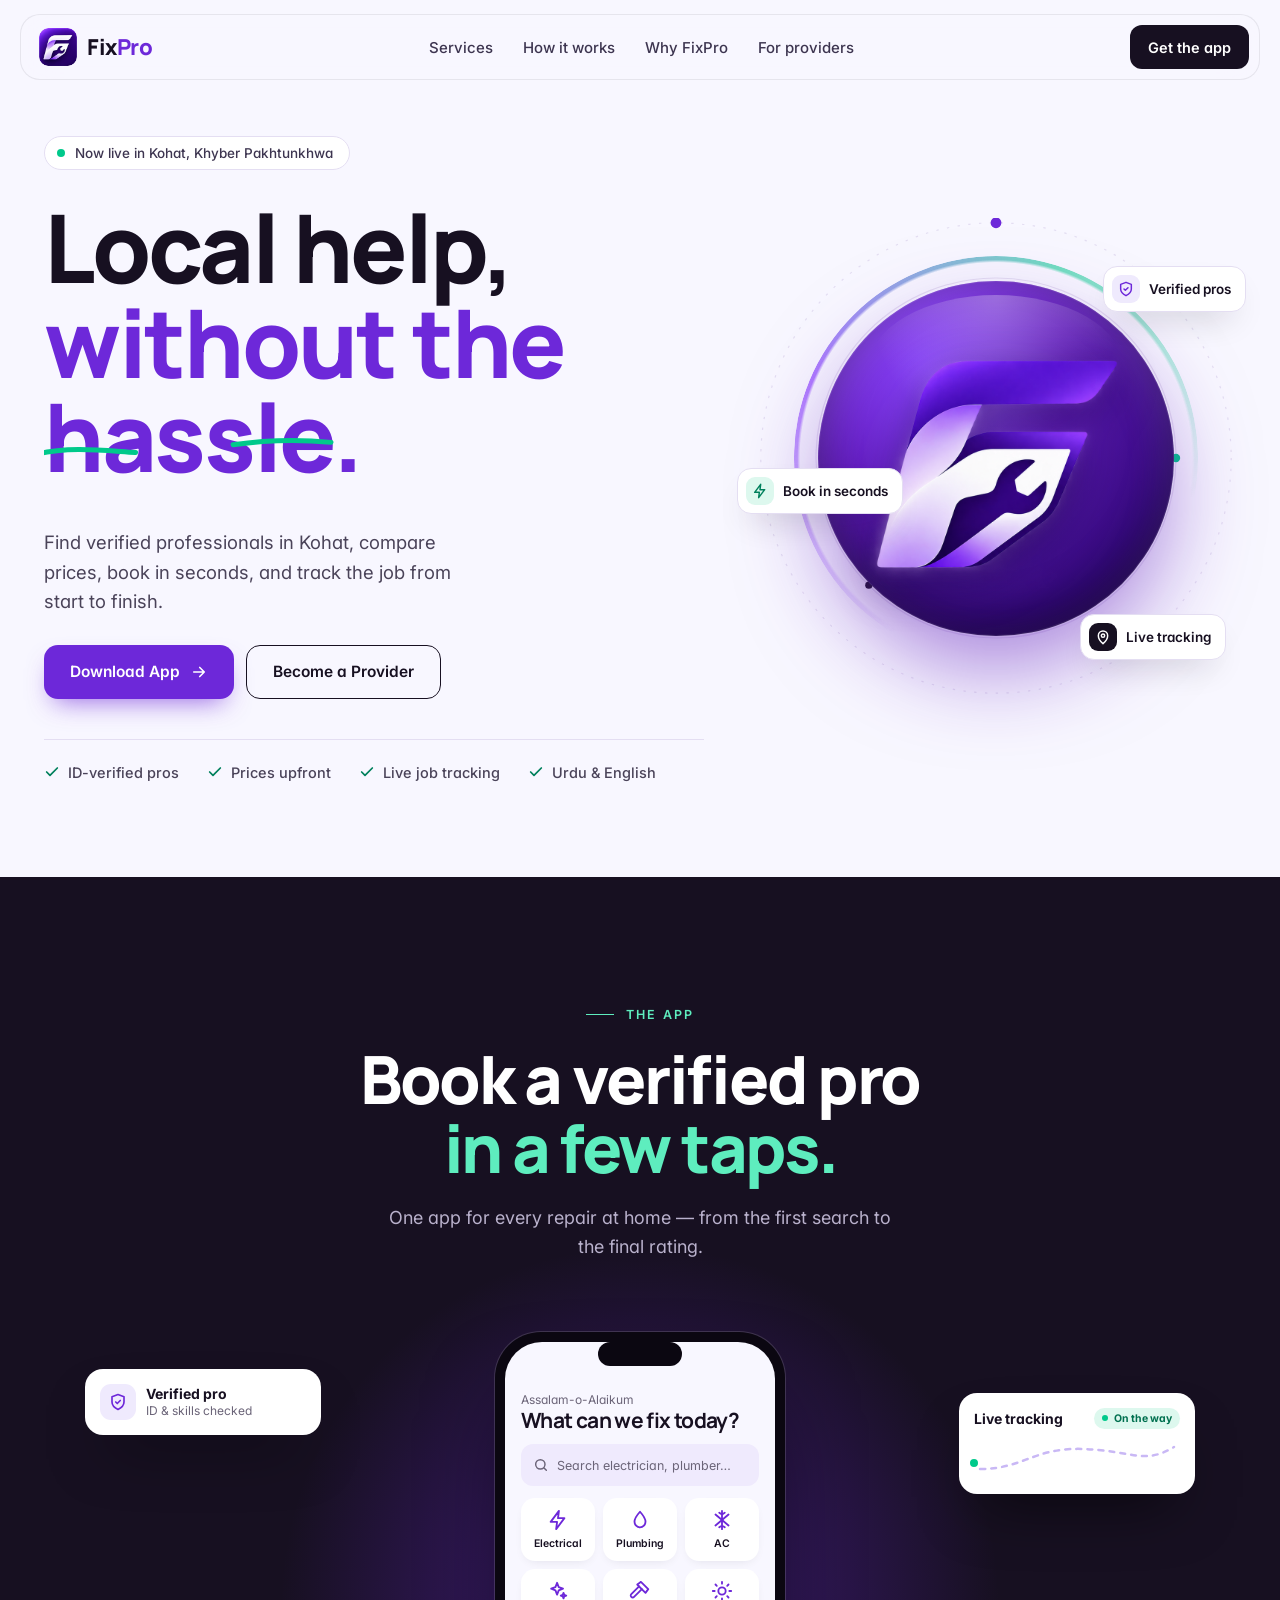
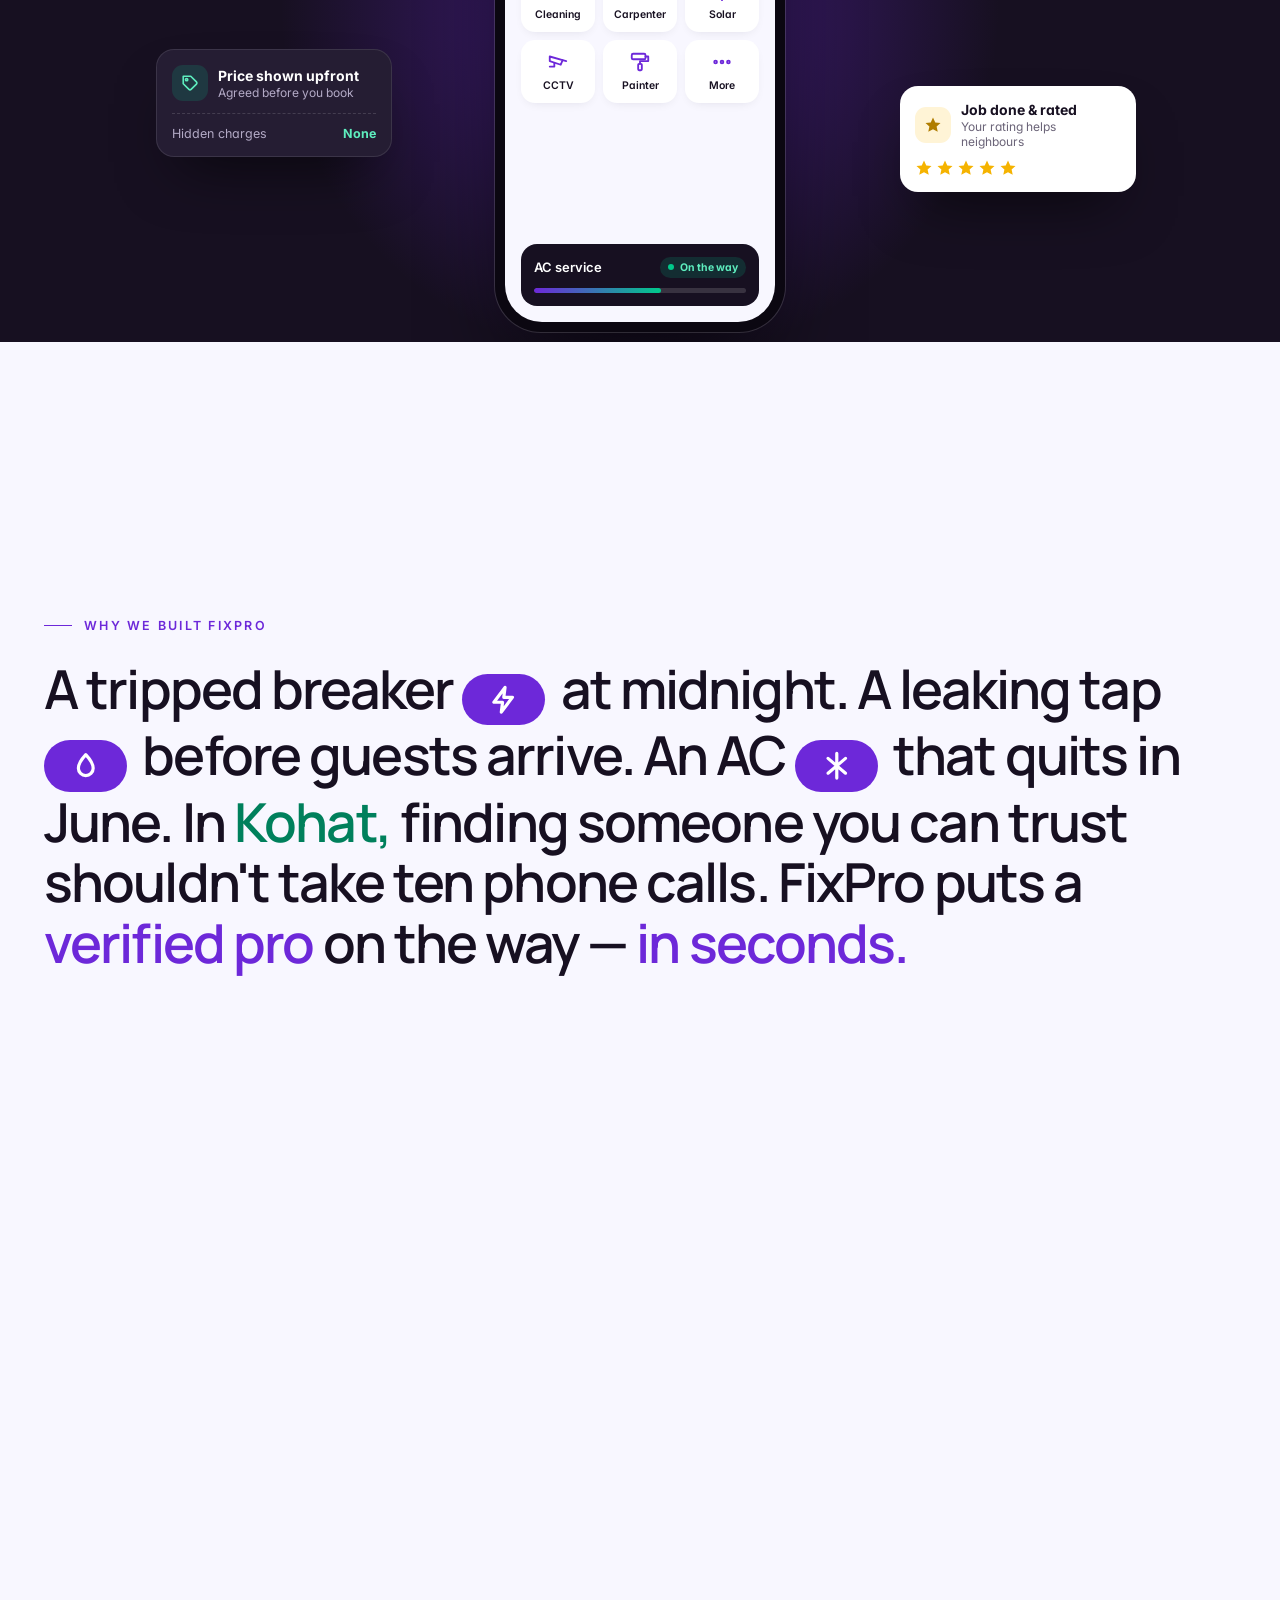
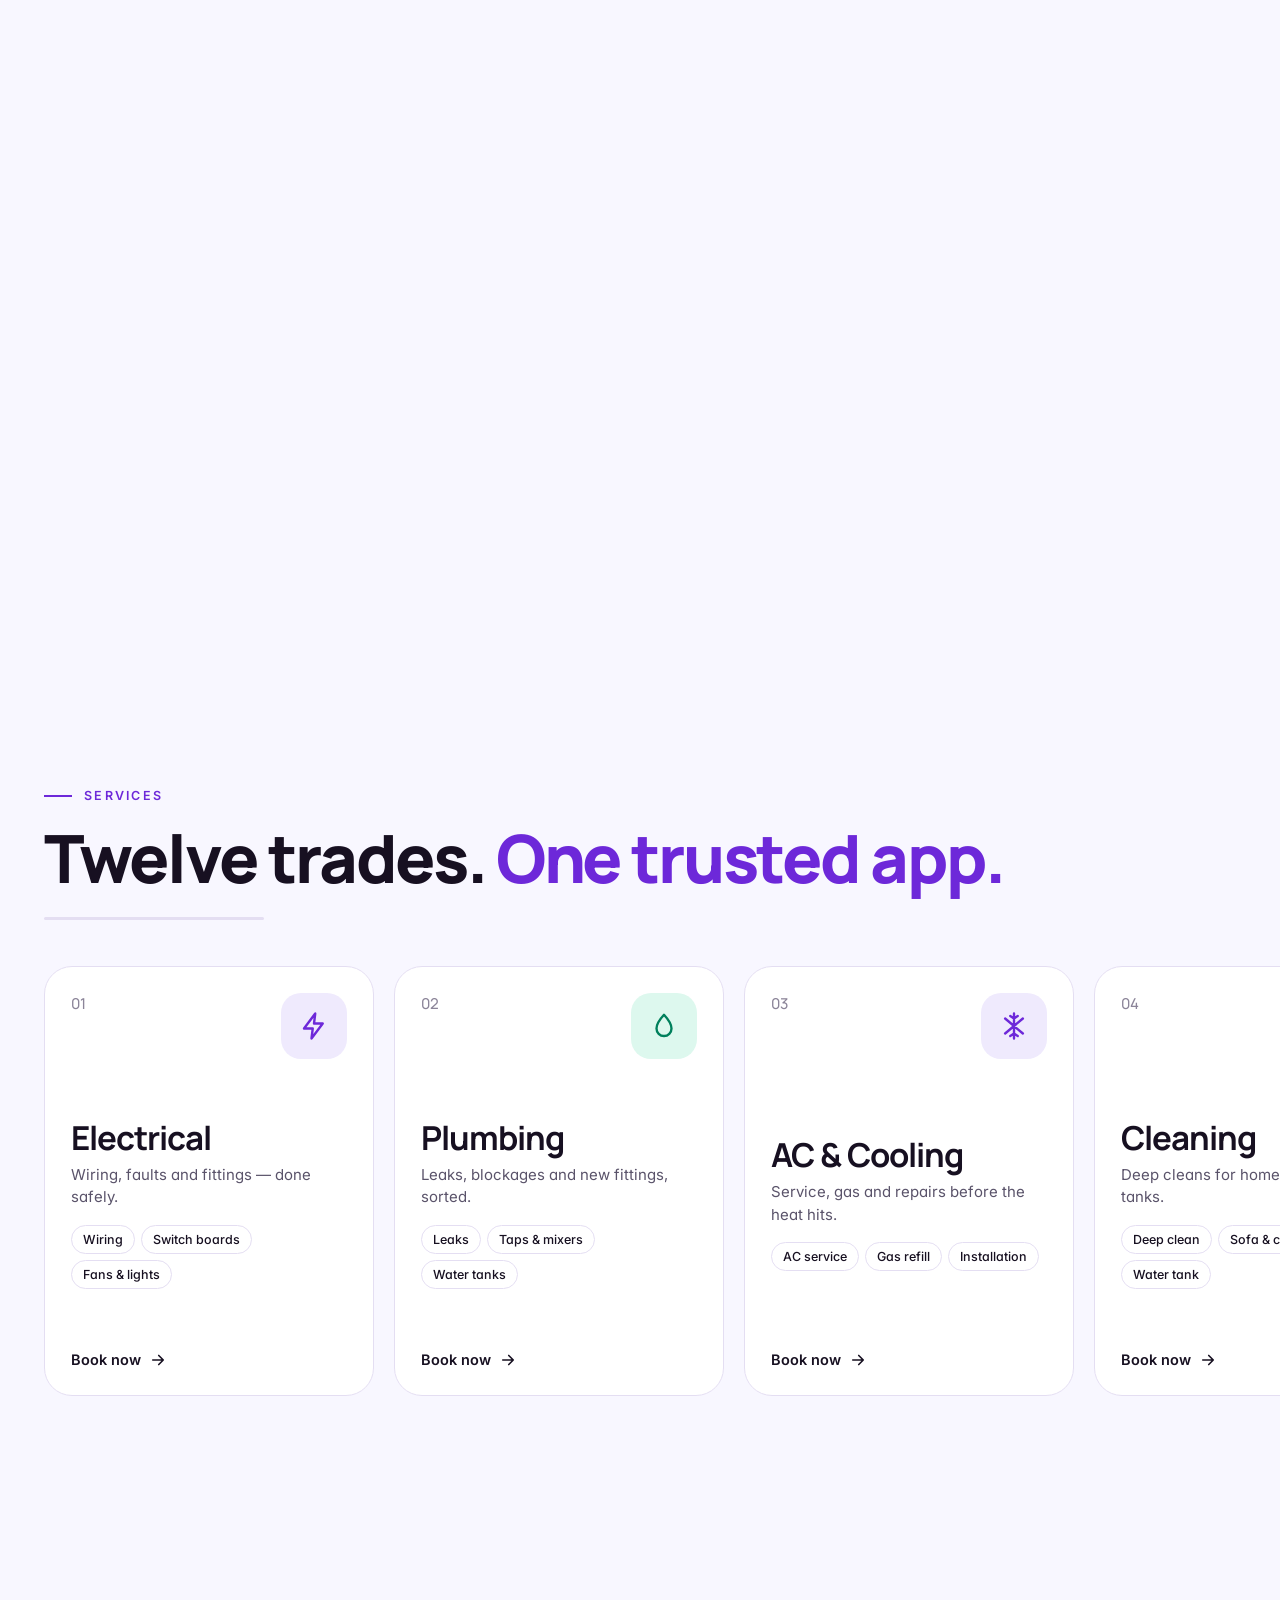
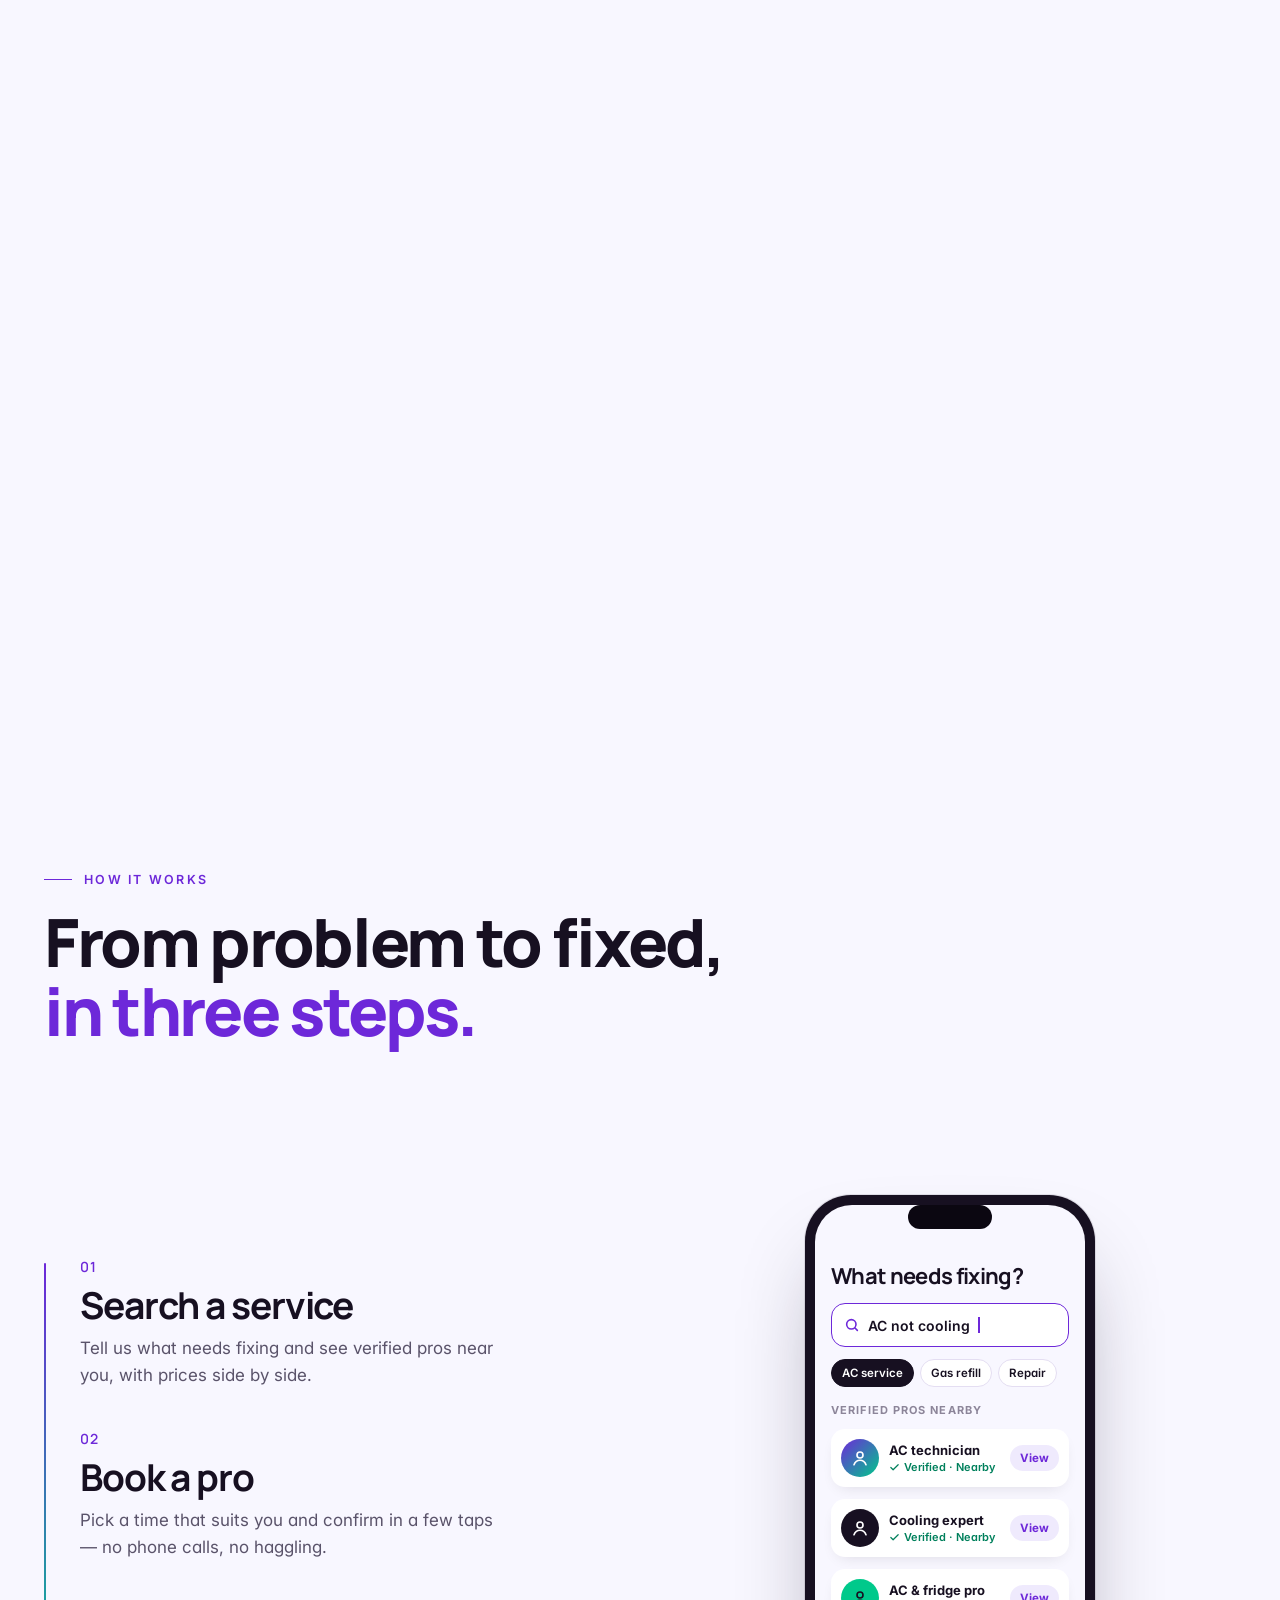
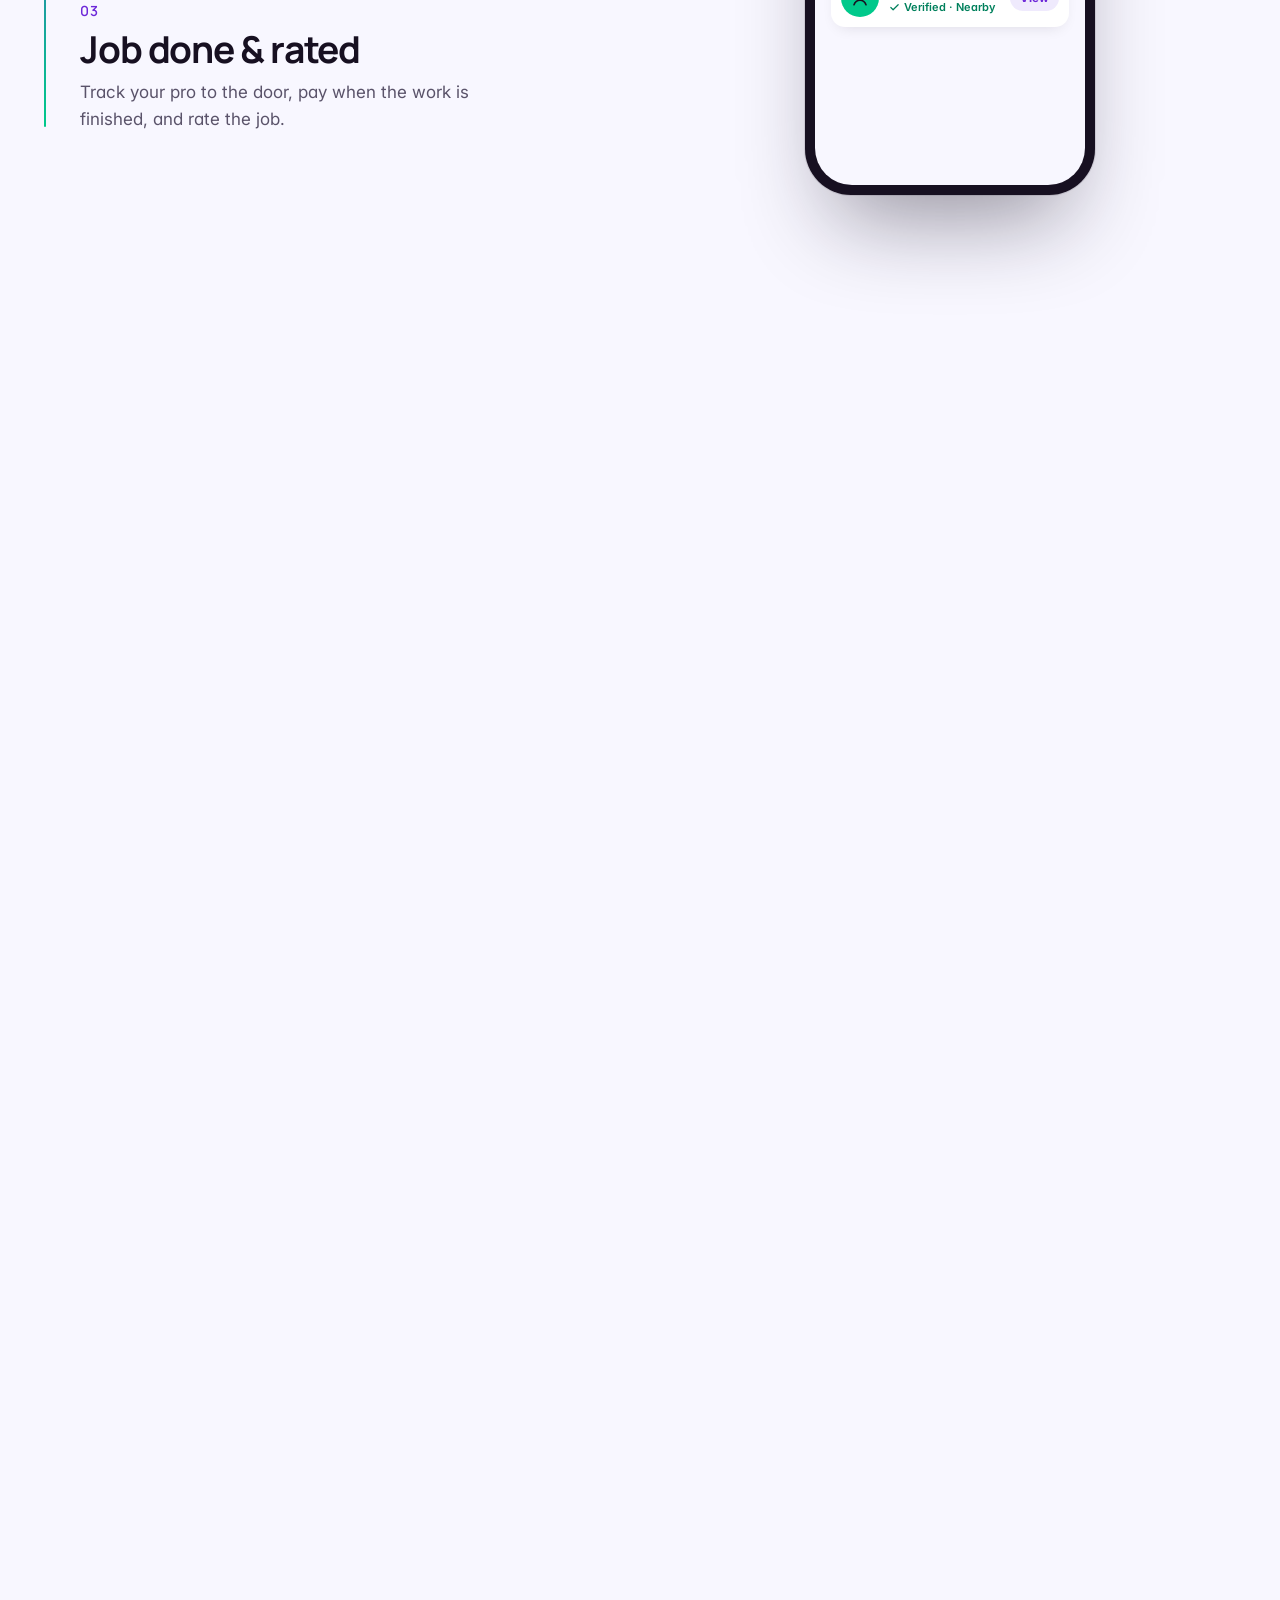
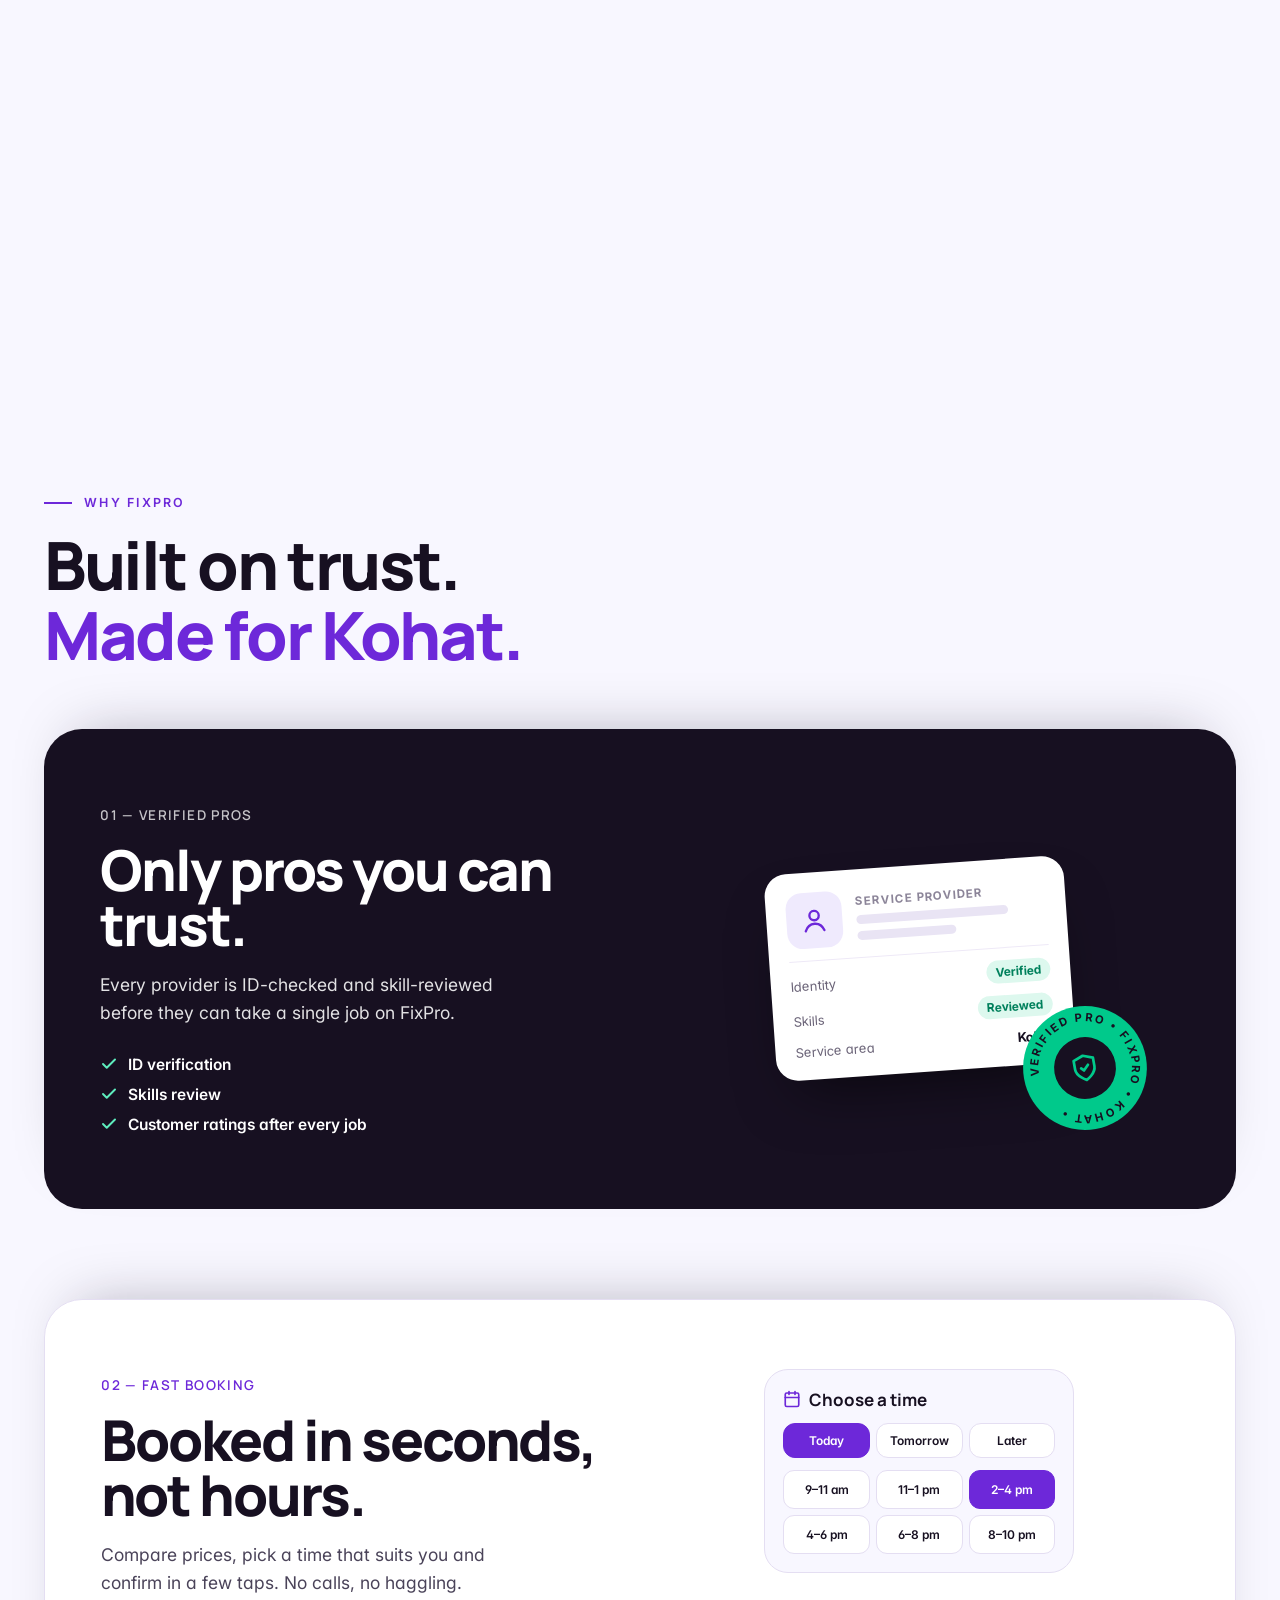
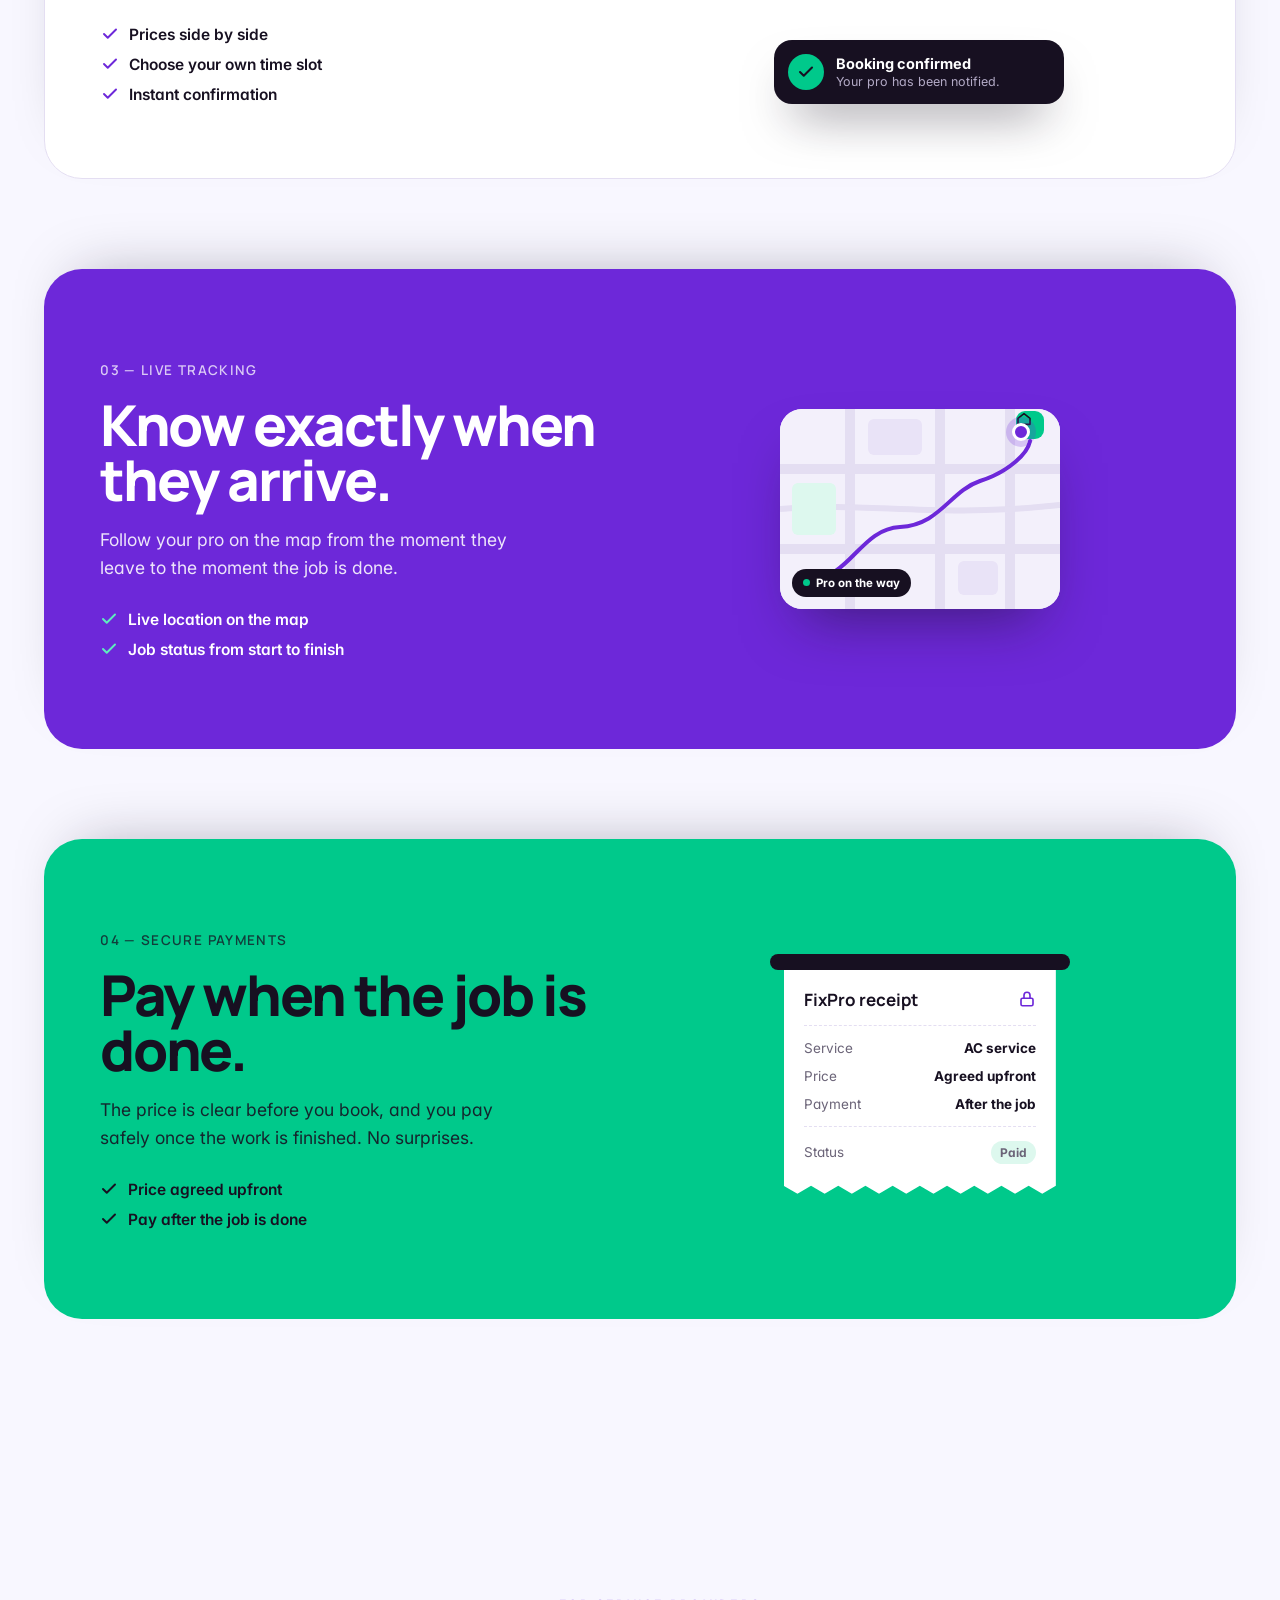
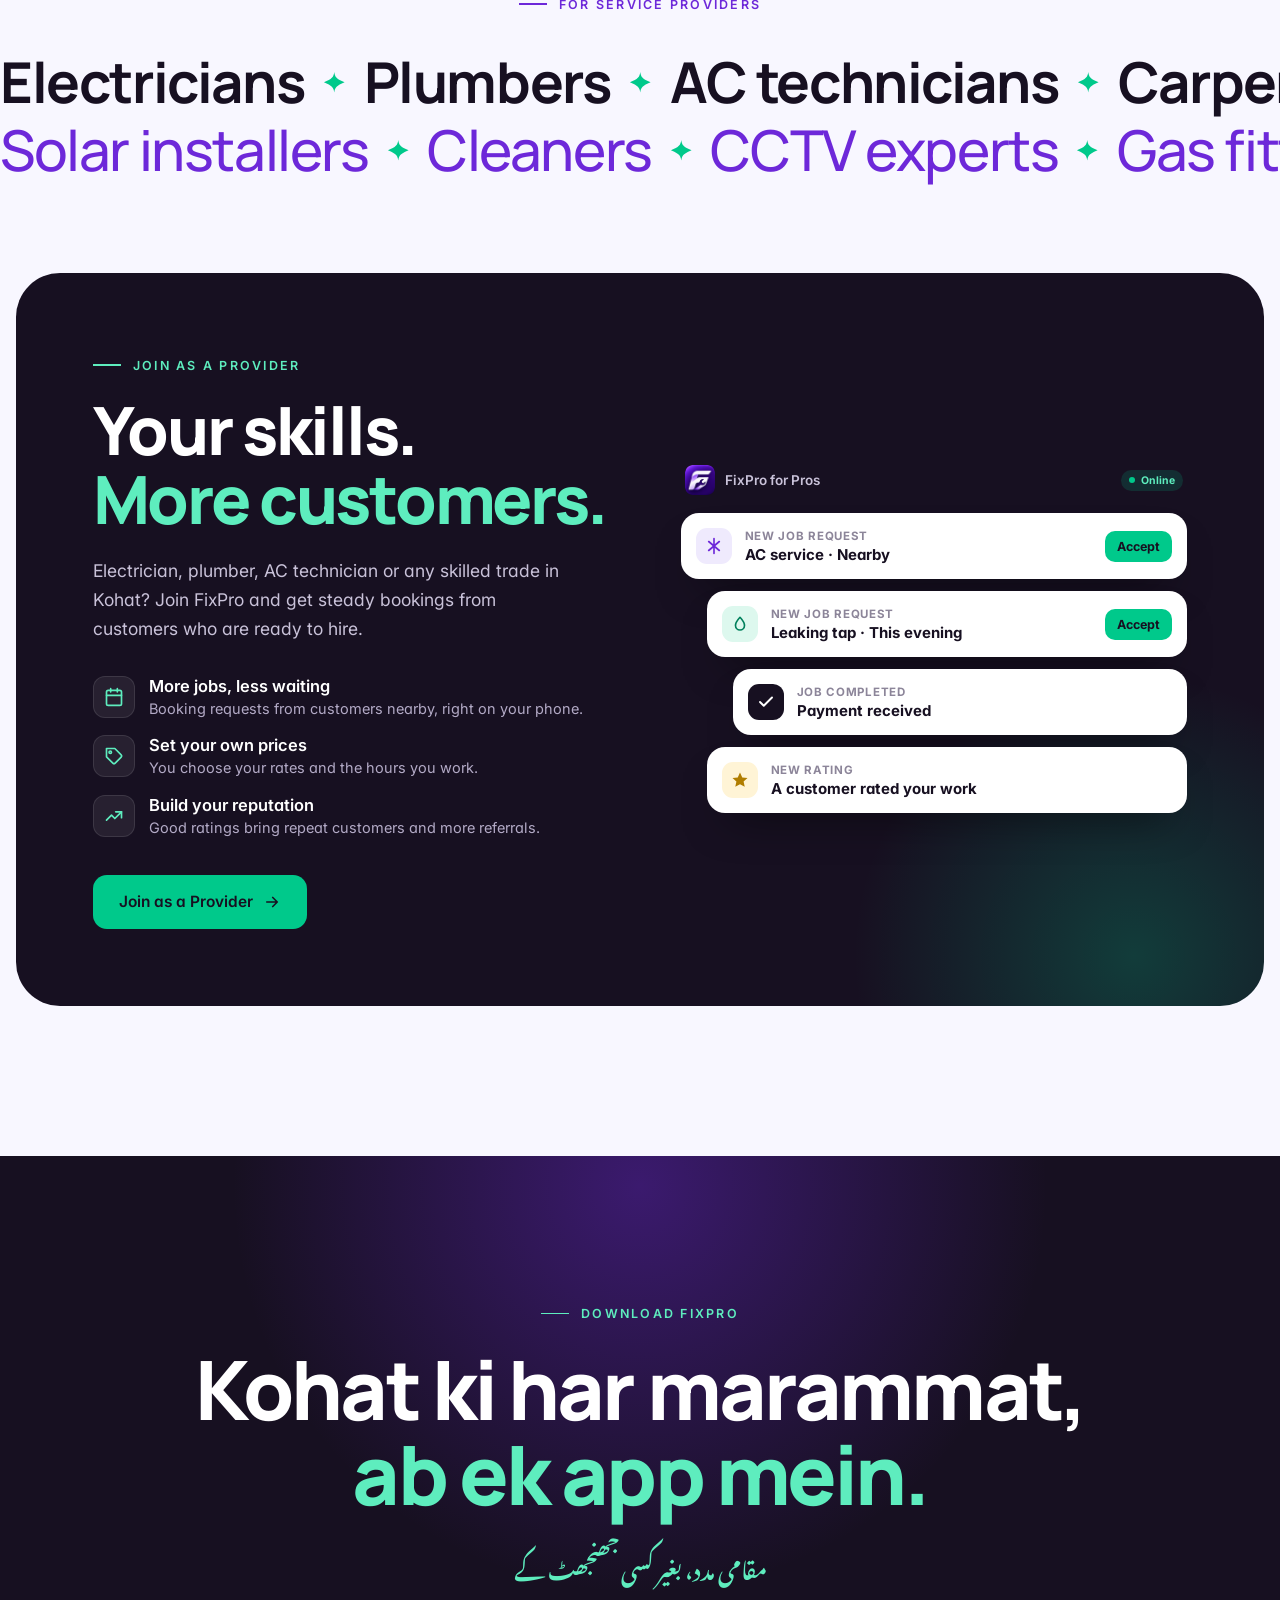
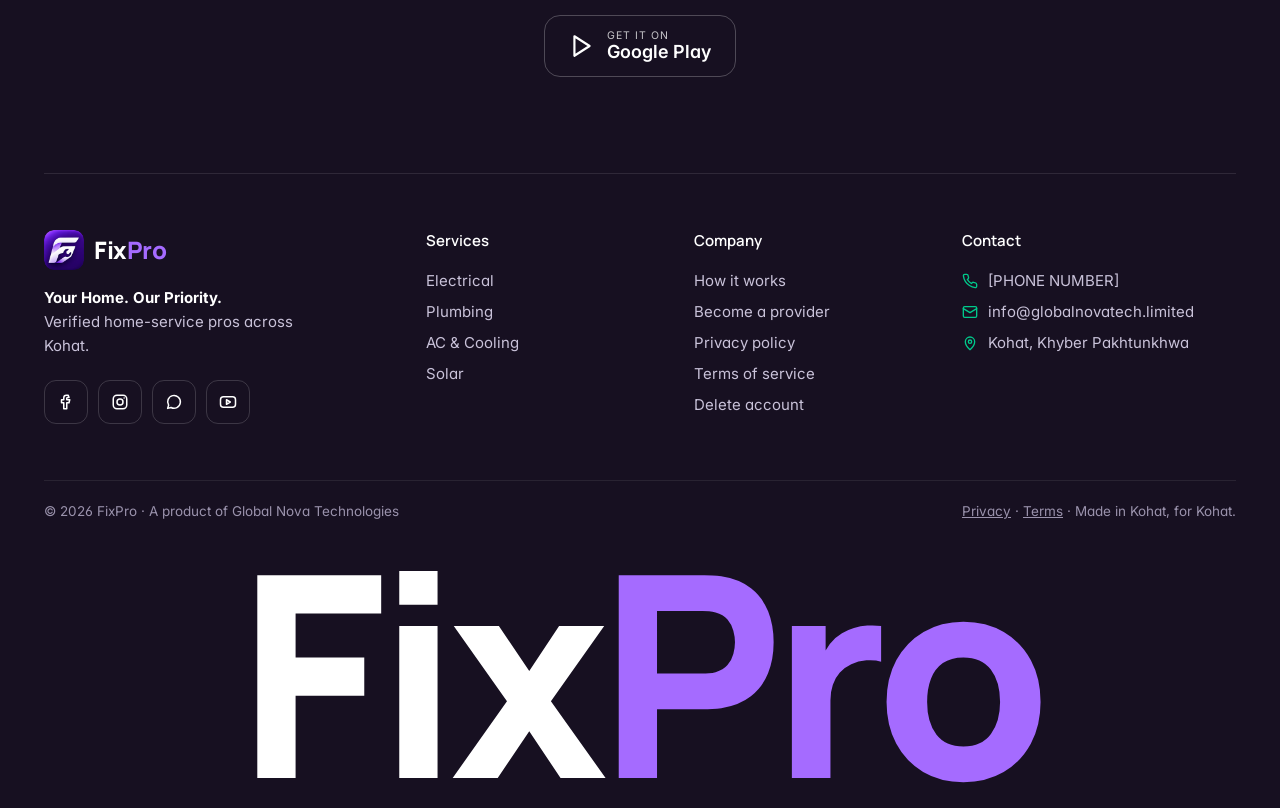
==== index.html @ c1672b67 "Add files via upload" ====
<!doctype html>
<html lang="en">
<head>
<meta charset="utf-8">
<meta name="viewport" content="width=device-width, initial-scale=1">
<title>FixPro — Your Home. Our Priority.</title>
<meta name="description" content="Find verified professionals in Kohat, compare prices, book in seconds, and track the job from start to finish.">
<meta name="theme-color" content="#5F1AB9">
<link rel="icon" type="image/png" href="img/favicon.png">
<link rel="apple-touch-icon" href="img/favicon.png">
<meta property="og:type" content="website">
<meta property="og:title" content="FixPro — Your Home. Our Priority.">
<meta property="og:description" content="Verified home-service pros in Kohat. Book in seconds and track the job from start to finish.">
<meta property="og:image" content="img/fixpro-og.png">
<meta name="twitter:card" content="summary">
<link rel="preconnect" href="https://fonts.googleapis.com">
<link rel="preconnect" href="https://fonts.gstatic.com" crossorigin>
<link href="https://fonts.googleapis.com/css2?family=Inter:wght@400..700&amp;family=Manrope:wght@500..800&amp;family=Noto+Nastaliq+Urdu:wght@600&amp;display=swap" rel="stylesheet">
<style>
body{margin:0;background:#F8F7FF}
html{scroll-behavior:smooth}
.fp *,.fp *::before,.fp *::after{box-sizing:border-box}
a{color:#6D28D9}a:hover{color:#4C1D95}
button{font-family:inherit}
.fp{font-family:'Inter',system-ui,sans-serif;color:#171021;background:#F8F7FF;overflow-x:clip;-webkit-font-smoothing:antialiased;-moz-osx-font-smoothing:grayscale;text-rendering:optimizeLegibility;font-feature-settings:'cv11','ss01';font-size:16px}
.disp{font-family:'Manrope',system-ui,sans-serif}
.ser{font-family:inherit;font-style:normal;font-weight:inherit;color:#6D28D9}
.wrap{max-width:1240px;margin:0 auto;padding:0 24px}
.eyb{display:inline-flex;align-items:center;gap:12px;font-size:12.5px;font-weight:600;letter-spacing:.18em;text-transform:uppercase;color:#6D28D9}
.eyb::before{content:"";width:28px;height:1.5px;background:currentColor}
.eyb-l{color:#5EEDBE}
.h2{margin:0;font-family:'Manrope',sans-serif;font-weight:800;font-size:clamp(38px,5.2vw,76px);line-height:1.04;letter-spacing:-.035em}
.h2 .ser{letter-spacing:inherit}
.ln{display:block;overflow:clip;padding-bottom:.12em;margin-bottom:-.12em}
.ln>span{display:inline-block}

/* ---------- keyframes ---------- */
@keyframes lineUp{from{transform:translateY(112%) rotate(4deg)}to{transform:none}}
@keyframes fadeUp{from{opacity:0;transform:translateY(26px)}to{opacity:1;transform:none}}
@keyframes wipeUp{from{clip-path:inset(100% 0 0 0)}to{clip-path:inset(0 0 0 0)}}
@keyframes slideIn{from{opacity:0;transform:translateX(-18px)}to{opacity:1;transform:none}}
@keyframes popIn{0%{transform:scale(0)}70%{transform:scale(1.14)}100%{transform:scale(1)}}
@keyframes drawIn{from{stroke-dashoffset:100}to{stroke-dashoffset:0}}
@keyframes twinkle{0%,100%{transform:scale(1) rotate(0deg)}50%{transform:scale(.8) rotate(22deg)}}
@keyframes pulse{0%{box-shadow:0 0 0 0 rgba(0,201,139,.55)}80%,100%{box-shadow:0 0 0 10px rgba(0,201,139,0)}}
@keyframes spin{to{transform:rotate(360deg)}}
@keyframes blink{50%{opacity:0}}
@keyframes bob{0%,100%{transform:translateY(0)}50%{transform:translateY(-8px)}}
@keyframes ride{from{offset-distance:0%}to{offset-distance:100%}}
@keyframes fillLoop{from{width:22%}to{width:80%}}

/* ---------- nav ---------- */
.nav{position:sticky;top:0;z-index:60;padding:14px 16px 0;pointer-events:none}
.nav-pill{pointer-events:auto;max-width:1240px;margin:0 auto;display:flex;align-items:center;justify-content:space-between;gap:16px;padding:10px 10px 10px 18px;border-radius:20px;background:rgba(248,247,255,.8);backdrop-filter:blur(18px) saturate(160%);-webkit-backdrop-filter:blur(18px) saturate(160%);border:1px solid rgba(23,16,33,.08);position:relative;overflow:clip}
.nav-links{display:flex;gap:30px;font-size:15px;font-weight:500}
.nav-links a{color:#3D3550;text-decoration:none;position:relative;padding:6px 0}
.nav-links a::after{content:"";position:absolute;left:0;right:0;bottom:0;height:1.5px;background:#6D28D9;transform:scaleX(0);transform-origin:right;transition:transform .4s cubic-bezier(.16,1,.3,1)}
.nav-links a:hover{color:#171021}
.nav-links a:hover::after{transform:scaleX(1);transform-origin:left}
.nav-prog{position:absolute;left:0;right:0;bottom:0;height:2px;background:linear-gradient(90deg,#6D28D9,#00C98B);transform-origin:left;transform:scaleX(0)}
.menu-btn{display:none;width:44px;height:44px;border-radius:12px;border:1px solid rgba(23,16,33,.12);background:#fff;color:#171021;align-items:center;justify-content:center;cursor:pointer;padding:0}
.menu[hidden]{display:none !important}
.menu{pointer-events:auto;max-width:1240px;margin:8px auto 0;padding:10px;border-radius:20px;background:#fff;border:1px solid rgba(23,16,33,.08);box-shadow:0 20px 40px -20px rgba(23,16,33,.3);display:flex;flex-direction:column;animation:fadeUp .3s ease both}
.menu a{color:#171021;text-decoration:none;font-weight:600;font-size:17px;padding:14px 12px;border-radius:12px}
.menu a:hover{background:#F1ECFD}

/* ---------- buttons ---------- */
.btn{display:inline-flex;align-items:center;gap:10px;min-height:54px;padding:0 26px;border-radius:14px;font-weight:600;font-size:15.5px;text-decoration:none;transition:transform .3s cubic-bezier(.16,1,.3,1),background-color .3s,color .3s,box-shadow .3s;white-space:nowrap}
.btn svg{transition:transform .35s cubic-bezier(.16,1,.3,1)}
.btn:hover svg{transform:translateX(4px)}
.btn-p{background:#6D28D9;color:#fff;box-shadow:0 12px 26px -10px rgba(109,40,217,.7)}
.btn-p:hover{background:#5B21B6;color:#fff;transform:translateY(-2px)}
.btn-o{border:1.5px solid #171021;color:#171021}
.btn-o:hover{background:#171021;color:#fff}
.btn-i{background:#171021;color:#fff}
.btn-i:hover{background:#2E2440;color:#fff}
.btn-m{background:#00C98B;color:#171021}
.btn-m:hover{background:#3BE2AC;color:#171021;transform:translateY(-2px)}
.btn-sm{min-height:44px;padding:0 18px;font-size:14.5px;border-radius:12px}

/* ---------- hero ---------- */
.hero{padding:56px 0 96px;position:relative}
.hero-grid{display:grid;grid-template-columns:minmax(0,1.32fr) minmax(0,1fr);gap:32px;align-items:center}
.badge{display:inline-flex;align-items:center;gap:10px;padding:8px 16px 8px 12px;border-radius:999px;background:#fff;border:1px solid #E4DEF2;font-size:13.5px;font-weight:500;color:#3D3550}
.dot{width:8px;height:8px;border-radius:50%;background:#00C98B;animation:pulse 2s ease-out infinite;flex:none}
.h1{margin:30px 0 0;font-family:'Manrope',sans-serif;font-weight:800;font-size:clamp(52px,7.4vw,118px);line-height:1;letter-spacing:-.03em}
.h1 .ser{color:#6D28D9;letter-spacing:-.025em}
.h1 .ln>span{animation:lineUp 1.2s cubic-bezier(.16,1,.3,1) both}
.strike{position:relative;display:inline-block}
.strike svg{position:absolute;left:-4%;top:46%;width:108%;height:.34em;overflow:visible}
.strike path{stroke-dasharray:100;animation:drawIn 1s cubic-bezier(.65,0,.35,1) 1.45s both}
.hero-sub{display:flex;flex-wrap:wrap;align-items:flex-end;justify-content:space-between;gap:28px;margin-top:44px}
.hero-sub p{margin:0;max-width:430px;font-size:18.5px;line-height:1.6;color:#4A4359}
.ctas{display:flex;flex-wrap:wrap;gap:12px}
.trust{display:flex;flex-wrap:wrap;gap:10px 28px;margin-top:40px;padding-top:24px;border-top:1px solid #E4DEF2;font-size:14.5px;font-weight:500;color:#4A4359}
.trust span{display:inline-flex;align-items:center;gap:8px}
.fu{animation:fadeUp 1s cubic-bezier(.16,1,.3,1) both}
.mark-art{position:relative;width:100%;max-width:480px;justify-self:end;aspect-ratio:1/1;display:flex;align-items:center;justify-content:center}
.rings{position:absolute;inset:0;width:100%;height:100%;animation:spin 90s linear infinite}
.mark-svg{position:relative;width:68%;height:auto;overflow:visible}
.mk-g{transform-box:fill-box;transform-origin:center}
.mk-f{animation:wipeUp 1.1s cubic-bezier(.7,0,.2,1) .3s both}
.mk-p{animation:wipeUp 1.1s cubic-bezier(.7,0,.2,1) .48s both}
.mk-pu{animation:slideIn .8s cubic-bezier(.16,1,.3,1) 1s both}
.mk-c{transform-box:fill-box;transform-origin:center;animation:popIn .75s cubic-bezier(.2,.8,.2,1) 1.2s both}
.mk-s{transform-box:fill-box;transform-origin:center;animation:popIn .6s cubic-bezier(.2,.8,.2,1) 1.45s both,twinkle 3.4s ease-in-out 2.2s infinite}
.tagpos{position:absolute;z-index:2}
.tag{display:inline-flex;align-items:center;gap:9px;padding:8px 14px 8px 8px;border-radius:14px;background:#fff;border:1px solid #E4DEF2;box-shadow:0 16px 34px -16px rgba(23,16,33,.3);font-size:13.5px;font-weight:600;white-space:nowrap;animation:fadeUp .9s cubic-bezier(.16,1,.3,1) both}
.tag i{display:flex;width:28px;height:28px;border-radius:9px;align-items:center;justify-content:center;font-style:normal}
.bob{animation:bob 6s ease-in-out infinite}
.t-p{background:#EFEAFD;color:#6D28D9}.t-m{background:#DDF8EE;color:#00805C}.t-i{background:#171021;color:#fff}

/* ---------- stage ---------- */
.stage{position:relative;background:#171021;color:#fff;overflow:clip;padding:130px 0 0}
.stage-head{position:relative;z-index:2;text-align:center;display:flex;flex-direction:column;align-items:center;gap:22px;padding:0 24px}
.stage-head p{margin:0;max-width:520px;font-size:18px;line-height:1.6;color:#B9B1CC}
.stage-body{position:relative;max-width:1180px;height:610px;margin:70px auto 0}
.stage-glow{position:absolute;left:50%;top:30%;width:820px;height:820px;margin-left:-410px;border-radius:50%;background:radial-gradient(circle,rgba(109,40,217,.5),rgba(109,40,217,0) 62%);pointer-events:none}
.phone{position:relative;width:290px;height:600px;border-radius:46px;background:#0B0711;padding:10px;box-shadow:0 0 0 1px rgba(255,255,255,.14),0 50px 90px -24px rgba(0,0,0,.7)}
.phone-l{background:#171021;box-shadow:0 0 0 1px rgba(23,16,33,.1),0 50px 90px -30px rgba(23,16,33,.45)}
.phone-scr{position:relative;width:100%;height:100%;border-radius:37px;background:#F8F7FF;overflow:clip;color:#171021}
.notch{position:absolute;left:50%;top:10px;width:84px;height:24px;margin-left:-42px;border-radius:14px;background:#0B0711;z-index:3}
.stage-phone{position:absolute;left:50%;top:0;margin-left:-145px;z-index:1}
.hm{position:absolute;inset:0;padding:50px 16px 16px;display:flex;flex-direction:column;gap:12px}
.hm-hi{font-size:12px;color:#6B6478}
.hm-t{font-family:'Manrope',system-ui,sans-serif;font-weight:700;font-size:21px;letter-spacing:-.03em;line-height:1.1;margin-top:2px}
.hm-s{display:flex;align-items:center;gap:8px;height:42px;padding:0 12px;border-radius:12px;background:#EFEAFD;color:#6B6478;font-size:12.5px}
.hm-g{display:grid;grid-template-columns:repeat(3,minmax(0,1fr));gap:8px}
.hm-g span{display:flex;flex-direction:column;align-items:center;gap:6px;padding:11px 0;border-radius:14px;background:#fff;font-size:10.5px;font-weight:600;box-shadow:0 4px 12px -6px rgba(23,16,33,.14)}
.hm-g svg{color:#6D28D9}
.hm-b{background:#171021;color:#fff;border-radius:16px;padding:13px;display:flex;flex-direction:column;gap:10px;margin-top:auto}
.hm-b div{display:flex;justify-content:space-between;align-items:center;font-size:13px;font-weight:600}
.live{display:inline-flex;align-items:center;gap:6px;font-size:10.5px;font-weight:700;padding:4px 8px;border-radius:999px;background:rgba(0,201,139,.16);color:#5EEDBE}
.live .dot{width:6px;height:6px}
.track{height:5px;border-radius:5px;background:rgba(255,255,255,.14);overflow:clip}
.track i{display:block;height:100%;width:60%;background:linear-gradient(90deg,#6D28D9,#00C98B);border-radius:5px;animation:fillLoop 5s ease-in-out infinite alternate}
.flt{position:absolute;z-index:2}
.fcard{background:#fff;color:#171021;border-radius:18px;padding:15px;box-shadow:0 30px 60px -24px rgba(0,0,0,.65);display:flex;flex-direction:column;gap:10px;width:236px}
.fcard-d{background:#251D33;color:#fff;border:1px solid rgba(255,255,255,.1)}
.fc-row{display:flex;align-items:center;gap:10px}
.fc-row b{font-size:14px;font-weight:700;display:block}
.fc-row small{font-size:12px;color:#6B6478;display:block;margin-top:1px}
.fcard-d .fc-row small{color:#B3AAC6}
.fi{flex:none;width:36px;height:36px;border-radius:11px;display:flex;align-items:center;justify-content:center}
.mini{position:relative;height:40px}
.mini-dot{position:absolute;left:0;top:0;width:12px;height:12px;margin:-6px 0 0 -6px;border-radius:50%;background:#00C98B;border:2px solid #fff;offset-path:path('M6 30 C 50 30 60 8 110 10 S 170 26 200 8');offset-rotate:0deg;animation:ride 4s ease-in-out infinite alternate}
.stars{display:flex;gap:3px;color:#F5B300}
.tick{border-top:1.5px dashed #E4DEF2;margin:2px 0}

/* ---------- manifesto ---------- */
.mani{height:1900px;view-timeline:--mani block;position:relative}
.pin-in{position:sticky;top:0;height:min(100svh,900px);display:flex;align-items:center;overflow:clip}
.mani-txt{margin:26px 0 0;font-family:'Manrope',sans-serif;font-weight:600;font-size:clamp(28px,4.2vw,62px);line-height:1.13;letter-spacing:-.035em;max-width:1140px}
.mw{color:#171021}
.mw-m{color:#00805C}
.mw-p{color:#6D28D9}
.mw.ser{}
.mchip{display:inline-flex;align-items:center;justify-content:center;width:1.55em;height:.96em;border-radius:999px;background:#6D28D9;color:#fff;vertical-align:-.1em;margin-right:.28em}
.mchip svg{width:.55em;height:.55em}

/* ---------- services (horizontal) ---------- */
.hs{height:3300px;view-timeline:--svc block;position:relative}
.hs .pin-in{flex-direction:column;align-items:stretch;justify-content:center;gap:46px}
.hs-head{display:flex;flex-wrap:wrap;align-items:flex-end;justify-content:space-between;gap:24px;width:100%}
.hs-bar{width:220px;height:3px;background:#E4DEF2;border-radius:3px;overflow:clip}
.hs-bar i{display:block;height:100%;background:#171021;transform-origin:left}
.hs-track{display:flex;gap:20px;width:max-content;padding:0 max(24px,calc((100vw - 1192px) / 2))}
.svc{flex:none;width:330px;height:430px;border-radius:28px;background:#fff;border:1px solid #E4DEF2;padding:26px;display:flex;flex-direction:column;justify-content:space-between;text-decoration:none;color:#171021;transition:background-color .5s cubic-bezier(.16,1,.3,1),color .5s,border-color .5s,transform .5s cubic-bezier(.16,1,.3,1)}
.svc:hover{background:#171021;color:#fff;border-color:#171021;transform:translateY(-8px)}
.svc-top{display:flex;justify-content:space-between;align-items:flex-start}
.svc-num{font-family:'Manrope',system-ui,sans-serif;font-weight:500;font-size:15px;color:#8C8599;transition:color .5s}
.svc-ico{width:66px;height:66px;border-radius:20px;display:flex;align-items:center;justify-content:center;transition:background-color .5s,color .5s,transform .7s cubic-bezier(.16,1,.3,1)}
.ic-p{background:#EFEAFD;color:#6D28D9}.ic-m{background:#DDF8EE;color:#00805C}
.svc:hover .svc-ico{background:#6D28D9;color:#fff;transform:rotate(-10deg) scale(1.06)}
.svc h3{margin:0 0 10px;font-family:'Manrope',system-ui,sans-serif;font-weight:700;font-size:33px;letter-spacing:-.03em;line-height:1}
.svc p{margin:0;font-size:15px;line-height:1.5;color:#5A536A;transition:color .5s}
.svc:hover p{color:#C9C2D9}
.svc-tags{display:flex;flex-wrap:wrap;gap:6px;margin-top:16px}
.svc-tags span{font-size:12.5px;font-weight:500;padding:6px 11px;border-radius:999px;border:1px solid #E4DEF2;transition:border-color .5s}
.svc:hover .svc-tags span{border-color:rgba(255,255,255,.2)}
.svc-cta{display:inline-flex;align-items:center;gap:8px;font-weight:600;font-size:14.5px}
.svc-cta svg{transition:transform .4s cubic-bezier(.16,1,.3,1)}
.svc:hover .svc-cta svg{transform:translateX(6px)}
.svc-end{background:#6D28D9;color:#fff;border-color:#6D28D9}
.svc-end:hover{background:#171021;border-color:#171021}
.svc-end p{color:#E4DCFB}

/* ---------- how ---------- */
.sec-head{display:flex;flex-direction:column;gap:20px}
.how-head{padding:130px 0 0}
.how-pin{height:2500px;view-timeline:--how block;position:relative}
.how-grid{display:grid;grid-template-columns:minmax(0,1fr) minmax(0,1fr);gap:48px;align-items:center;width:100%}
.steps{position:relative;display:flex;flex-direction:column;gap:40px;padding-left:36px}
.rail{position:absolute;left:0;top:6px;bottom:6px;width:2px;background:#E4DEF2;border-radius:2px;overflow:clip}
.rail i{display:block;width:100%;height:100%;background:linear-gradient(#6D28D9,#00C98B);transform-origin:top}
.step{display:flex;flex-direction:column;gap:10px}
.step-n{font-family:'Manrope',system-ui,sans-serif;font-weight:600;font-size:14px;color:#6D28D9;letter-spacing:.08em}
.step h3{margin:0;font-family:'Manrope',system-ui,sans-serif;font-weight:700;font-size:clamp(26px,2.9vw,42px);letter-spacing:-.03em;line-height:1.04}
.step p{margin:0;font-size:17px;line-height:1.6;color:#5A536A;max-width:420px}
.how-vis{position:relative;display:flex;justify-content:center;align-items:center;height:640px}
.bignum{position:absolute;font-family:'Manrope',sans-serif;font-weight:800;letter-spacing:-.06em;font-size:440px;line-height:1;color:#ECE6FB;user-select:none;pointer-events:none}
.bn2,.bn3,.scr2,.scr3{opacity:0}
.how-phone-wrap{position:relative}
.scr{position:absolute;inset:0;padding:54px 16px 16px;display:flex;flex-direction:column;gap:12px}
.scr-t{font-family:'Manrope',system-ui,sans-serif;font-weight:700;font-size:22px;letter-spacing:-.03em;margin-top:2px}
.srch{display:flex;align-items:center;gap:8px;height:44px;padding:0 12px;border-radius:14px;background:#fff;border:1.5px solid #6D28D9;font-size:14px;font-weight:600}
.caret{width:1.5px;height:16px;background:#6D28D9;animation:blink 1s steps(1) infinite}
.chips{display:flex;gap:6px;flex-wrap:wrap}
.chips span{font-size:11.5px;font-weight:600;padding:6px 10px;border-radius:999px;background:#fff;border:1px solid #E4DEF2}
.chips .on{background:#171021;color:#fff;border-color:#171021}
.scr-l{font-size:11px;font-weight:700;letter-spacing:.1em;text-transform:uppercase;color:#8C8599;margin-top:4px}
.prow{display:flex;align-items:center;gap:10px;padding:10px;border-radius:14px;background:#fff;box-shadow:0 6px 16px -8px rgba(23,16,33,.16)}
.av{width:38px;height:38px;border-radius:50%;display:flex;align-items:center;justify-content:center;color:#fff;flex:none}
.av1{background:linear-gradient(135deg,#6D28D9,#00C98B)}.av2{background:#171021}.av3{background:#00C98B;color:#171021}
.pt{flex:1;min-width:0;display:flex;flex-direction:column;gap:2px}
.pt b{font-size:13px}
.pt small{font-size:11px;color:#00805C;font-weight:600;display:flex;align-items:center;gap:4px}
.pv{font-size:11.5px;font-weight:700;padding:6px 10px;border-radius:999px;background:#EFEAFD;color:#6D28D9}
.seg{display:flex;gap:6px}
.seg span{flex:1;text-align:center;padding:9px 0;border-radius:12px;background:#fff;border:1px solid #E4DEF2;font-size:12px;font-weight:600}
.seg .on{background:#6D28D9;border-color:#6D28D9;color:#fff}
.slots{display:grid;grid-template-columns:repeat(2,minmax(0,1fr));gap:6px}
.slots span{text-align:center;padding:12px 0;border-radius:12px;background:#fff;border:1px solid #E4DEF2;font-size:12.5px;font-weight:600}
.slots .on{background:#DDF8EE;border:1.5px solid #00C98B;color:#00704F}
.sum{padding:12px;border-radius:14px;background:#fff;display:flex;flex-direction:column;gap:8px;font-size:12.5px}
.sum div{display:flex;justify-content:space-between;gap:8px}
.sum span{color:#6B6478}
.sum b{font-weight:700;text-align:right}
.pbtn{margin-top:auto;text-align:center;padding:14px 0;border-radius:14px;font-weight:700;font-size:14px}
.done{align-items:center;text-align:center;padding-top:72px}
.chk{width:96px;height:96px;border-radius:50%;background:linear-gradient(135deg,#6D28D9,#00C98B);display:flex;align-items:center;justify-content:center;box-shadow:0 18px 40px -14px rgba(0,201,139,.6)}
.chk path{stroke-dasharray:100}
.star{display:block;color:#F5B300}
.review{width:100%;padding:12px 14px;border-radius:14px;background:#fff;font-size:12.5px;color:#8C8599;text-align:left;box-shadow:0 6px 16px -8px rgba(23,16,33,.16)}

/* ---------- why (stacked cards) ---------- */
.why-head{padding:150px 0 60px}
.stack{view-timeline:--stack block;padding-bottom:110px}
.card{position:sticky;min-height:480px;border-radius:38px;padding:clamp(28px,4.4vw,60px);display:grid;grid-template-columns:minmax(0,1fr) minmax(0,1fr);gap:40px;align-items:center;margin-bottom:90px;transform-origin:center top;box-shadow:0 -24px 60px -34px rgba(23,16,33,.35)}
.card:last-child{margin-bottom:0}
.c-ink{background:#171021;color:#fff}
.c-white{background:#fff;color:#171021;border:1px solid #E4DEF2}
.c-pur{background:#6D28D9;color:#fff}
.c-mint{background:#00C98B;color:#171021}
.card-k{font-family:'Manrope',system-ui,sans-serif;font-weight:600;font-size:13.5px;letter-spacing:.1em;text-transform:uppercase;opacity:.75}
.card h3{margin:18px 0 18px;font-family:'Manrope',system-ui,sans-serif;font-weight:800;font-size:clamp(36px,4.4vw,64px);letter-spacing:-.036em;line-height:.98}
.card p{margin:0;font-size:17.5px;line-height:1.6;max-width:440px;opacity:.88}
.card ul{list-style:none;margin:28px 0 0;padding:0;display:flex;flex-direction:column;gap:11px;font-weight:600;font-size:15.5px}
.card li{display:flex;align-items:center;gap:10px}
.vig{position:relative;display:flex;align-items:center;justify-content:center;min-height:340px}
.idc{width:300px;background:#fff;color:#171021;border-radius:22px;padding:20px;transform:rotate(-4deg);box-shadow:0 30px 60px -24px rgba(0,0,0,.6);display:flex;flex-direction:column;gap:12px}
.idc-top{display:flex;gap:14px;align-items:center;padding-bottom:12px;border-bottom:1px solid #EEE9F7}
.idc-av{width:56px;height:56px;border-radius:16px;background:#EFEAFD;color:#6D28D9;display:flex;align-items:center;justify-content:center}
.bar{display:block;height:9px;border-radius:9px;background:#E9E4F4}
.idl{display:flex;justify-content:space-between;align-items:center;font-size:13px;color:#6B6478}
.ok{display:inline-flex;align-items:center;gap:5px;font-weight:700;color:#00805C;background:#DDF8EE;padding:4px 9px;border-radius:999px;font-size:12px}
.stamp{position:absolute;right:6%;bottom:2%;width:128px;height:128px;transform:rotate(-10deg)}
.stamp text{font-family:'Inter',sans-serif}
.spin-slow{transform-origin:60px 60px;animation:spin 22s linear infinite}
.book{width:310px;background:#F8F7FF;border:1px solid #E4DEF2;border-radius:24px;padding:18px;display:flex;flex-direction:column;gap:12px}
.book-h{display:flex;align-items:center;gap:8px;font-family:'Manrope',system-ui,sans-serif;font-weight:700;font-size:17px}
.times{display:grid;grid-template-columns:repeat(3,minmax(0,1fr));gap:6px}
.times span{text-align:center;padding:11px 0;border-radius:11px;background:#fff;border:1px solid #E4DEF2;font-size:12px;font-weight:600}
.times .on{background:#6D28D9;border-color:#6D28D9;color:#fff}
.toast{position:absolute;left:50%;bottom:4%;width:290px;margin-left:-145px;background:#171021;color:#fff;border-radius:18px;padding:14px;display:flex;gap:12px;align-items:center;box-shadow:0 26px 50px -20px rgba(23,16,33,.6)}
.toast b{display:block;font-size:14.5px}
.toast small{display:block;font-size:12.5px;color:#B3AAC6;margin-top:2px}
.map{position:relative;width:280px;height:200px;border-radius:22px;background:#fff;overflow:clip;view-timeline:--map block;box-shadow:0 30px 60px -24px rgba(23,16,33,.55)}
.map svg{position:absolute;inset:0}
.route{stroke-dasharray:100}
.rider{position:absolute;left:0;top:0;width:18px;height:18px;margin:-9px 0 0 -9px;border-radius:50%;background:#6D28D9;border:3px solid #fff;box-shadow:0 0 0 6px rgba(109,40,217,.22);offset-path:path('M30 170 C 70 170 80 120 120 118 S 170 82 200 72 S 248 44 250 32');offset-rotate:0deg;offset-distance:100%}
.home{position:absolute;left:250px;top:32px;width:28px;height:28px;margin:-30px 0 0 -14px;border-radius:9px;background:#00C98B;color:#171021;display:flex;align-items:center;justify-content:center}
.map-chip{position:absolute;left:12px;bottom:12px;display:inline-flex;align-items:center;gap:6px;background:#171021;color:#fff;font-size:11.5px;font-weight:700;padding:7px 11px;border-radius:999px}
.rc-wrap{position:relative;width:300px;view-timeline:--rc block}
.slot{height:16px;border-radius:10px;background:#171021;position:relative;z-index:2}
.rc-clip{overflow:clip;margin:-8px 14px 0;padding-bottom:10px}
.rcpt{background:#fff;color:#171021;padding:26px 20px 30px;display:flex;flex-direction:column;gap:12px;font-size:13.5px;box-shadow:0 20px 40px -20px rgba(23,16,33,.4);clip-path:polygon(0 0,100% 0,100% calc(100% - 8px),95% 100%,90% calc(100% - 8px),85% 100%,80% calc(100% - 8px),75% 100%,70% calc(100% - 8px),65% 100%,60% calc(100% - 8px),55% 100%,50% calc(100% - 8px),45% 100%,40% calc(100% - 8px),35% 100%,30% calc(100% - 8px),25% 100%,20% calc(100% - 8px),15% 100%,10% calc(100% - 8px),5% 100%,0 calc(100% - 8px))}
.rcpt div{display:flex;justify-content:space-between;gap:10px}
.rcpt span{color:#6B6478}

/* ---------- providers ---------- */
.rows{padding:160px 0 90px;overflow:clip;display:flex;flex-direction:column;gap:4px}
.rows-head{margin-bottom:34px}
.row{display:flex;width:max-content;white-space:nowrap;font-family:'Manrope',sans-serif;font-weight:700;font-size:clamp(30px,4.4vw,68px);letter-spacing:-.025em;line-height:1.15;align-items:center}
.row>span{display:inline-flex;align-items:center;gap:.32em;padding-right:.32em}
.row svg{width:.4em;height:.4em;color:#00C98B;flex:none}
.row-2{font-weight:500;color:#6D28D9}
.prov-sec{padding:0 16px 150px}
.prov{max-width:1280px;margin:0 auto;border-radius:44px;background:#171021;color:#fff;padding:clamp(36px,6vw,90px);display:grid;grid-template-columns:minmax(0,1.05fr) minmax(0,1fr);gap:56px;align-items:center;position:relative;overflow:clip}
.prov-glow{position:absolute;right:-180px;bottom:-260px;width:620px;height:620px;border-radius:50%;background:radial-gradient(circle,rgba(0,201,139,.24),rgba(0,201,139,0) 64%);pointer-events:none}
.prov p.lead{margin:24px 0 0;font-size:17.5px;line-height:1.65;color:#C9C2D9;max-width:470px}
.bens{display:grid;gap:16px;margin:32px 0 36px}
.ben{display:flex;gap:14px;align-items:flex-start}
.ben i{width:42px;height:42px;border-radius:12px;background:rgba(255,255,255,.07);border:1px solid rgba(255,255,255,.1);display:flex;align-items:center;justify-content:center;flex:none;color:#5EEDBE;font-style:normal}
.ben b{display:block;font-weight:600;font-size:16.5px}
.ben span{display:block;font-size:14.5px;color:#B3AAC6;line-height:1.5;margin-top:2px}
.inbox{position:relative;display:flex;flex-direction:column;gap:12px}
.inbox-h{display:flex;align-items:center;justify-content:space-between;padding:0 4px 6px;font-size:13.5px;font-weight:600;color:#C9C2D9}
.note{background:#fff;color:#171021;border-radius:18px;padding:15px;display:flex;gap:13px;align-items:center;box-shadow:0 22px 44px -22px rgba(0,0,0,.7)}
.note small{display:block;font-size:11.5px;font-weight:700;letter-spacing:.06em;text-transform:uppercase;color:#8C8599}
.note b{display:block;font-size:15px;margin-top:2px}
.note .grow{flex:1;min-width:0}
.acc{font-size:12.5px;font-weight:700;padding:8px 12px;border-radius:10px;background:#00C98B;color:#171021}
.n2{margin-left:26px}.n3{margin-left:52px}.n4{margin-left:26px}

/* ---------- footer ---------- */
.foot{background:#171021;color:#C9C2D9;position:relative;overflow:clip}
.foot-glow{position:absolute;left:50%;top:-420px;width:900px;height:900px;margin-left:-450px;border-radius:50%;background:radial-gradient(circle,rgba(109,40,217,.42),rgba(109,40,217,0) 64%);pointer-events:none}
.foot-cta{position:relative;padding:150px 24px 96px;text-align:center;display:flex;flex-direction:column;align-items:center;gap:26px}
.foot-cta .h2{color:#fff;font-size:clamp(40px,6.4vw,100px)}
.urdu{margin:0;font-family:'Noto Nastaliq Urdu',serif;font-weight:600;font-size:22px;line-height:2.1;color:#5EEDBE}
.store{display:inline-flex;align-items:center;gap:12px;padding:0 24px;min-height:62px;border-radius:16px;border:1px solid rgba(255,255,255,.24);color:#fff;text-decoration:none;text-align:left;transition:background-color .35s,color .35s,transform .35s cubic-bezier(.16,1,.3,1)}
.store:hover{background:#fff;color:#171021;transform:translateY(-3px)}
.store small{display:block;font-size:10.5px;letter-spacing:.1em;text-transform:uppercase;opacity:.75}
.store b{display:block;font-size:18px;font-weight:600;line-height:1.15}
.cols{display:grid;grid-template-columns:1.5fr 1fr 1fr 1.2fr;gap:40px;padding:56px 0;border-top:1px solid rgba(255,255,255,.1)}
.cols h4{margin:0 0 14px;font-family:'Manrope',system-ui,sans-serif;font-weight:600;font-size:15px;color:#fff}
.cols a{display:block;color:#C9C2D9;text-decoration:none;font-size:15px;padding:6px 0;transition:color .25s,transform .25s}
.cols a:hover{color:#fff;transform:translateX(3px)}
.cols p{margin:16px 0 0;font-size:15px;line-height:1.6;max-width:290px}
.ct{display:flex;align-items:center;gap:10px;font-size:15px;padding:6px 0}
.soc{display:flex;gap:10px;margin-top:22px}
.soc a{width:44px;height:44px;border-radius:12px;border:1px solid rgba(255,255,255,.16);display:flex;align-items:center;justify-content:center;color:#fff;padding:0}
.soc a:hover{background:#6D28D9;border-color:#6D28D9;transform:none}
.legal{display:flex;flex-wrap:wrap;justify-content:space-between;gap:12px;padding:22px 0;font-size:13.5px;color:#9A92AC;border-top:1px solid rgba(255,255,255,.08)}
.giant{view-timeline:--giant block;padding:10px 24px 0;overflow:clip}
.giant-w{display:block;max-width:1240px;margin:0 auto;font-family:'Manrope',system-ui,sans-serif;font-weight:800;font-size:clamp(84px,22vw,300px);line-height:.85;letter-spacing:-.035em;color:#fff;text-align:center;padding-bottom:.06em}.giant-w span{color:#A56BFF}

/* ---------- scroll-driven motion ---------- */
@supports (animation-timeline: view()){
  .nav-pill{animation:navIn linear both;animation-timeline:scroll();animation-range:0px 280px}
  @keyframes navIn{to{max-width:1060px;background:rgba(255,255,255,.9);box-shadow:0 14px 34px -18px rgba(23,16,33,.28)}}
  .nav-prog{animation:grow linear both;animation-timeline:scroll()}
  @keyframes grow{from{transform:scaleX(0)}to{transform:scaleX(1)}}

  .rv{animation:rvUp linear both;animation-timeline:view();animation-range:entry 0% cover 26%}
  @keyframes rvUp{from{opacity:0;transform:translateY(56px)}to{opacity:1;transform:none}}
  .lnv{view-timeline:--lnv block}
  .lnv>span{animation:lineUp linear both;animation-timeline:--lnv;animation-range:entry 15% cover 42%}

  .hero{view-timeline:--hero block}
  .hx1,.hx2,.hx3,.dx-f,.dx-p,.dx-pu,.dx-c,.dx-s,.hx-art{animation-timing-function:linear;animation-fill-mode:both;animation-timeline:--hero;animation-range:exit 0% exit 100%}
  .hx1{animation-name:hx1}.hx2{animation-name:hx2}.hx3{animation-name:hx3}
  @keyframes hx1{to{translate:-12vw 0;opacity:0}}
  @keyframes hx2{to{translate:9vw 0;opacity:0}}
  @keyframes hx3{to{translate:-6vw 0;opacity:0}}
  .dx-f{animation-name:dxF}.dx-p{animation-name:dxP}.dx-pu{animation-name:dxPu}.dx-c{animation-name:dxC}.dx-s{animation-name:dxS}.hx-art{animation-name:hxArt}
  @keyframes dxF{to{transform:translate(-46px,26px) rotate(-9deg)}}
  @keyframes dxP{to{transform:translate(38px,34px) rotate(7deg)}}
  @keyframes dxPu{to{transform:translate(-70px,-10px)}}
  @keyframes dxC{to{transform:translate(56px,-64px) scale(1.2)}}
  @keyframes dxS{to{transform:translate(-14px,-80px) rotate(120deg) scale(1.5)}}
  @keyframes hxArt{to{translate:0 60px;scale:.92}}

  .stage{animation:stageX linear both;animation-timeline:view();animation-range:entry 0% entry 85%}
  @keyframes stageX{from{clip-path:inset(0 5% 0 5% round 52px)}to{clip-path:inset(0 0 0 0 round 0px)}}
  .stage-phone{animation:phoneUp linear both;animation-timeline:view();animation-range:entry 0% cover 50%}
  @keyframes phoneUp{from{translate:0 220px}to{translate:0 0}}
  .px-a,.px-b,.px-c{animation-timing-function:linear;animation-fill-mode:both;animation-timeline:view();animation-range:cover 0% cover 100%}
  .px-a{animation-name:pxA}.px-b{animation-name:pxB}.px-c{animation-name:pxC}
  @keyframes pxA{from{translate:0 140px}to{translate:0 -140px}}
  @keyframes pxB{from{translate:0 260px}to{translate:0 -220px}}
  @keyframes pxC{from{translate:0 80px;rotate:-3deg}to{translate:0 -80px;rotate:3deg}}

  .mw{animation:mwIn linear both;animation-timeline:--mani}
  @keyframes mwIn{from{opacity:.12}to{opacity:1}}
  .mchip{animation:chipIn linear both;animation-timeline:--mani}
  @keyframes chipIn{from{opacity:0;transform:scale(.2) rotate(-30deg)}to{opacity:1;transform:none}}
  .mani-k{animation:fadeK linear both;animation-timeline:--mani;animation-range:contain 0% contain 8%}
  @keyframes fadeK{from{opacity:0;transform:translateY(20px)}to{opacity:1;transform:none}}

  .hs-track{animation:hsMove linear both;animation-timeline:--svc;animation-range:contain 6% contain 94%}
  @keyframes hsMove{from{transform:translateX(0)}to{transform:translateX(calc(-100% + 100vw))}}
  .hs-bar i{animation:grow linear both;animation-timeline:--svc;animation-range:contain 6% contain 94%}

  .rail i{animation:growY linear both;animation-timeline:--how;animation-range:contain 2% contain 98%}
  @keyframes growY{from{transform:scaleY(0)}to{transform:scaleY(1)}}
  .st1,.st2,.st3,.scr1,.scr2,.scr3,.bn1,.bn2,.bn3,.tilt{animation-timing-function:linear;animation-fill-mode:both;animation-timeline:--how;animation-range:contain 0% contain 100%}
  .st1{animation-name:k1}.st2{animation-name:k2}.st3{animation-name:k3}
  .scr1,.bn1{animation-name:s1}.scr2,.bn2{animation-name:s2}.scr3,.bn3{animation-name:s3}
  .tilt{animation-name:tilt}
  @keyframes k1{0%,30%{opacity:1}38%,100%{opacity:.22}}
  @keyframes k2{0%,30%{opacity:.22}38%,63%{opacity:1}71%,100%{opacity:.22}}
  @keyframes k3{0%,63%{opacity:.22}71%,100%{opacity:1}}
  @keyframes s1{0%,30%{opacity:1;transform:none}38%,100%{opacity:0;transform:translateY(-30px) scale(.96)}}
  @keyframes s2{0%,30%{opacity:0;transform:translateY(30px) scale(.96)}38%,63%{opacity:1;transform:none}71%,100%{opacity:0;transform:translateY(-30px) scale(.96)}}
  @keyframes s3{0%,63%{opacity:0;transform:translateY(30px) scale(.96)}71%,100%{opacity:1;transform:none}}
  @keyframes tilt{from{rotate:-4deg}to{rotate:4deg}}
  .star{animation:starIn linear both;animation-timeline:--how}
  @keyframes starIn{from{color:#E4DEF2;transform:scale(.55)}to{color:#F5B300;transform:none}}
  .chk path{animation:drawIn linear both;animation-timeline:--how;animation-range:contain 70% contain 78%}

  .card{animation:cardIn linear both,cardOut linear both;animation-timeline:view(),--stack}
  @keyframes cardIn{from{transform:translateY(90px) rotate(2.5deg) scale(.95)}to{transform:none}}
  @keyframes cardOut{from{scale:1}to{scale:var(--s)}}
  .stamp{animation:stampIn linear both;animation-timeline:view();animation-range:entry 45% entry 100%}
  @keyframes stampIn{from{opacity:0;transform:scale(2) rotate(-50deg)}to{opacity:1;transform:rotate(-10deg)}}
  .idc{animation:idIn linear both;animation-timeline:view();animation-range:entry 10% entry 90%}
  @keyframes idIn{from{transform:rotate(6deg) translateY(50px)}to{transform:rotate(-4deg)}}
  .toast{animation:toastIn linear both;animation-timeline:view();animation-range:entry 30% entry 100%}
  @keyframes toastIn{from{opacity:0;transform:translateY(46px) scale(.94)}to{opacity:1;transform:none}}
  .route{animation:drawIn linear both;animation-timeline:--map;animation-range:entry 20% entry 100%}
  .rider{animation:ride linear both;animation-timeline:--map;animation-range:entry 20% entry 100%}
  .rcpt{animation:printOut linear both;animation-timeline:--rc;animation-range:entry 5% entry 100%}
  @keyframes printOut{from{transform:translateY(-92%)}to{transform:none}}

  .row-1{animation:rowL linear both;animation-timeline:view();animation-range:cover 0% cover 100%}
  .row-2{animation:rowR linear both;animation-timeline:view();animation-range:cover 0% cover 100%}
  @keyframes rowL{from{transform:translateX(3%)}to{transform:translateX(-30%)}}
  @keyframes rowR{from{transform:translateX(-30%)}to{transform:translateX(3%)}}
  .prov{animation:circ linear both;animation-timeline:view();animation-range:entry 0% cover 44%}
  @keyframes circ{from{clip-path:circle(9% at 50% 50%)}to{clip-path:circle(76% at 50% 50%)}}
  .note{animation:noteIn linear both;animation-timeline:view();animation-range:entry 20% cover 38%}
  @keyframes noteIn{from{opacity:0;transform:translateX(80px) scale(.95)}to{opacity:1;transform:none}}

  .giant-w{animation:giantUp linear both;animation-timeline:--giant;animation-range:entry 0% entry 100%}
  @keyframes giantUp{from{transform:translateY(65%);opacity:.15}to{transform:none;opacity:1}}
}

/* ---------- responsive ---------- */
@media (max-width:980px){
  .nav-links{display:none}
  .menu-btn{display:inline-flex}
  .hero-grid{grid-template-columns:minmax(0,1fr)}
  .mark-art{justify-self:center;max-width:380px}
  .how-grid{grid-template-columns:minmax(0,1fr);gap:16px}
  .how-vis{order:-1;height:470px}
  .how-phone-wrap{transform:scale(.74)}
  .bignum{font-size:270px}
  .steps{gap:14px;padding-left:24px}
  .step{gap:4px}
  .step p{display:none}
  .step h3{font-size:22px}
  .card{grid-template-columns:minmax(0,1fr);min-height:0;gap:28px}
  .vig{min-height:300px}
  .prov{grid-template-columns:minmax(0,1fr)}
  .cols{grid-template-columns:repeat(2,minmax(0,1fr))}
}
@media (max-width:760px){
  .hs{height:auto}
  .hs .pin-in{position:relative;height:auto;padding:100px 0 40px;gap:32px}
  .hs-track{animation:none !important;transform:none !important;width:auto;max-width:100%;overflow-x:auto;scroll-snap-type:x mandatory;padding-bottom:16px}
  .svc{width:282px;height:410px;scroll-snap-align:center}
  .hs-bar{display:none}
  .flt{display:none}
  .stage{padding-top:100px}
  .card{position:relative;top:auto !important;margin-bottom:20px}
  .n2,.n3,.n4{margin-left:0}
  .tagpos{display:none}
}
@media (max-width:760px) and (min-width:0px){
  @supports (animation-timeline: view()){
    .card{animation:cardIn linear both;animation-timeline:view();animation-range:entry 0% entry 90% !important}
  }
}
@media (max-width:560px){
  .cols{grid-template-columns:minmax(0,1fr)}
  .hero-sub{margin-top:32px}
  .btn{padding:0 20px}
}

/* ---------- fallbacks ---------- */
.fp-io .rv{opacity:0;transform:translateY(36px);transition:opacity 1s cubic-bezier(.16,1,.3,1),transform 1s cubic-bezier(.16,1,.3,1)}
.fp-io .rv.in{opacity:1;transform:none}
.fp-flat .mani,.fp-flat .hs,.fp-flat .how-pin{height:auto}
.fp-flat .pin-in{position:relative;height:auto;padding:90px 0}
.fp-flat .hs-track{width:auto;max-width:100%;overflow-x:auto;scroll-snap-type:x mandatory;padding-bottom:16px}
.fp-flat .svc{scroll-snap-align:start}
.fp-still *,.fp-still *::before,.fp-still *::after{animation:none !important}
@media (prefers-reduced-motion: reduce){.fp *,.fp *::before,.fp *::after{animation:none !important;transition:none !important}html{scroll-behavior:auto}}
.logo-tile{display:block;border-radius:24%;flex:none}
.wm{font-family:'Manrope',system-ui,sans-serif;font-weight:800;font-size:22px;letter-spacing:-.02em;color:#171021;line-height:1}
.wm span{color:#6D28D9}
.wm-l{color:#fff;font-size:24px}.wm-l span{color:#A56BFF}
.orb{position:relative;width:74%;aspect-ratio:1/1;animation:orbFloat 7s ease-in-out infinite}
.orb-ring{position:absolute;inset:-7%;border-radius:50%;background:conic-gradient(from 210deg,rgba(165,107,255,0),rgba(165,107,255,.9),rgba(0,201,139,.55),rgba(165,107,255,0) 70%);-webkit-mask:radial-gradient(circle,transparent 68.5%,#000 69.5%,#000 70.8%,transparent 71.8%);mask:radial-gradient(circle,transparent 68.5%,#000 69.5%,#000 70.8%,transparent 71.8%);animation:spin 18s linear infinite}
.orb-core{position:absolute;inset:0;border-radius:50%;background:radial-gradient(circle at 32% 26%,#8B45FF 0%,#5F1AB9 38%,#33097A 72%,#1C0548 100%);box-shadow:0 40px 90px -10px rgba(95,26,185,.55),0 0 0 1px rgba(255,255,255,.08) inset,0 -18px 40px rgba(0,0,0,.35) inset,0 18px 40px rgba(190,150,255,.25) inset}
.orb-shine{position:absolute;inset:4% 14% 54% 14%;border-radius:50%;background:radial-gradient(ellipse at 50% 0%,rgba(255,255,255,.28),rgba(255,255,255,0) 70%);pointer-events:none}
.orb-f{position:absolute;left:50%;top:50%;width:84%;height:auto;transform:translate(-50%,-48%);filter:drop-shadow(0 14px 22px rgba(10,0,40,.45))}
@keyframes orbFloat{0%,100%{transform:translateY(0)}50%{transform:translateY(-12px)}}
</style>
</head>
<body>
<div class="fp" id="fp-root">

<!-- ======================= NAV ======================= -->
<header class="nav">
<div class="nav-pill">
<a href="#top" aria-label="FixPro home" style="display: flex; align-items: center; gap: 10px; text-decoration: none">
<img src="img/fixpro-symbol-128.png" alt="" class="logo-tile" width="38" height="38"><span class="wm ">Fix<span>Pro</span></span>
</a>
<nav class="nav-links" aria-label="Main">
<a href="#services">Services</a>
<a href="#how">How it works</a>
<a href="#why">Why FixPro</a>
<a href="#providers">For providers</a>
</nav>
<div style="display: flex; align-items: center; gap: 8px">
<a href="#download" class="btn btn-i btn-sm">Get the app</a>
<button type="button" class="menu-btn" id="menu-btn" aria-expanded="false" aria-label="Open menu">
<svg width="20" height="20" viewBox="0 0 24 24" fill="none" stroke="currentColor" stroke-width="2.2" stroke-linecap="round" aria-hidden="true"><path d="M4 8h16M4 16h16"></path></svg>
</button>
</div>
<span class="nav-prog"></span>
</div>
<div class="menu" id="menu" hidden>
<a href="#services">Services</a>
<a href="#how">How it works</a>
<a href="#why">Why FixPro</a>
<a href="#providers">For providers</a>
</div>
</header>

<!-- ======================= HERO ======================= -->
<section id="top" class="hero">
<div class="wrap hero-grid">
<div>
<span class="badge fu" style="animation-delay: .05s"><span class="dot"></span>Now live in Kohat, Khyber Pakhtunkhwa</span>
<h1 class="h1">
<span class="ln hx1"><span style="animation-delay: .12s">Local help,</span></span>
<span class="ln hx2"><span class="ser" style="animation-delay: .24s">without the</span></span>
<span class="ln hx3"><span class="ser" style="animation-delay: .36s"><span class="strike">hassle.<svg viewBox="0 0 100 20" preserveAspectRatio="none" aria-hidden="true"><path d="M2 13 C 18 5, 34 18, 52 10 S 86 4, 98 9" pathLength="100" fill="none" stroke="#00C98B" stroke-width="5" stroke-linecap="round" vector-effect="non-scaling-stroke"></path></svg></span></span></span>
</h1>
<div class="hero-sub">
<p class="fu" style="animation-delay: .7s">Find verified professionals in Kohat, compare prices, book in seconds, and track the job from start to finish.</p>
<div class="ctas fu" style="animation-delay: .85s">
<a href="#download" class="btn btn-p">Download App<svg width="18" height="18" viewBox="0 0 24 24" fill="none" stroke="currentColor" stroke-width="2.2" stroke-linecap="round" stroke-linejoin="round" aria-hidden="true"><path d="M5 12h14M13 6l6 6-6 6"></path></svg></a>
<a href="#providers" class="btn btn-o">Become a Provider</a>
</div>
</div>
<div class="trust fu" style="animation-delay: 1s">
<span><svg width="16" height="16" viewBox="0 0 24 24" fill="none" stroke="#00805C" stroke-width="2.6" stroke-linecap="round" stroke-linejoin="round" aria-hidden="true"><path d="M20 6 9 17l-5-5"></path></svg>ID-verified pros</span>
<span><svg width="16" height="16" viewBox="0 0 24 24" fill="none" stroke="#00805C" stroke-width="2.6" stroke-linecap="round" stroke-linejoin="round" aria-hidden="true"><path d="M20 6 9 17l-5-5"></path></svg>Prices upfront</span>
<span><svg width="16" height="16" viewBox="0 0 24 24" fill="none" stroke="#00805C" stroke-width="2.6" stroke-linecap="round" stroke-linejoin="round" aria-hidden="true"><path d="M20 6 9 17l-5-5"></path></svg>Live job tracking</span>
<span><svg width="16" height="16" viewBox="0 0 24 24" fill="none" stroke="#00805C" stroke-width="2.6" stroke-linecap="round" stroke-linejoin="round" aria-hidden="true"><path d="M20 6 9 17l-5-5"></path></svg>Urdu &amp; English</span>
</div>
</div>

<div class="mark-art hx-art">
<svg class="rings" viewBox="0 0 400 400" aria-hidden="true">
<circle cx="200" cy="200" r="196" fill="none" stroke="#E4DEF2" stroke-width="1" stroke-dasharray="2 7"></circle>
<circle cx="200" cy="200" r="150" fill="none" stroke="#E4DEF2" stroke-width="1"></circle>
<circle cx="200" cy="200" r="104" fill="none" stroke="#ECE6FB" stroke-width="1" stroke-dasharray="4 6"></circle>
<circle cx="200" cy="4" r="4.5" fill="#6D28D9"></circle>
<circle cx="350" cy="200" r="3.5" fill="#00C98B"></circle>
<circle cx="94" cy="306" r="3" fill="#171021"></circle>
</svg>
<div class="orb"><span class="orb-ring"></span><span class="orb-core"></span><span class="orb-shine"></span><img class="orb-f" src="img/fixpro-hero-f.png" alt="FixPro logo" width="800" height="700"></div>
<div class="tagpos bob" style="right: -2%; top: 10%"><span class="tag" style="animation-delay: 1.7s"><i class="t-p"><svg width="16" height="16" viewBox="0 0 24 24" fill="none" stroke="currentColor" stroke-width="2.2" stroke-linecap="round" stroke-linejoin="round" aria-hidden="true"><path d="M12 22s8-4 8-10V5l-8-3-8 3v7c0 6 8 10 8 10z"></path><path d="m9 12 2 2 4-4"></path></svg></i>Verified pros</span></div>
<div class="tagpos bob" style="left: -4%; top: 52%; animation-delay: -2s"><span class="tag" style="animation-delay: 1.85s"><i class="t-m"><svg width="16" height="16" viewBox="0 0 24 24" fill="none" stroke="currentColor" stroke-width="2.2" stroke-linecap="round" stroke-linejoin="round" aria-hidden="true"><path d="M13 2 4 14h7l-1 8 9-12h-7l1-8z"></path></svg></i>Book in seconds</span></div>
<div class="tagpos bob" style="right: 2%; bottom: 8%; animation-delay: -4s"><span class="tag" style="animation-delay: 2s"><i class="t-i"><svg width="16" height="16" viewBox="0 0 24 24" fill="none" stroke="currentColor" stroke-width="2.2" stroke-linecap="round" stroke-linejoin="round" aria-hidden="true"><path d="M12 22s7-6.2 7-12a7 7 0 0 0-14 0c0 5.8 7 12 7 12z"></path><circle cx="12" cy="10" r="2.5"></circle></svg></i>Live tracking</span></div>
</div>
</div>
</section>

<!-- ======================= STAGE ======================= -->
<section class="stage" aria-label="The FixPro app">
<div class="stage-glow"></div>
<div class="stage-head">
<span class="eyb eyb-l rv">The app</span>
<h2 class="h2">
<span class="ln lnv"><span>Book a verified pro</span></span>
<span class="ln lnv"><span class="ser" style="color: #5EEDBE">in a few taps.</span></span>
</h2>
<p class="rv">One app for every repair at home — from the first search to the final rating.</p>
</div>
<div class="stage-body">
<div class="stage-phone">
<div class="phone">
<div class="notch"></div>
<div class="phone-scr">
<div class="hm">
<div><div class="hm-hi">Assalam-o-Alaikum</div><div class="hm-t">What can we fix today?</div></div>
<div class="hm-s"><svg width="16" height="16" viewBox="0 0 24 24" fill="none" stroke="currentColor" stroke-width="2.2" stroke-linecap="round" stroke-linejoin="round" aria-hidden="true"><circle cx="11" cy="11" r="7"></circle><path d="m20 20-3.5-3.5"></path></svg>Search electrician, plumber…</div>
<div class="hm-g">
<span><svg width="22" height="22" viewBox="0 0 24 24" fill="none" stroke="currentColor" stroke-width="2" stroke-linecap="round" stroke-linejoin="round" aria-hidden="true"><path d="M13 2 4 14h7l-1 8 9-12h-7l1-8z"></path></svg>Electrical</span>
<span><svg width="22" height="22" viewBox="0 0 24 24" fill="none" stroke="currentColor" stroke-width="2" stroke-linecap="round" stroke-linejoin="round" aria-hidden="true"><path d="M12 3s6 6.5 6 11a6 6 0 0 1-12 0c0-4.5 6-11 6-11z"></path></svg>Plumbing</span>
<span><svg width="22" height="22" viewBox="0 0 24 24" fill="none" stroke="currentColor" stroke-width="2" stroke-linecap="round" stroke-linejoin="round" aria-hidden="true"><path d="M12 2v20M4.9 6l14.2 12M19.1 6 4.9 18M9 4l3 2 3-2M9 20l3-2 3 2"></path></svg>AC</span>
<span><svg width="22" height="22" viewBox="0 0 24 24" fill="none" stroke="currentColor" stroke-width="2" stroke-linecap="round" stroke-linejoin="round" aria-hidden="true"><path d="M11 3l1.8 4.7 4.7 1.8-4.7 1.8L11 16l-1.8-4.7L4.5 9.5l4.7-1.8z"></path><path d="M18 14l.8 2.2 2.2.8-2.2.8L18 20l-.8-2.2-2.2-.8 2.2-.8z"></path></svg>Cleaning</span>
<span><svg width="22" height="22" viewBox="0 0 24 24" fill="none" stroke="currentColor" stroke-width="2" stroke-linecap="round" stroke-linejoin="round" aria-hidden="true"><path d="M14 10 5.5 18.5a2.1 2.1 0 0 1-3-3L11 7"></path><path d="M9 5l4-3 8 8-3 4z"></path></svg>Carpenter</span>
<span><svg width="22" height="22" viewBox="0 0 24 24" fill="none" stroke="currentColor" stroke-width="2" stroke-linecap="round" stroke-linejoin="round" aria-hidden="true"><circle cx="12" cy="12" r="4"></circle><path d="M12 2v2M12 20v2M4.9 4.9l1.4 1.4M17.7 17.7l1.4 1.4M2 12h2M20 12h2M4.9 19.1l1.4-1.4M17.7 6.3l1.4-1.4"></path></svg>Solar</span>
<span><svg width="22" height="22" viewBox="0 0 24 24" fill="none" stroke="currentColor" stroke-width="2" stroke-linecap="round" stroke-linejoin="round" aria-hidden="true"><path d="M3 6l14 4-2 5L3 11z"></path><path d="M17 10l4 1M8 13v4H3"></path></svg>CCTV</span>
<span><svg width="22" height="22" viewBox="0 0 24 24" fill="none" stroke="currentColor" stroke-width="2" stroke-linecap="round" stroke-linejoin="round" aria-hidden="true"><rect x="3" y="3" width="15" height="6" rx="1.5"></rect><path d="M18 6h3v5h-9v3"></path><rect x="10" y="14" width="4" height="7" rx="1"></rect></svg>Painter</span>
<span><svg width="22" height="22" viewBox="0 0 24 24" fill="none" stroke="currentColor" stroke-width="2" stroke-linecap="round" stroke-linejoin="round" aria-hidden="true"><circle cx="5" cy="12" r="1.5"></circle><circle cx="12" cy="12" r="1.5"></circle><circle cx="19" cy="12" r="1.5"></circle></svg>More</span>
</div>
<div class="hm-b">
<div><span>AC service</span><span class="live"><span class="dot"></span>On the way</span></div>
<div class="track"><i></i></div>
</div>
</div>
</div>
</div>
</div>

<div class="flt px-a" style="left: 3%; top: 6%">
<div class="fcard bob">
<div class="fc-row"><span class="fi t-p"><svg width="18" height="18" viewBox="0 0 24 24" fill="none" stroke="currentColor" stroke-width="2.2" stroke-linecap="round" stroke-linejoin="round" aria-hidden="true"><path d="M12 22s8-4 8-10V5l-8-3-8 3v7c0 6 8 10 8 10z"></path><path d="m9 12 2 2 4-4"></path></svg></span><span><b>Verified pro</b><small>ID &amp; skills checked</small></span></div>
</div>
</div>
<div class="flt px-b" style="left: 9%; top: 52%">
<div class="fcard fcard-d bob" style="animation-delay: -3s">
<div class="fc-row"><span class="fi" style="background: rgba(0,201,139,.16); color: #5EEDBE"><svg width="18" height="18" viewBox="0 0 24 24" fill="none" stroke="currentColor" stroke-width="2.2" stroke-linecap="round" stroke-linejoin="round" aria-hidden="true"><path d="M20.6 13.4 13.4 20.6a2 2 0 0 1-2.8 0L3 13V3h10l7.6 7.6a2 2 0 0 1 0 2.8z"></path><circle cx="7.5" cy="7.5" r="1.5"></circle></svg></span><span><b>Price shown upfront</b><small>Agreed before you book</small></span></div>
<div class="tick" style="border-color: rgba(255,255,255,.14)"></div>
<div style="display: flex; justify-content: space-between; font-size: 12.5px; color: #B3AAC6"><span>Hidden charges</span><b style="color: #5EEDBE">None</b></div>
</div>
</div>
<div class="flt px-b" style="right: 3%; top: 10%">
<div class="fcard bob" style="animation-delay: -1.5s">
<div class="fc-row" style="justify-content: space-between"><b>Live tracking</b><span class="live" style="background: #DDF8EE; color: #00704F"><span class="dot"></span>On the way</span></div>
<div class="mini"><svg viewBox="0 0 206 40" width="206" height="40" style="position: absolute; left: 0; top: 0" aria-hidden="true"><path d="M6 30 C 50 30 60 8 110 10 S 170 26 200 8" fill="none" stroke="#C9B8F5" stroke-width="2.5" stroke-dasharray="5 6" stroke-linecap="round"></path></svg><span class="mini-dot"></span></div>
</div>
</div>
<div class="flt px-a" style="right: 8%; top: 58%">
<div class="fcard bob" style="animation-delay: -4.5s">
<div class="fc-row"><span class="fi" style="background: #FFF4D6; color: #B07D00"><svg width="18" height="18" viewBox="0 0 24 24" fill="currentColor" aria-hidden="true"><path d="M12 2l3 6.5 7 .8-5.2 4.7 1.5 7L12 17.5 5.7 21l1.5-7L2 9.3l7-.8z"></path></svg></span><span><b>Job done &amp; rated</b><small>Your rating helps neighbours</small></span></div>
<div class="stars">
<svg width="18" height="18" viewBox="0 0 24 24" fill="currentColor" aria-hidden="true"><path d="M12 2l3 6.5 7 .8-5.2 4.7 1.5 7L12 17.5 5.7 21l1.5-7L2 9.3l7-.8z"></path></svg>
<svg width="18" height="18" viewBox="0 0 24 24" fill="currentColor" aria-hidden="true"><path d="M12 2l3 6.5 7 .8-5.2 4.7 1.5 7L12 17.5 5.7 21l1.5-7L2 9.3l7-.8z"></path></svg>
<svg width="18" height="18" viewBox="0 0 24 24" fill="currentColor" aria-hidden="true"><path d="M12 2l3 6.5 7 .8-5.2 4.7 1.5 7L12 17.5 5.7 21l1.5-7L2 9.3l7-.8z"></path></svg>
<svg width="18" height="18" viewBox="0 0 24 24" fill="currentColor" aria-hidden="true"><path d="M12 2l3 6.5 7 .8-5.2 4.7 1.5 7L12 17.5 5.7 21l1.5-7L2 9.3l7-.8z"></path></svg>
<svg width="18" height="18" viewBox="0 0 24 24" fill="currentColor" aria-hidden="true"><path d="M12 2l3 6.5 7 .8-5.2 4.7 1.5 7L12 17.5 5.7 21l1.5-7L2 9.3l7-.8z"></path></svg>
</div>
</div>
</div>
</div>
</section>

<!-- ======================= MANIFESTO (pinned) ======================= -->
<section class="mani" aria-label="Why FixPro exists">
<div class="pin-in">
<div class="wrap" style="width: 100%">
<span class="eyb mani-k">Why we built FixPro</span>
<p class="mani-txt"><span class="mw" style="animation-range: contain 6.00% contain 10.24%">A </span><span class="mw" style="animation-range: contain 7.77% contain 12.01%">tripped </span><span class="mw" style="animation-range: contain 9.53% contain 13.78%">breaker </span><span class="mchip" style="animation-range: contain 11.30% contain 15.54%"><svg viewBox="0 0 24 24" fill="none" stroke="currentColor" stroke-width="2.6" stroke-linecap="round" stroke-linejoin="round" aria-hidden="true"><path d="M13 2 4 14h7l-1 8 9-12h-7l1-8z"></path></svg></span><span class="mw" style="animation-range: contain 13.07% contain 17.31%">at </span><span class="mw" style="animation-range: contain 14.84% contain 19.08%">midnight. </span><span class="mw" style="animation-range: contain 16.60% contain 20.85%">A </span><span class="mw" style="animation-range: contain 18.37% contain 22.61%">leaking </span><span class="mw" style="animation-range: contain 20.14% contain 24.38%">tap </span><span class="mchip" style="animation-range: contain 21.91% contain 26.15%"><svg viewBox="0 0 24 24" fill="none" stroke="currentColor" stroke-width="2.6" stroke-linecap="round" stroke-linejoin="round" aria-hidden="true"><path d="M12 3s6 6.5 6 11a6 6 0 0 1-12 0c0-4.5 6-11 6-11z"></path></svg></span><span class="mw" style="animation-range: contain 23.67% contain 27.92%">before </span><span class="mw" style="animation-range: contain 25.44% contain 29.68%">guests </span><span class="mw" style="animation-range: contain 27.21% contain 31.45%">arrive. </span><span class="mw" style="animation-range: contain 28.98% contain 33.22%">An </span><span class="mw" style="animation-range: contain 30.74% contain 34.99%">AC </span><span class="mchip" style="animation-range: contain 32.51% contain 36.75%"><svg viewBox="0 0 24 24" fill="none" stroke="currentColor" stroke-width="2.6" stroke-linecap="round" stroke-linejoin="round" aria-hidden="true"><path d="M12 2v20M4.9 6l14.2 12M19.1 6 4.9 18"></path></svg></span><span class="mw" style="animation-range: contain 34.28% contain 38.52%">that </span><span class="mw" style="animation-range: contain 36.05% contain 40.29%">quits </span><span class="mw" style="animation-range: contain 37.81% contain 42.06%">in </span><span class="mw" style="animation-range: contain 39.58% contain 43.82%">June. </span><span class="mw" style="animation-range: contain 41.35% contain 45.59%">In </span><span class="mw mw-m" style="animation-range: contain 43.12% contain 47.36%">Kohat, </span><span class="mw" style="animation-range: contain 44.88% contain 49.13%">finding </span><span class="mw" style="animation-range: contain 46.65% contain 50.89%">someone </span><span class="mw" style="animation-range: contain 48.42% contain 52.66%">you </span><span class="mw" style="animation-range: contain 50.19% contain 54.43%">can </span><span class="mw" style="animation-range: contain 51.95% contain 56.20%">trust </span><span class="mw" style="animation-range: contain 53.72% contain 57.96%">shouldn&#x27;t </span><span class="mw" style="animation-range: contain 55.49% contain 59.73%">take </span><span class="mw" style="animation-range: contain 57.26% contain 61.50%">ten </span><span class="mw" style="animation-range: contain 59.02% contain 63.27%">phone </span><span class="mw" style="animation-range: contain 60.79% contain 65.03%">calls. </span><span class="mw" style="animation-range: contain 62.56% contain 66.80%">FixPro </span><span class="mw" style="animation-range: contain 64.33% contain 68.57%">puts </span><span class="mw" style="animation-range: contain 66.09% contain 70.33%">a </span><span class="mw mw-p" style="animation-range: contain 67.86% contain 72.10%">verified </span><span class="mw mw-p" style="animation-range: contain 69.63% contain 73.87%">pro </span><span class="mw" style="animation-range: contain 71.40% contain 75.64%">on </span><span class="mw" style="animation-range: contain 73.16% contain 77.40%">the </span><span class="mw" style="animation-range: contain 74.93% contain 79.17%">way </span><span class="mw" style="animation-range: contain 76.70% contain 80.94%">— </span><span class="mw mw-p ser" style="animation-range: contain 78.47% contain 82.71%">in </span><span class="mw mw-p ser" style="animation-range: contain 80.23% contain 84.47%">seconds. </span></p>
</div>
</div>
</section>

<!-- ======================= SERVICES (horizontal pinned) ======================= -->
<section id="services" class="hs" aria-label="Services">
<div class="pin-in">
<div class="wrap" style="width: 100%">
<div class="hs-head">
<div class="sec-head">
<span class="eyb">Services</span>
<h2 class="h2">Twelve trades. <span class="ser" style="color: #6D28D9">One trusted app.</span></h2>
</div>
<div class="hs-bar" aria-hidden="true"><i></i></div>
</div>
</div>
<div class="hs-track">

<a href="#download" class="svc">
<div class="svc-top">
<span class="svc-num">01</span>
<span class="svc-ico ic-p"><svg width="30" height="30" viewBox="0 0 24 24" fill="none" stroke="currentColor" stroke-width="1.9" stroke-linecap="round" stroke-linejoin="round" aria-hidden="true"><path d="M13 2 4 14h7l-1 8 9-12h-7l1-8z"></path></svg></span>
</div>
<div>
<h3>Electrical</h3>
<p>Wiring, faults and fittings — done safely.</p>
<div class="svc-tags"><span>Wiring</span><span>Switch boards</span><span>Fans &amp; lights</span></div>
</div>
<span class="svc-cta">Book now<svg width="18" height="18" viewBox="0 0 24 24" fill="none" stroke="currentColor" stroke-width="2.2" stroke-linecap="round" stroke-linejoin="round" aria-hidden="true"><path d="M5 12h14M13 6l6 6-6 6"></path></svg></span>
</a>

<a href="#download" class="svc">
<div class="svc-top">
<span class="svc-num">02</span>
<span class="svc-ico ic-m"><svg width="30" height="30" viewBox="0 0 24 24" fill="none" stroke="currentColor" stroke-width="1.9" stroke-linecap="round" stroke-linejoin="round" aria-hidden="true"><path d="M12 3s6 6.5 6 11a6 6 0 0 1-12 0c0-4.5 6-11 6-11z"></path></svg></span>
</div>
<div>
<h3>Plumbing</h3>
<p>Leaks, blockages and new fittings, sorted.</p>
<div class="svc-tags"><span>Leaks</span><span>Taps &amp; mixers</span><span>Water tanks</span></div>
</div>
<span class="svc-cta">Book now<svg width="18" height="18" viewBox="0 0 24 24" fill="none" stroke="currentColor" stroke-width="2.2" stroke-linecap="round" stroke-linejoin="round" aria-hidden="true"><path d="M5 12h14M13 6l6 6-6 6"></path></svg></span>
</a>

<a href="#download" class="svc">
<div class="svc-top">
<span class="svc-num">03</span>
<span class="svc-ico ic-p"><svg width="30" height="30" viewBox="0 0 24 24" fill="none" stroke="currentColor" stroke-width="1.9" stroke-linecap="round" stroke-linejoin="round" aria-hidden="true"><path d="M12 2v20M4.9 6l14.2 12M19.1 6 4.9 18M9 4l3 2 3-2M9 20l3-2 3 2"></path></svg></span>
</div>
<div>
<h3>AC &amp; Cooling</h3>
<p>Service, gas and repairs before the heat hits.</p>
<div class="svc-tags"><span>AC service</span><span>Gas refill</span><span>Installation</span></div>
</div>
<span class="svc-cta">Book now<svg width="18" height="18" viewBox="0 0 24 24" fill="none" stroke="currentColor" stroke-width="2.2" stroke-linecap="round" stroke-linejoin="round" aria-hidden="true"><path d="M5 12h14M13 6l6 6-6 6"></path></svg></span>
</a>

<a href="#download" class="svc">
<div class="svc-top">
<span class="svc-num">04</span>
<span class="svc-ico ic-m"><svg width="30" height="30" viewBox="0 0 24 24" fill="none" stroke="currentColor" stroke-width="1.9" stroke-linecap="round" stroke-linejoin="round" aria-hidden="true"><path d="M11 3l1.8 4.7 4.7 1.8-4.7 1.8L11 16l-1.8-4.7L4.5 9.5l4.7-1.8z"></path><path d="M18 14l.8 2.2 2.2.8-2.2.8L18 20l-.8-2.2-2.2-.8 2.2-.8z"></path></svg></span>
</div>
<div>
<h3>Cleaning</h3>
<p>Deep cleans for homes, sofas and tanks.</p>
<div class="svc-tags"><span>Deep clean</span><span>Sofa &amp; carpet</span><span>Water tank</span></div>
</div>
<span class="svc-cta">Book now<svg width="18" height="18" viewBox="0 0 24 24" fill="none" stroke="currentColor" stroke-width="2.2" stroke-linecap="round" stroke-linejoin="round" aria-hidden="true"><path d="M5 12h14M13 6l6 6-6 6"></path></svg></span>
</a>

<a href="#download" class="svc">
<div class="svc-top">
<span class="svc-num">05</span>
<span class="svc-ico ic-p"><svg width="30" height="30" viewBox="0 0 24 24" fill="none" stroke="currentColor" stroke-width="1.9" stroke-linecap="round" stroke-linejoin="round" aria-hidden="true"><path d="M14 10 5.5 18.5a2.1 2.1 0 0 1-3-3L11 7"></path><path d="M9 5l4-3 8 8-3 4z"></path></svg></span>
</div>
<div>
<h3>Carpenter</h3>
<p>Doors, furniture and custom woodwork.</p>
<div class="svc-tags"><span>Doors &amp; locks</span><span>Furniture</span><span>Cabinets</span></div>
</div>
<span class="svc-cta">Book now<svg width="18" height="18" viewBox="0 0 24 24" fill="none" stroke="currentColor" stroke-width="2.2" stroke-linecap="round" stroke-linejoin="round" aria-hidden="true"><path d="M5 12h14M13 6l6 6-6 6"></path></svg></span>
</a>

<a href="#download" class="svc">
<div class="svc-top">
<span class="svc-num">06</span>
<span class="svc-ico ic-m"><svg width="30" height="30" viewBox="0 0 24 24" fill="none" stroke="currentColor" stroke-width="1.9" stroke-linecap="round" stroke-linejoin="round" aria-hidden="true"><path d="M3 6l14 4-2 5L3 11z"></path><path d="M17 10l4 1M8 13v4H3"></path><circle cx="7" cy="8.6" r="1"></circle></svg></span>
</div>
<div>
<h3>CCTV</h3>
<p>Cameras installed and set up on your phone.</p>
<div class="svc-tags"><span>New install</span><span>DVR setup</span><span>Mobile view</span></div>
</div>
<span class="svc-cta">Book now<svg width="18" height="18" viewBox="0 0 24 24" fill="none" stroke="currentColor" stroke-width="2.2" stroke-linecap="round" stroke-linejoin="round" aria-hidden="true"><path d="M5 12h14M13 6l6 6-6 6"></path></svg></span>
</a>

<a href="#download" class="svc">
<div class="svc-top">
<span class="svc-num">07</span>
<span class="svc-ico ic-p"><svg width="30" height="30" viewBox="0 0 24 24" fill="none" stroke="currentColor" stroke-width="1.9" stroke-linecap="round" stroke-linejoin="round" aria-hidden="true"><path d="M12 22c3.9 0 7-2.9 7-6.8 0-4.4-4-6.6-4.8-12.2C11.4 5 9 8.2 9 11.5 8 10.6 7.4 9.6 7.2 8.3 5.8 10 5 12.4 5 15.2 5 19.1 8.1 22 12 22z"></path></svg></span>
</div>
<div>
<h3>Gas</h3>
<p>Safe pipe work, leak checks and geysers.</p>
<div class="svc-tags"><span>Leak check</span><span>Gas pipes</span><span>Geysers</span></div>
</div>
<span class="svc-cta">Book now<svg width="18" height="18" viewBox="0 0 24 24" fill="none" stroke="currentColor" stroke-width="2.2" stroke-linecap="round" stroke-linejoin="round" aria-hidden="true"><path d="M5 12h14M13 6l6 6-6 6"></path></svg></span>
</a>

<a href="#download" class="svc">
<div class="svc-top">
<span class="svc-num">08</span>
<span class="svc-ico ic-m"><svg width="30" height="30" viewBox="0 0 24 24" fill="none" stroke="currentColor" stroke-width="1.9" stroke-linecap="round" stroke-linejoin="round" aria-hidden="true"><rect x="3" y="3" width="15" height="6" rx="1.5"></rect><path d="M18 6h3v5h-9v3"></path><rect x="10" y="14" width="4" height="7" rx="1"></rect></svg></span>
</div>
<div>
<h3>Painter</h3>
<p>Fresh walls and clean lines, without the mess.</p>
<div class="svc-tags"><span>Interior</span><span>Exterior</span><span>Touch-ups</span></div>
</div>
<span class="svc-cta">Book now<svg width="18" height="18" viewBox="0 0 24 24" fill="none" stroke="currentColor" stroke-width="2.2" stroke-linecap="round" stroke-linejoin="round" aria-hidden="true"><path d="M5 12h14M13 6l6 6-6 6"></path></svg></span>
</a>

<a href="#download" class="svc">
<div class="svc-top">
<span class="svc-num">09</span>
<span class="svc-ico ic-p"><svg width="30" height="30" viewBox="0 0 24 24" fill="none" stroke="currentColor" stroke-width="1.9" stroke-linecap="round" stroke-linejoin="round" aria-hidden="true"><rect x="8" y="7" width="8" height="13" rx="4"></rect><path d="M12 7V4M9 3l1.5 4M15 3l-1.5 4M8 11H4M8 15H4M16 11h4M16 15h4"></path></svg></span>
</div>
<div>
<h3>Pest Control</h3>
<p>Termites, cockroaches and mosquitoes, handled.</p>
<div class="svc-tags"><span>Termites</span><span>Cockroaches</span><span>Mosquitoes</span></div>
</div>
<span class="svc-cta">Book now<svg width="18" height="18" viewBox="0 0 24 24" fill="none" stroke="currentColor" stroke-width="2.2" stroke-linecap="round" stroke-linejoin="round" aria-hidden="true"><path d="M5 12h14M13 6l6 6-6 6"></path></svg></span>
</a>

<a href="#download" class="svc">
<div class="svc-top">
<span class="svc-num">10</span>
<span class="svc-ico ic-m"><svg width="30" height="30" viewBox="0 0 24 24" fill="none" stroke="currentColor" stroke-width="1.9" stroke-linecap="round" stroke-linejoin="round" aria-hidden="true"><circle cx="12" cy="12" r="4"></circle><path d="M12 2v2M12 20v2M4.9 4.9l1.4 1.4M17.7 17.7l1.4 1.4M2 12h2M20 12h2M4.9 19.1l1.4-1.4M17.7 6.3l1.4-1.4"></path></svg></span>
</div>
<div>
<h3>Solar</h3>
<p>Panels, inverters and batteries, set up right.</p>
<div class="svc-tags"><span>Panels</span><span>Inverters</span><span>Maintenance</span></div>
</div>
<span class="svc-cta">Book now<svg width="18" height="18" viewBox="0 0 24 24" fill="none" stroke="currentColor" stroke-width="2.2" stroke-linecap="round" stroke-linejoin="round" aria-hidden="true"><path d="M5 12h14M13 6l6 6-6 6"></path></svg></span>
</a>

<a href="#download" class="svc">
<div class="svc-top">
<span class="svc-num">11</span>
<span class="svc-ico ic-p"><svg width="30" height="30" viewBox="0 0 24 24" fill="none" stroke="currentColor" stroke-width="1.9" stroke-linecap="round" stroke-linejoin="round" aria-hidden="true"><rect x="4" y="2" width="16" height="20" rx="2"></rect><circle cx="12" cy="13" r="5"></circle><path d="M8 6h.01M11 6h.01"></path></svg></span>
</div>
<div>
<h3>Appliance Repair</h3>
<p>Fridges, washing machines and more.</p>
<div class="svc-tags"><span>Fridge</span><span>Washing machine</span><span>Microwave</span></div>
</div>
<span class="svc-cta">Book now<svg width="18" height="18" viewBox="0 0 24 24" fill="none" stroke="currentColor" stroke-width="2.2" stroke-linecap="round" stroke-linejoin="round" aria-hidden="true"><path d="M5 12h14M13 6l6 6-6 6"></path></svg></span>
</a>

<a href="#download" class="svc">
<div class="svc-top">
<span class="svc-num">12</span>
<span class="svc-ico ic-m"><svg width="30" height="30" viewBox="0 0 24 24" fill="none" stroke="currentColor" stroke-width="1.9" stroke-linecap="round" stroke-linejoin="round" aria-hidden="true"><path d="M3 17v-4l2-6h14l2 6v4z"></path><path d="M3 13h18"></path><circle cx="7.5" cy="17" r="2"></circle><circle cx="16.5" cy="17" r="2"></circle></svg></span>
</div>
<div>
<h3>Mechanic</h3>
<p>Car and bike repairs from trusted local mechanics.</p>
<div class="svc-tags"><span>Car service</span><span>Bike repair</span><span>Battery</span></div>
</div>
<span class="svc-cta">Book now<svg width="18" height="18" viewBox="0 0 24 24" fill="none" stroke="currentColor" stroke-width="2.2" stroke-linecap="round" stroke-linejoin="round" aria-hidden="true"><path d="M5 12h14M13 6l6 6-6 6"></path></svg></span>
</a>

<a href="#download" class="svc svc-end">
<div class="svc-top"><span class="svc-num" style="color: #C4B5FD">13</span><img src="img/fixpro-symbol-128.png" alt="" class="logo-tile" width="60" height="60"></div>
<div>
<h3>Every job, one app.</h3>
<p>Download FixPro to browse every service and see verified pros near you.</p>
</div>
<span class="svc-cta">Download App<svg width="18" height="18" viewBox="0 0 24 24" fill="none" stroke="currentColor" stroke-width="2.2" stroke-linecap="round" stroke-linejoin="round" aria-hidden="true"><path d="M5 12h14M13 6l6 6-6 6"></path></svg></span>
</a>
</div>
</div>
</section>

<!-- ======================= HOW IT WORKS (pinned phone) ======================= -->
<div id="how" class="how-head">
<div class="wrap sec-head">
<span class="eyb rv">How it works</span>
<h2 class="h2">
<span class="ln lnv"><span>From problem to fixed,</span></span>
<span class="ln lnv"><span class="ser" style="color: #6D28D9">in three steps.</span></span>
</h2>
</div>
</div>
<section class="how-pin" aria-label="How it works">
<div class="pin-in">
<div class="wrap how-grid">
<div class="steps">
<span class="rail" aria-hidden="true"><i></i></span>
<div class="step st1"><span class="step-n">01</span><h3>Search a service</h3><p>Tell us what needs fixing and see verified pros near you, with prices side by side.</p></div>
<div class="step st2"><span class="step-n">02</span><h3>Book a pro</h3><p>Pick a time that suits you and confirm in a few taps — no phone calls, no haggling.</p></div>
<div class="step st3"><span class="step-n">03</span><h3>Job done &amp; rated</h3><p>Track your pro to the door, pay when the work is finished, and rate the job.</p></div>
</div>
<div class="how-vis">
<span class="bignum bn1" aria-hidden="true">1</span>
<span class="bignum bn2" aria-hidden="true">2</span>
<span class="bignum bn3" aria-hidden="true">3</span>
<div class="how-phone-wrap">
<div class="phone phone-l tilt">
<div class="notch"></div>
<div class="phone-scr">

<div class="scr scr1">
<div class="scr-t">What needs fixing?</div>
<div class="srch"><svg width="16" height="16" viewBox="0 0 24 24" fill="none" stroke="#6D28D9" stroke-width="2.4" stroke-linecap="round" stroke-linejoin="round" aria-hidden="true"><circle cx="11" cy="11" r="7"></circle><path d="m20 20-3.5-3.5"></path></svg>AC not cooling<i class="caret"></i></div>
<div class="chips"><span class="on">AC service</span><span>Gas refill</span><span>Repair</span></div>
<div class="scr-l">Verified pros nearby</div>
<div class="prow"><span class="av av1"><svg width="18" height="18" viewBox="0 0 24 24" fill="none" stroke="currentColor" stroke-width="2.2" stroke-linecap="round" stroke-linejoin="round" aria-hidden="true"><circle cx="12" cy="8" r="4"></circle><path d="M4 21c1.5-4 4.5-6 8-6s6.5 2 8 6"></path></svg></span><span class="pt"><b>AC technician</b><small><svg width="11" height="11" viewBox="0 0 24 24" fill="none" stroke="currentColor" stroke-width="2.6" stroke-linecap="round" stroke-linejoin="round" aria-hidden="true"><path d="M20 6 9 17l-5-5"></path></svg>Verified · Nearby</small></span><span class="pv">View</span></div>
<div class="prow"><span class="av av2"><svg width="18" height="18" viewBox="0 0 24 24" fill="none" stroke="currentColor" stroke-width="2.2" stroke-linecap="round" stroke-linejoin="round" aria-hidden="true"><circle cx="12" cy="8" r="4"></circle><path d="M4 21c1.5-4 4.5-6 8-6s6.5 2 8 6"></path></svg></span><span class="pt"><b>Cooling expert</b><small><svg width="11" height="11" viewBox="0 0 24 24" fill="none" stroke="currentColor" stroke-width="2.6" stroke-linecap="round" stroke-linejoin="round" aria-hidden="true"><path d="M20 6 9 17l-5-5"></path></svg>Verified · Nearby</small></span><span class="pv">View</span></div>
<div class="prow"><span class="av av3"><svg width="18" height="18" viewBox="0 0 24 24" fill="none" stroke="currentColor" stroke-width="2.2" stroke-linecap="round" stroke-linejoin="round" aria-hidden="true"><circle cx="12" cy="8" r="4"></circle><path d="M4 21c1.5-4 4.5-6 8-6s6.5 2 8 6"></path></svg></span><span class="pt"><b>AC &amp; fridge pro</b><small><svg width="11" height="11" viewBox="0 0 24 24" fill="none" stroke="currentColor" stroke-width="2.6" stroke-linecap="round" stroke-linejoin="round" aria-hidden="true"><path d="M20 6 9 17l-5-5"></path></svg>Verified · Nearby</small></span><span class="pv">View</span></div>
</div>

<div class="scr scr2">
<div class="scr-t">Choose a time</div>
<div class="seg"><span class="on">Today</span><span>Tomorrow</span><span>Later</span></div>
<div class="slots"><span>Morning</span><span class="on">Afternoon</span><span>Evening</span><span>Night</span></div>
<div class="sum">
<div><span>Service</span><b>AC service</b></div>
<div><span>Pro</span><b>Verified technician</b></div>
<div><span>Price</span><b>Shown before you confirm</b></div>
</div>
<div class="pbtn" style="background: #6D28D9; color: #fff">Confirm booking</div>
</div>

<div class="scr scr3 done">
<div class="chk"><svg width="46" height="46" viewBox="0 0 24 24" fill="none" stroke="#fff" stroke-width="2.6" stroke-linecap="round" stroke-linejoin="round" aria-hidden="true"><path d="M5 12.5 10 17 19 7.5" pathLength="100"></path></svg></div>
<div class="scr-t" style="margin-top: 6px">Job done!</div>
<div style="font-size: 13.5px; color: #6B6478; line-height: 1.5">How was your pro today?</div>
<div style="display: flex; gap: 6px">
<svg class="star" style="animation-range: contain 74% contain 78%" width="30" height="30" viewBox="0 0 24 24" fill="currentColor" aria-hidden="true"><path d="M12 2l3 6.5 7 .8-5.2 4.7 1.5 7L12 17.5 5.7 21l1.5-7L2 9.3l7-.8z"></path></svg>
<svg class="star" style="animation-range: contain 77% contain 81%" width="30" height="30" viewBox="0 0 24 24" fill="currentColor" aria-hidden="true"><path d="M12 2l3 6.5 7 .8-5.2 4.7 1.5 7L12 17.5 5.7 21l1.5-7L2 9.3l7-.8z"></path></svg>
<svg class="star" style="animation-range: contain 80% contain 84%" width="30" height="30" viewBox="0 0 24 24" fill="currentColor" aria-hidden="true"><path d="M12 2l3 6.5 7 .8-5.2 4.7 1.5 7L12 17.5 5.7 21l1.5-7L2 9.3l7-.8z"></path></svg>
<svg class="star" style="animation-range: contain 83% contain 87%" width="30" height="30" viewBox="0 0 24 24" fill="currentColor" aria-hidden="true"><path d="M12 2l3 6.5 7 .8-5.2 4.7 1.5 7L12 17.5 5.7 21l1.5-7L2 9.3l7-.8z"></path></svg>
<svg class="star" style="animation-range: contain 86% contain 90%" width="30" height="30" viewBox="0 0 24 24" fill="currentColor" aria-hidden="true"><path d="M12 2l3 6.5 7 .8-5.2 4.7 1.5 7L12 17.5 5.7 21l1.5-7L2 9.3l7-.8z"></path></svg>
</div>
<div class="review">Quick, clean work. On time.</div>
<div class="pbtn" style="width: 100%; background: #00C98B; color: #171021">Submit rating</div>
</div>

</div>
</div>
</div>
</div>
</div>
</div>
</section>

<!-- ======================= WHY (stacked cards) ======================= -->
<div id="why" class="why-head">
<div class="wrap sec-head">
<span class="eyb rv">Why FixPro</span>
<h2 class="h2">
<span class="ln lnv"><span>Built on trust.</span></span>
<span class="ln lnv"><span class="ser" style="color: #6D28D9">Made for Kohat.</span></span>
</h2>
</div>
</div>
<section class="wrap stack" aria-label="Why FixPro">

<article class="card c-ink" style="top: 104px; animation-range: entry 0% entry 90%, contain 6% contain 100%; --s: .88">
<div>
<span class="card-k">01 — Verified Pros</span>
<h3>Only pros you can trust.</h3>
<p>Every provider is ID-checked and skill-reviewed before they can take a single job on FixPro.</p>
<ul>
<li><svg width="18" height="18" viewBox="0 0 24 24" fill="none" stroke="#5EEDBE" stroke-width="2.6" stroke-linecap="round" stroke-linejoin="round" aria-hidden="true"><path d="M20 6 9 17l-5-5"></path></svg>ID verification</li>
<li><svg width="18" height="18" viewBox="0 0 24 24" fill="none" stroke="#5EEDBE" stroke-width="2.6" stroke-linecap="round" stroke-linejoin="round" aria-hidden="true"><path d="M20 6 9 17l-5-5"></path></svg>Skills review</li>
<li><svg width="18" height="18" viewBox="0 0 24 24" fill="none" stroke="#5EEDBE" stroke-width="2.6" stroke-linecap="round" stroke-linejoin="round" aria-hidden="true"><path d="M20 6 9 17l-5-5"></path></svg>Customer ratings after every job</li>
</ul>
</div>
<div class="vig">
<div class="idc">
<div class="idc-top">
<span class="idc-av"><svg width="28" height="28" viewBox="0 0 24 24" fill="none" stroke="currentColor" stroke-width="2" stroke-linecap="round" stroke-linejoin="round" aria-hidden="true"><circle cx="12" cy="8" r="4"></circle><path d="M4 21c1.5-4 4.5-6 8-6s6.5 2 8 6"></path></svg></span>
<span style="flex: 1; display: flex; flex-direction: column; gap: 7px"><small style="font-size: 11.5px; font-weight: 700; letter-spacing: .08em; text-transform: uppercase; color: #8C8599">Service provider</small><span class="bar" style="width: 80%"></span><span class="bar" style="width: 52%"></span></span>
</div>
<div class="idl"><span>Identity</span><span class="ok">Verified</span></div>
<div class="idl"><span>Skills</span><span class="ok">Reviewed</span></div>
<div class="idl"><span>Service area</span><b style="color: #171021">Kohat</b></div>
</div>
<svg class="stamp" viewBox="0 0 120 120" aria-hidden="true">
<defs><path id="fp-stamp-c" d="M60 60 m-44 0 a44 44 0 1 1 88 0 a44 44 0 1 1 -88 0"></path></defs>
<circle cx="60" cy="60" r="58" fill="#00C98B"></circle>
<g class="spin-slow"><text font-size="10.5" font-weight="700" letter-spacing="2" fill="#171021"><textPath href="#fp-stamp-c">VERIFIED PRO • FIXPRO • KOHAT • </textPath></text></g>
<circle cx="60" cy="60" r="29" fill="#171021"></circle>
<g transform="translate(46 46) scale(1.15)" fill="none" stroke="#00C98B" stroke-width="2.2" stroke-linecap="round" stroke-linejoin="round"><path d="M12 22s8-4 8-10V5l-8-3-8 3v7c0 6 8 10 8 10z"></path><path d="m9 12 2 2 4-4"></path></g>
</svg>
</div>
</article>

<article class="card c-white" style="top: 128px; animation-range: entry 0% entry 90%, contain 32% contain 100%; --s: .91">
<div>
<span class="card-k" style="color: #6D28D9; opacity: 1">02 — Fast Booking</span>
<h3>Booked in seconds, not hours.</h3>
<p style="color: #4A4359; opacity: 1">Compare prices, pick a time that suits you and confirm in a few taps. No calls, no haggling.</p>
<ul>
<li><svg width="18" height="18" viewBox="0 0 24 24" fill="none" stroke="#6D28D9" stroke-width="2.6" stroke-linecap="round" stroke-linejoin="round" aria-hidden="true"><path d="M20 6 9 17l-5-5"></path></svg>Prices side by side</li>
<li><svg width="18" height="18" viewBox="0 0 24 24" fill="none" stroke="#6D28D9" stroke-width="2.6" stroke-linecap="round" stroke-linejoin="round" aria-hidden="true"><path d="M20 6 9 17l-5-5"></path></svg>Choose your own time slot</li>
<li><svg width="18" height="18" viewBox="0 0 24 24" fill="none" stroke="#6D28D9" stroke-width="2.6" stroke-linecap="round" stroke-linejoin="round" aria-hidden="true"><path d="M20 6 9 17l-5-5"></path></svg>Instant confirmation</li>
</ul>
</div>
<div class="vig" style="flex-direction: column; justify-content: flex-start; padding-top: 10px; min-height: 360px">
<div class="book">
<div class="book-h"><svg width="18" height="18" viewBox="0 0 24 24" fill="none" stroke="#6D28D9" stroke-width="2.2" stroke-linecap="round" stroke-linejoin="round" aria-hidden="true"><rect x="3" y="4" width="18" height="18" rx="2"></rect><path d="M16 2v4M8 2v4M3 10h18"></path></svg>Choose a time</div>
<div class="seg"><span class="on">Today</span><span>Tomorrow</span><span>Later</span></div>
<div class="times"><span>9–11 am</span><span>11–1 pm</span><span class="on">2–4 pm</span><span>4–6 pm</span><span>6–8 pm</span><span>8–10 pm</span></div>
</div>
<div class="toast">
<span class="fi" style="background: #00C98B; color: #171021; border-radius: 50%"><svg width="18" height="18" viewBox="0 0 24 24" fill="none" stroke="currentColor" stroke-width="2.8" stroke-linecap="round" stroke-linejoin="round" aria-hidden="true"><path d="M20 6 9 17l-5-5"></path></svg></span>
<span><b>Booking confirmed</b><small>Your pro has been notified.</small></span>
</div>
</div>
</article>

<article class="card c-pur" style="top: 152px; animation-range: entry 0% entry 90%, contain 58% contain 100%; --s: .94">
<div>
<span class="card-k">03 — Live Tracking</span>
<h3>Know exactly when they arrive.</h3>
<p>Follow your pro on the map from the moment they leave to the moment the job is done.</p>
<ul>
<li><svg width="18" height="18" viewBox="0 0 24 24" fill="none" stroke="#5EEDBE" stroke-width="2.6" stroke-linecap="round" stroke-linejoin="round" aria-hidden="true"><path d="M20 6 9 17l-5-5"></path></svg>Live location on the map</li>
<li><svg width="18" height="18" viewBox="0 0 24 24" fill="none" stroke="#5EEDBE" stroke-width="2.6" stroke-linecap="round" stroke-linejoin="round" aria-hidden="true"><path d="M20 6 9 17l-5-5"></path></svg>Job status from start to finish</li>
</ul>
</div>
<div class="vig">
<div class="map">
<svg viewBox="0 0 280 200" width="280" height="200" aria-hidden="true">
<rect width="280" height="200" fill="#F3F0FB"></rect>
<path d="M0 60 H280 M0 140 H280 M70 0 V200 M160 0 V200 M230 0 V200" stroke="#E4DEF2" stroke-width="10"></path>
<path d="M0 100 C 90 92 150 110 280 96" stroke="#E4DEF2" stroke-width="6" fill="none"></path>
<rect x="88" y="10" width="54" height="36" rx="6" fill="#E9E3F7"></rect>
<rect x="178" y="152" width="40" height="34" rx="6" fill="#E9E3F7"></rect>
<rect x="12" y="74" width="44" height="52" rx="6" fill="#DDF8EE"></rect>
<path class="route" d="M30 170 C 70 170 80 120 120 118 S 170 82 200 72 S 248 44 250 32" pathLength="100" fill="none" stroke="#6D28D9" stroke-width="4" stroke-linecap="round"></path>
</svg>
<span class="home"><svg width="16" height="16" viewBox="0 0 24 24" fill="none" stroke="currentColor" stroke-width="2.4" stroke-linecap="round" stroke-linejoin="round" aria-hidden="true"><path d="M3 11l9-7 9 7v9H3z"></path></svg></span>
<span class="rider"></span>
<span class="map-chip"><span class="dot" style="width: 7px; height: 7px"></span>Pro on the way</span>
</div>
</div>
</article>

<article class="card c-mint" style="top: 176px; animation-range: entry 0% entry 90%, contain 99% contain 100%; --s: 1">
<div>
<span class="card-k">04 — Secure Payments</span>
<h3>Pay when the job is done.</h3>
<p>The price is clear before you book, and you pay safely once the work is finished. No surprises.</p>
<ul>
<li><svg width="18" height="18" viewBox="0 0 24 24" fill="none" stroke="#171021" stroke-width="2.6" stroke-linecap="round" stroke-linejoin="round" aria-hidden="true"><path d="M20 6 9 17l-5-5"></path></svg>Price agreed upfront</li>
<li><svg width="18" height="18" viewBox="0 0 24 24" fill="none" stroke="#171021" stroke-width="2.6" stroke-linecap="round" stroke-linejoin="round" aria-hidden="true"><path d="M20 6 9 17l-5-5"></path></svg>Pay after the job is done</li>
</ul>
</div>
<div class="vig">
<div class="rc-wrap">
<div class="slot"></div>
<div class="rc-clip">
<div class="rcpt">
<div style="align-items: center"><b class="disp" style="font-size: 17px">FixPro receipt</b><svg width="18" height="18" viewBox="0 0 24 24" fill="none" stroke="#6D28D9" stroke-width="2.2" stroke-linecap="round" stroke-linejoin="round" aria-hidden="true"><rect x="4" y="11" width="16" height="10" rx="2"></rect><path d="M8 11V7a4 4 0 0 1 8 0v4"></path></svg></div>
<div class="tick"></div>
<div><span>Service</span><b>AC service</b></div>
<div><span>Price</span><b>Agreed upfront</b></div>
<div><span>Payment</span><b>After the job</b></div>
<div class="tick"></div>
<div style="align-items: center"><span>Status</span><span class="ok">Paid</span></div>
</div>
</div>
</div>
</div>
</article>

</section>

<!-- ======================= PROVIDERS ======================= -->
<section id="providers" class="rows" aria-label="For service providers">
<div class="wrap rows-head"><span class="eyb rv">For service providers</span></div>
<div class="row row-1">
<span>Electricians<svg viewBox="0 0 24 24" fill="currentColor" aria-hidden="true"><path d="M12 1c.7 5.6 2.4 7.3 11 11-8.6 3.7-10.3 5.4-11 11-.7-5.6-2.4-7.3-11-11 8.6-3.7 10.3-5.4 11-11z"></path></svg></span>
<span>Plumbers<svg viewBox="0 0 24 24" fill="currentColor" aria-hidden="true"><path d="M12 1c.7 5.6 2.4 7.3 11 11-8.6 3.7-10.3 5.4-11 11-.7-5.6-2.4-7.3-11-11 8.6-3.7 10.3-5.4 11-11z"></path></svg></span>
<span>AC technicians<svg viewBox="0 0 24 24" fill="currentColor" aria-hidden="true"><path d="M12 1c.7 5.6 2.4 7.3 11 11-8.6 3.7-10.3 5.4-11 11-.7-5.6-2.4-7.3-11-11 8.6-3.7 10.3-5.4 11-11z"></path></svg></span>
<span>Carpenters<svg viewBox="0 0 24 24" fill="currentColor" aria-hidden="true"><path d="M12 1c.7 5.6 2.4 7.3 11 11-8.6 3.7-10.3 5.4-11 11-.7-5.6-2.4-7.3-11-11 8.6-3.7 10.3-5.4 11-11z"></path></svg></span>
<span>Painters<svg viewBox="0 0 24 24" fill="currentColor" aria-hidden="true"><path d="M12 1c.7 5.6 2.4 7.3 11 11-8.6 3.7-10.3 5.4-11 11-.7-5.6-2.4-7.3-11-11 8.6-3.7 10.3-5.4 11-11z"></path></svg></span>
<span>Mechanics<svg viewBox="0 0 24 24" fill="currentColor" aria-hidden="true"><path d="M12 1c.7 5.6 2.4 7.3 11 11-8.6 3.7-10.3 5.4-11 11-.7-5.6-2.4-7.3-11-11 8.6-3.7 10.3-5.4 11-11z"></path></svg></span>
</div>
<div class="row row-2">
<span>Solar installers<svg viewBox="0 0 24 24" fill="currentColor" aria-hidden="true"><path d="M12 1c.7 5.6 2.4 7.3 11 11-8.6 3.7-10.3 5.4-11 11-.7-5.6-2.4-7.3-11-11 8.6-3.7 10.3-5.4 11-11z"></path></svg></span>
<span>Cleaners<svg viewBox="0 0 24 24" fill="currentColor" aria-hidden="true"><path d="M12 1c.7 5.6 2.4 7.3 11 11-8.6 3.7-10.3 5.4-11 11-.7-5.6-2.4-7.3-11-11 8.6-3.7 10.3-5.4 11-11z"></path></svg></span>
<span>CCTV experts<svg viewBox="0 0 24 24" fill="currentColor" aria-hidden="true"><path d="M12 1c.7 5.6 2.4 7.3 11 11-8.6 3.7-10.3 5.4-11 11-.7-5.6-2.4-7.3-11-11 8.6-3.7 10.3-5.4 11-11z"></path></svg></span>
<span>Gas fitters<svg viewBox="0 0 24 24" fill="currentColor" aria-hidden="true"><path d="M12 1c.7 5.6 2.4 7.3 11 11-8.6 3.7-10.3 5.4-11 11-.7-5.6-2.4-7.3-11-11 8.6-3.7 10.3-5.4 11-11z"></path></svg></span>
<span>Pest control<svg viewBox="0 0 24 24" fill="currentColor" aria-hidden="true"><path d="M12 1c.7 5.6 2.4 7.3 11 11-8.6 3.7-10.3 5.4-11 11-.7-5.6-2.4-7.3-11-11 8.6-3.7 10.3-5.4 11-11z"></path></svg></span>
<span>Appliance repair<svg viewBox="0 0 24 24" fill="currentColor" aria-hidden="true"><path d="M12 1c.7 5.6 2.4 7.3 11 11-8.6 3.7-10.3 5.4-11 11-.7-5.6-2.4-7.3-11-11 8.6-3.7 10.3-5.4 11-11z"></path></svg></span>
</div>
</section>

<section class="prov-sec" aria-label="Join as a provider">
<div class="prov">
<div class="prov-glow"></div>
<div style="position: relative">
<span class="eyb eyb-l">Join as a provider</span>
<h2 class="h2" style="margin-top: 22px">
<span class="ln lnv"><span>Your skills.</span></span>
<span class="ln lnv"><span class="ser" style="color: #5EEDBE">More customers.</span></span>
</h2>
<p class="lead">Electrician, plumber, AC technician or any skilled trade in Kohat? Join FixPro and get steady bookings from customers who are ready to hire.</p>
<div class="bens">
<div class="ben"><i><svg width="20" height="20" viewBox="0 0 24 24" fill="none" stroke="currentColor" stroke-width="2" stroke-linecap="round" stroke-linejoin="round" aria-hidden="true"><rect x="3" y="4" width="18" height="18" rx="2"></rect><path d="M16 2v4M8 2v4M3 10h18"></path></svg></i><div><b>More jobs, less waiting</b><span>Booking requests from customers nearby, right on your phone.</span></div></div>
<div class="ben"><i><svg width="20" height="20" viewBox="0 0 24 24" fill="none" stroke="currentColor" stroke-width="2" stroke-linecap="round" stroke-linejoin="round" aria-hidden="true"><path d="M20.6 13.4 13.4 20.6a2 2 0 0 1-2.8 0L3 13V3h10l7.6 7.6a2 2 0 0 1 0 2.8z"></path><circle cx="7.5" cy="7.5" r="1.5"></circle></svg></i><div><b>Set your own prices</b><span>You choose your rates and the hours you work.</span></div></div>
<div class="ben"><i><svg width="20" height="20" viewBox="0 0 24 24" fill="none" stroke="currentColor" stroke-width="2" stroke-linecap="round" stroke-linejoin="round" aria-hidden="true"><path d="M3 17l6-6 4 4 8-8"></path><path d="M14 7h7v7"></path></svg></i><div><b>Build your reputation</b><span>Good ratings bring repeat customers and more referrals.</span></div></div>
</div>
<a href="#download" class="btn btn-m">Join as a Provider<svg width="18" height="18" viewBox="0 0 24 24" fill="none" stroke="currentColor" stroke-width="2.2" stroke-linecap="round" stroke-linejoin="round" aria-hidden="true"><path d="M5 12h14M13 6l6 6-6 6"></path></svg></a>
</div>

<div class="inbox">
<div class="inbox-h"><span style="display: inline-flex; align-items: center; gap: 10px"><img src="img/fixpro-symbol-128.png" alt="" class="logo-tile" width="30" height="30">FixPro for Pros</span><span class="live"><span class="dot"></span>Online</span></div>
<div class="note">
<span class="fi t-p"><svg width="18" height="18" viewBox="0 0 24 24" fill="none" stroke="currentColor" stroke-width="2.2" stroke-linecap="round" stroke-linejoin="round" aria-hidden="true"><path d="M12 2v20M4.9 6l14.2 12M19.1 6 4.9 18"></path></svg></span>
<span class="grow"><small>New job request</small><b>AC service · Nearby</b></span>
<span class="acc">Accept</span>
</div>
<div class="note n2">
<span class="fi t-m"><svg width="18" height="18" viewBox="0 0 24 24" fill="none" stroke="currentColor" stroke-width="2.2" stroke-linecap="round" stroke-linejoin="round" aria-hidden="true"><path d="M12 3s6 6.5 6 11a6 6 0 0 1-12 0c0-4.5 6-11 6-11z"></path></svg></span>
<span class="grow"><small>New job request</small><b>Leaking tap · This evening</b></span>
<span class="acc">Accept</span>
</div>
<div class="note n3">
<span class="fi t-i"><svg width="18" height="18" viewBox="0 0 24 24" fill="none" stroke="currentColor" stroke-width="2.6" stroke-linecap="round" stroke-linejoin="round" aria-hidden="true"><path d="M20 6 9 17l-5-5"></path></svg></span>
<span class="grow"><small>Job completed</small><b>Payment received</b></span>
</div>
<div class="note n4">
<span class="fi" style="background: #FFF4D6; color: #B07D00"><svg width="18" height="18" viewBox="0 0 24 24" fill="currentColor" aria-hidden="true"><path d="M12 2l3 6.5 7 .8-5.2 4.7 1.5 7L12 17.5 5.7 21l1.5-7L2 9.3l7-.8z"></path></svg></span>
<span class="grow"><small>New rating</small><b>A customer rated your work</b></span>
</div>
</div>
</div>
</section>

<!-- ======================= DOWNLOAD + FOOTER ======================= -->
<footer id="download" class="foot">
<div class="foot-glow"></div>
<div class="foot-cta">
<span class="eyb eyb-l rv">Download FixPro</span>
<h2 class="h2">
<span class="ln lnv"><span>Kohat ki har marammat,</span></span>
<span class="ln lnv"><span class="ser" style="color: #5EEDBE">ab ek app mein.</span></span>
</h2>
<p class="urdu rv" lang="ur" dir="rtl">مقامی مدد، بغیر کسی جھنجھٹ کے</p>
<div class="rv" style="display: flex; flex-wrap: wrap; justify-content: center; gap: 14px">
<a href="#" class="store" id="play-link"><svg width="26" height="26" viewBox="0 0 24 24" fill="none" stroke="currentColor" stroke-width="2" stroke-linecap="round" stroke-linejoin="round" aria-hidden="true"><path d="M5 3l14 9-14 9z"></path></svg><span><small>Get it on</small><b>Google Play</b></span></a>
</div>
</div>

<div class="wrap" style="position: relative">
<div class="cols">
<div>
<span style="display: flex; align-items: center; gap: 10px"><img src="img/fixpro-symbol-128.png" alt="" class="logo-tile" width="40" height="40"><span class="wm wm-l">Fix<span>Pro</span></span></span>
<p><b style="color: #fff">Your Home. Our Priority.</b><br>Verified home-service pros across Kohat.</p>
<div class="soc">
<a href="#" aria-label="FixPro on Facebook"><svg width="18" height="18" viewBox="0 0 24 24" fill="none" stroke="currentColor" stroke-width="2" stroke-linecap="round" stroke-linejoin="round" aria-hidden="true"><path d="M15 3h-2.5A3.5 3.5 0 0 0 9 6.5V9H6v4h3v8h4v-8h3l1-4h-4V7a1 1 0 0 1 1-1h2z"></path></svg></a>
<a href="#" aria-label="FixPro on Instagram"><svg width="18" height="18" viewBox="0 0 24 24" fill="none" stroke="currentColor" stroke-width="2" stroke-linecap="round" stroke-linejoin="round" aria-hidden="true"><rect x="3" y="3" width="18" height="18" rx="5"></rect><circle cx="12" cy="12" r="4"></circle><path d="M17.5 6.5h.01"></path></svg></a>
<a href="#" aria-label="FixPro on WhatsApp"><svg width="18" height="18" viewBox="0 0 24 24" fill="none" stroke="currentColor" stroke-width="2" stroke-linecap="round" stroke-linejoin="round" aria-hidden="true"><path d="M3.5 20.5l1.3-4.2A8.5 8.5 0 1 1 8 19.3z"></path></svg></a>
<a href="#" aria-label="FixPro on YouTube"><svg width="18" height="18" viewBox="0 0 24 24" fill="none" stroke="currentColor" stroke-width="2" stroke-linecap="round" stroke-linejoin="round" aria-hidden="true"><rect x="2" y="5" width="20" height="14" rx="4"></rect><path d="m10 9 5 3-5 3z"></path></svg></a>
</div>
</div>
<div>
<h4>Services</h4>
<a href="#services">Electrical</a>
<a href="#services">Plumbing</a>
<a href="#services">AC &amp; Cooling</a>
<a href="#services">Solar</a>
</div>
<div>
<h4>Company</h4>
<a href="#how">How it works</a>
<a href="#providers">Become a provider</a>
<a href="privacy.html">Privacy policy</a>
<a href="terms.html">Terms of service</a>
<a href="delete-account.html">Delete account</a>
</div>
<div>
<h4>Contact</h4>
<div class="ct"><svg width="16" height="16" viewBox="0 0 24 24" fill="none" stroke="#00C98B" stroke-width="2" stroke-linecap="round" stroke-linejoin="round" aria-hidden="true"><path d="M22 16.9v3a2 2 0 0 1-2.2 2 19.8 19.8 0 0 1-8.6-3.1 19.5 19.5 0 0 1-6-6A19.8 19.8 0 0 1 2.1 4.2 2 2 0 0 1 4.1 2h3a2 2 0 0 1 2 1.7c.1.9.4 1.8.7 2.7a2 2 0 0 1-.5 2.1L8 9.8a16 16 0 0 0 6 6l1.3-1.3a2 2 0 0 1 2.1-.4c.9.3 1.8.6 2.7.7a2 2 0 0 1 1.7 2z"></path></svg>[PHONE NUMBER]</div>
<div class="ct"><svg width="16" height="16" viewBox="0 0 24 24" fill="none" stroke="#00C98B" stroke-width="2" stroke-linecap="round" stroke-linejoin="round" aria-hidden="true"><rect x="2" y="4" width="20" height="16" rx="2"></rect><path d="m22 7-10 6L2 7"></path></svg><a href="mailto:info@globalnovatech.limited" style="display: inline; padding: 0">info@globalnovatech.limited</a></div>
<div class="ct"><svg width="16" height="16" viewBox="0 0 24 24" fill="none" stroke="#00C98B" stroke-width="2" stroke-linecap="round" stroke-linejoin="round" aria-hidden="true"><path d="M12 22s7-6.2 7-12a7 7 0 0 0-14 0c0 5.8 7 12 7 12z"></path><circle cx="12" cy="10" r="2.5"></circle></svg>Kohat, Khyber Pakhtunkhwa</div>
</div>
</div>
<div class="legal"><span>© 2026 FixPro · A product of Global Nova Technologies</span><span><a href="privacy.html" style="color: inherit">Privacy</a> · <a href="terms.html" style="color: inherit">Terms</a> · Made in Kohat, for Kohat.</span></div>
</div>

<div class="giant" aria-hidden="true"><div class="giant-w">Fix<span>Pro</span></div></div>
</footer>

</div>
<script>
(function(){
  var root=document.getElementById('fp-root');
  var btn=document.getElementById('menu-btn'), menu=document.getElementById('menu');
  if(btn&&menu){
    btn.addEventListener('click',function(){var o=menu.hasAttribute('hidden');if(o){menu.removeAttribute('hidden')}else{menu.setAttribute('hidden','')}btn.setAttribute('aria-expanded',o?'true':'false')});
    menu.querySelectorAll('a').forEach(function(a){a.addEventListener('click',function(){menu.setAttribute('hidden','');btn.setAttribute('aria-expanded','false')})});
  }
  var supported=false,reduced=false;
  try{supported=!!(window.CSS&&CSS.supports&&CSS.supports('animation-timeline: view()'))}catch(e){}
  try{reduced=window.matchMedia('(prefers-reduced-motion: reduce)').matches}catch(e){}
  if(reduced||!supported){root.classList.add('fp-flat')}
  if(!supported&&!reduced){
    root.classList.add('fp-io');
    var els=document.querySelectorAll('.rv');
    if(!('IntersectionObserver' in window)){els.forEach(function(e){e.classList.add('in')});return}
    var obs=new IntersectionObserver(function(en){en.forEach(function(x){if(x.isIntersecting){x.target.classList.add('in');obs.unobserve(x.target)}})},{threshold:.15});
    els.forEach(function(e){obs.observe(e)});
  }
})();
</script>
</body>
</html>
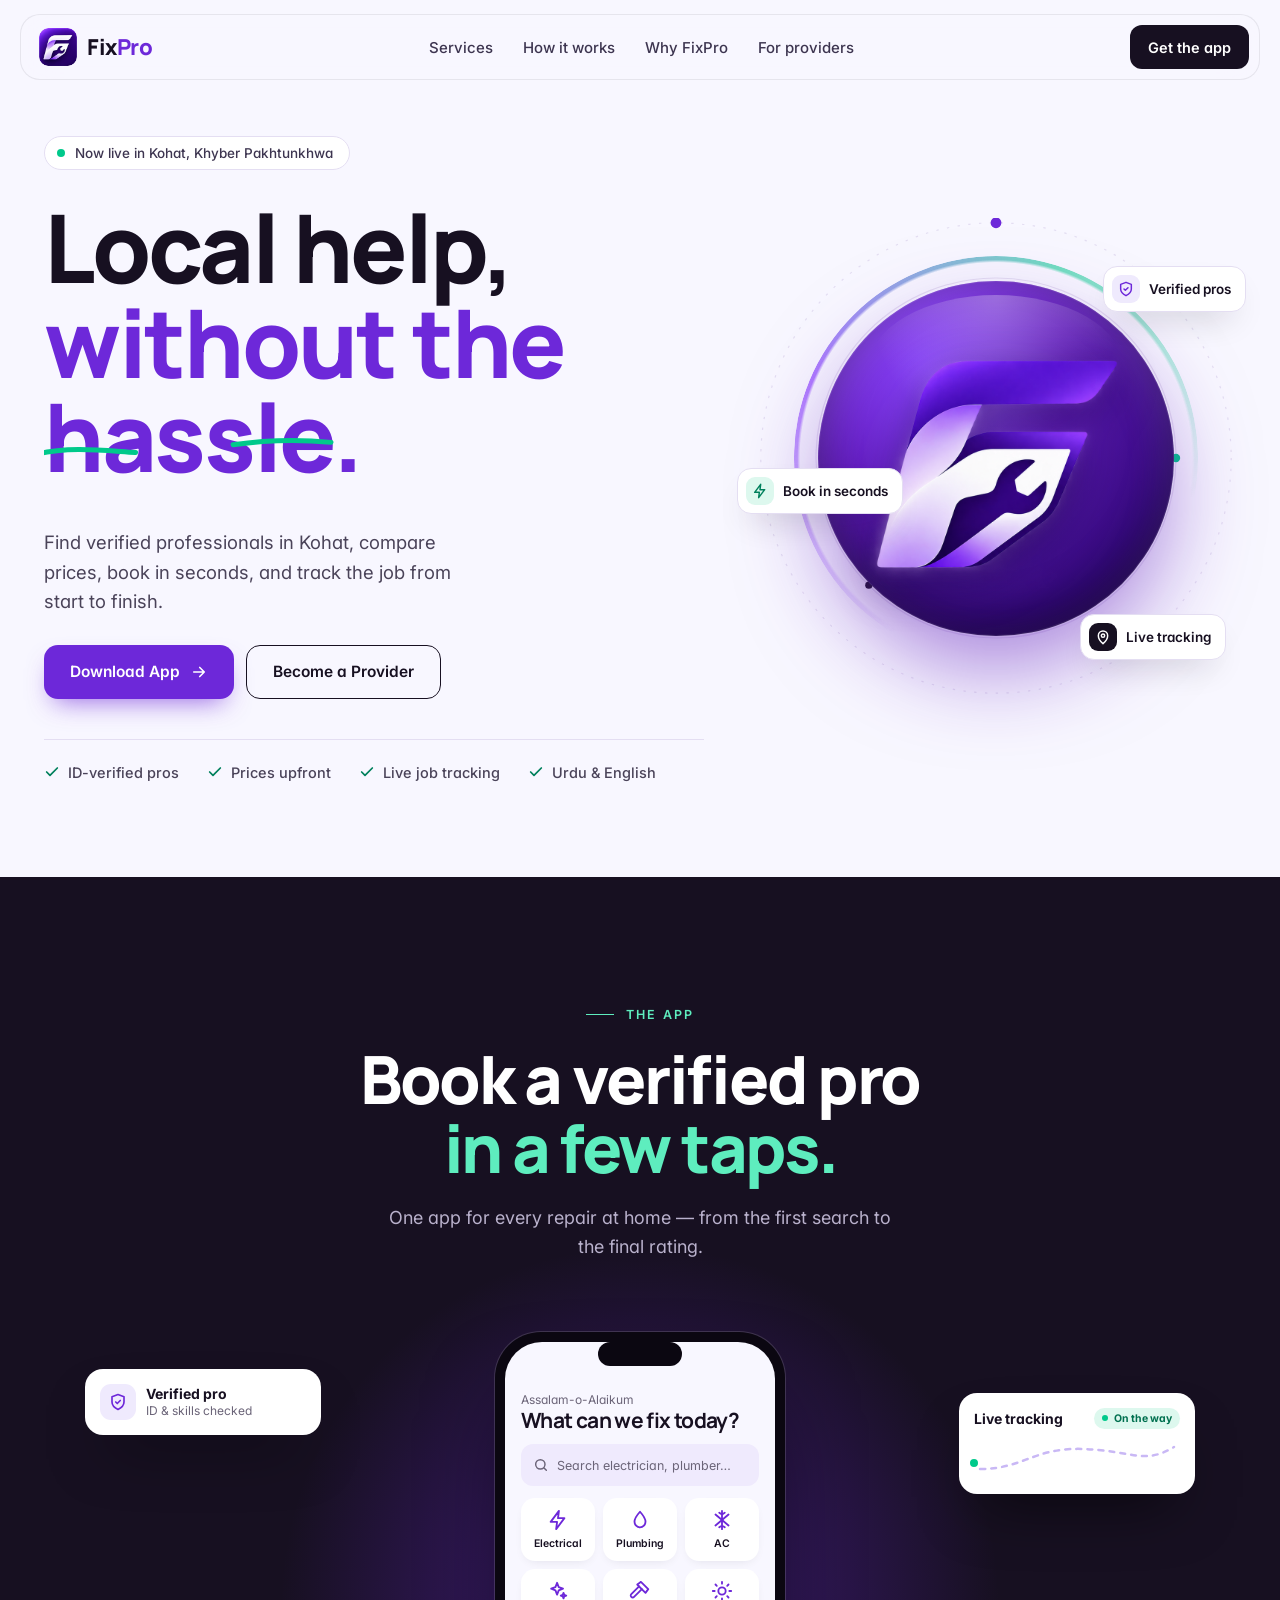
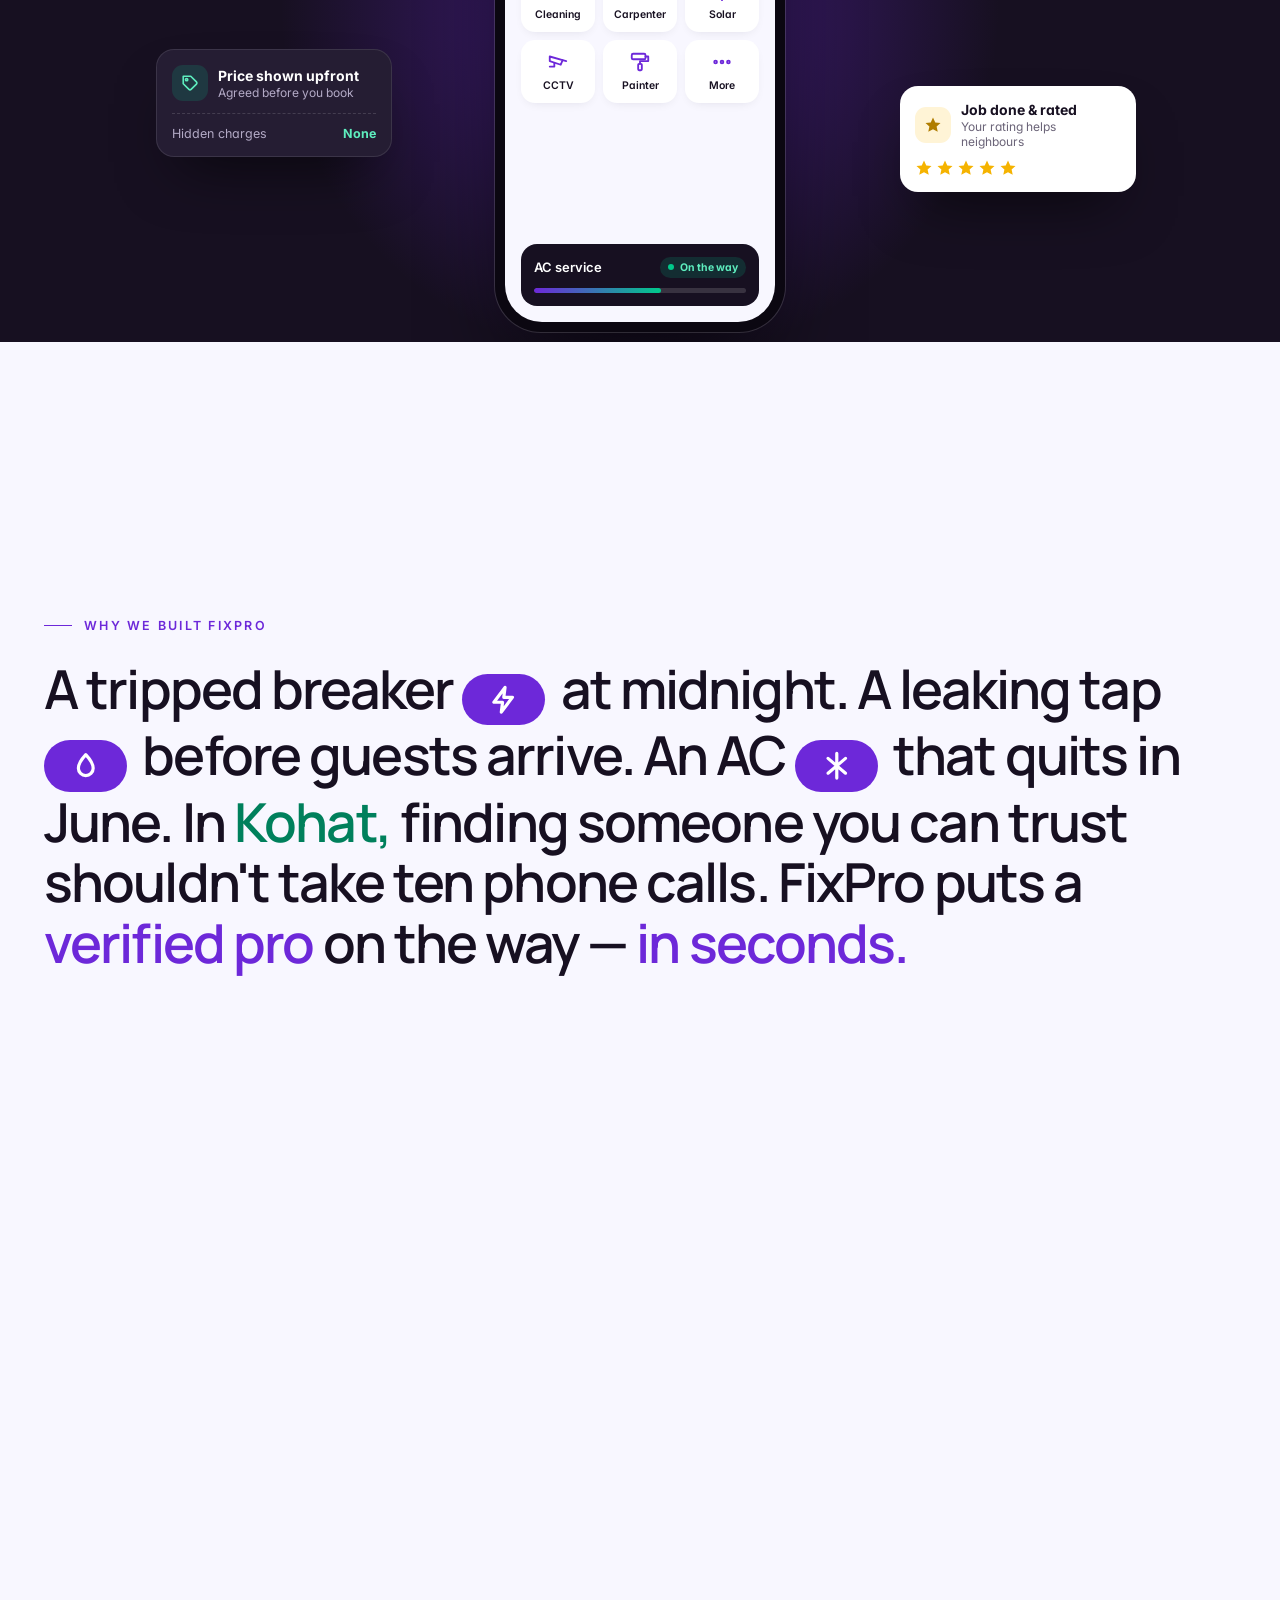
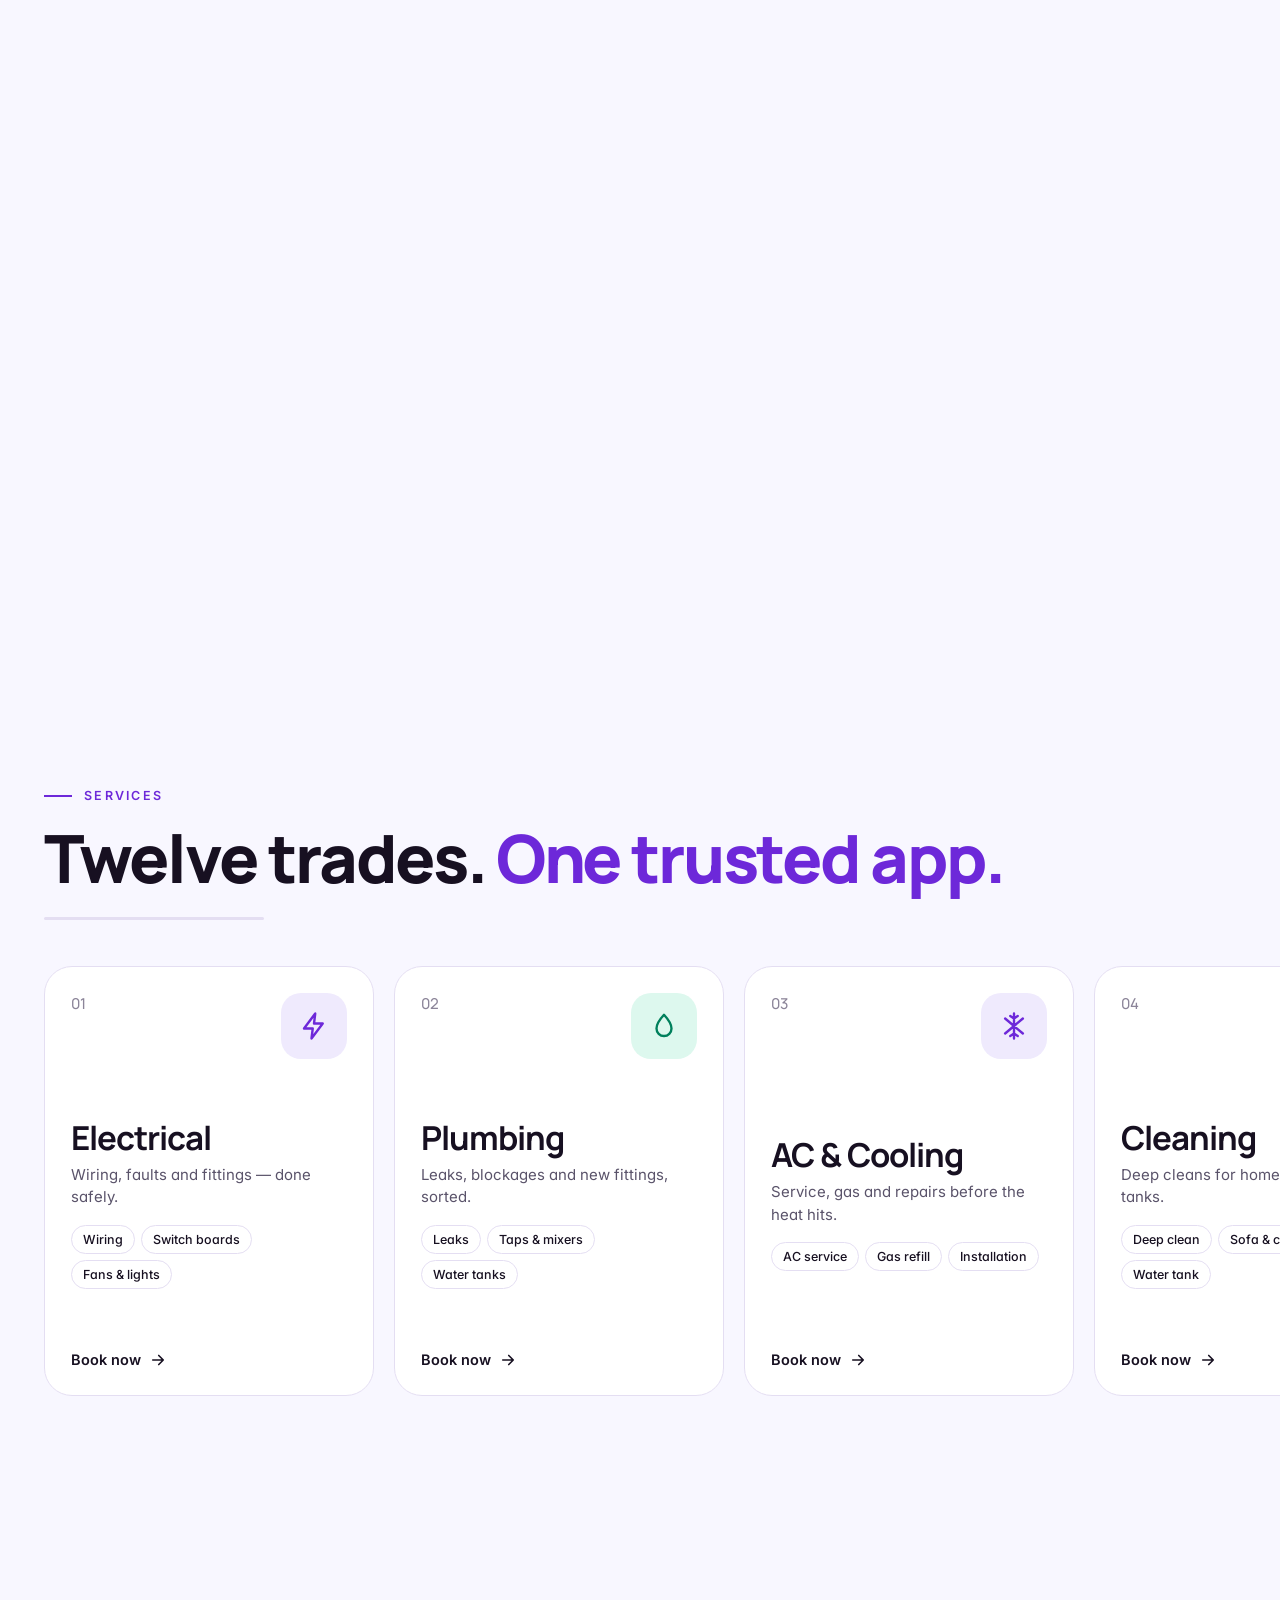
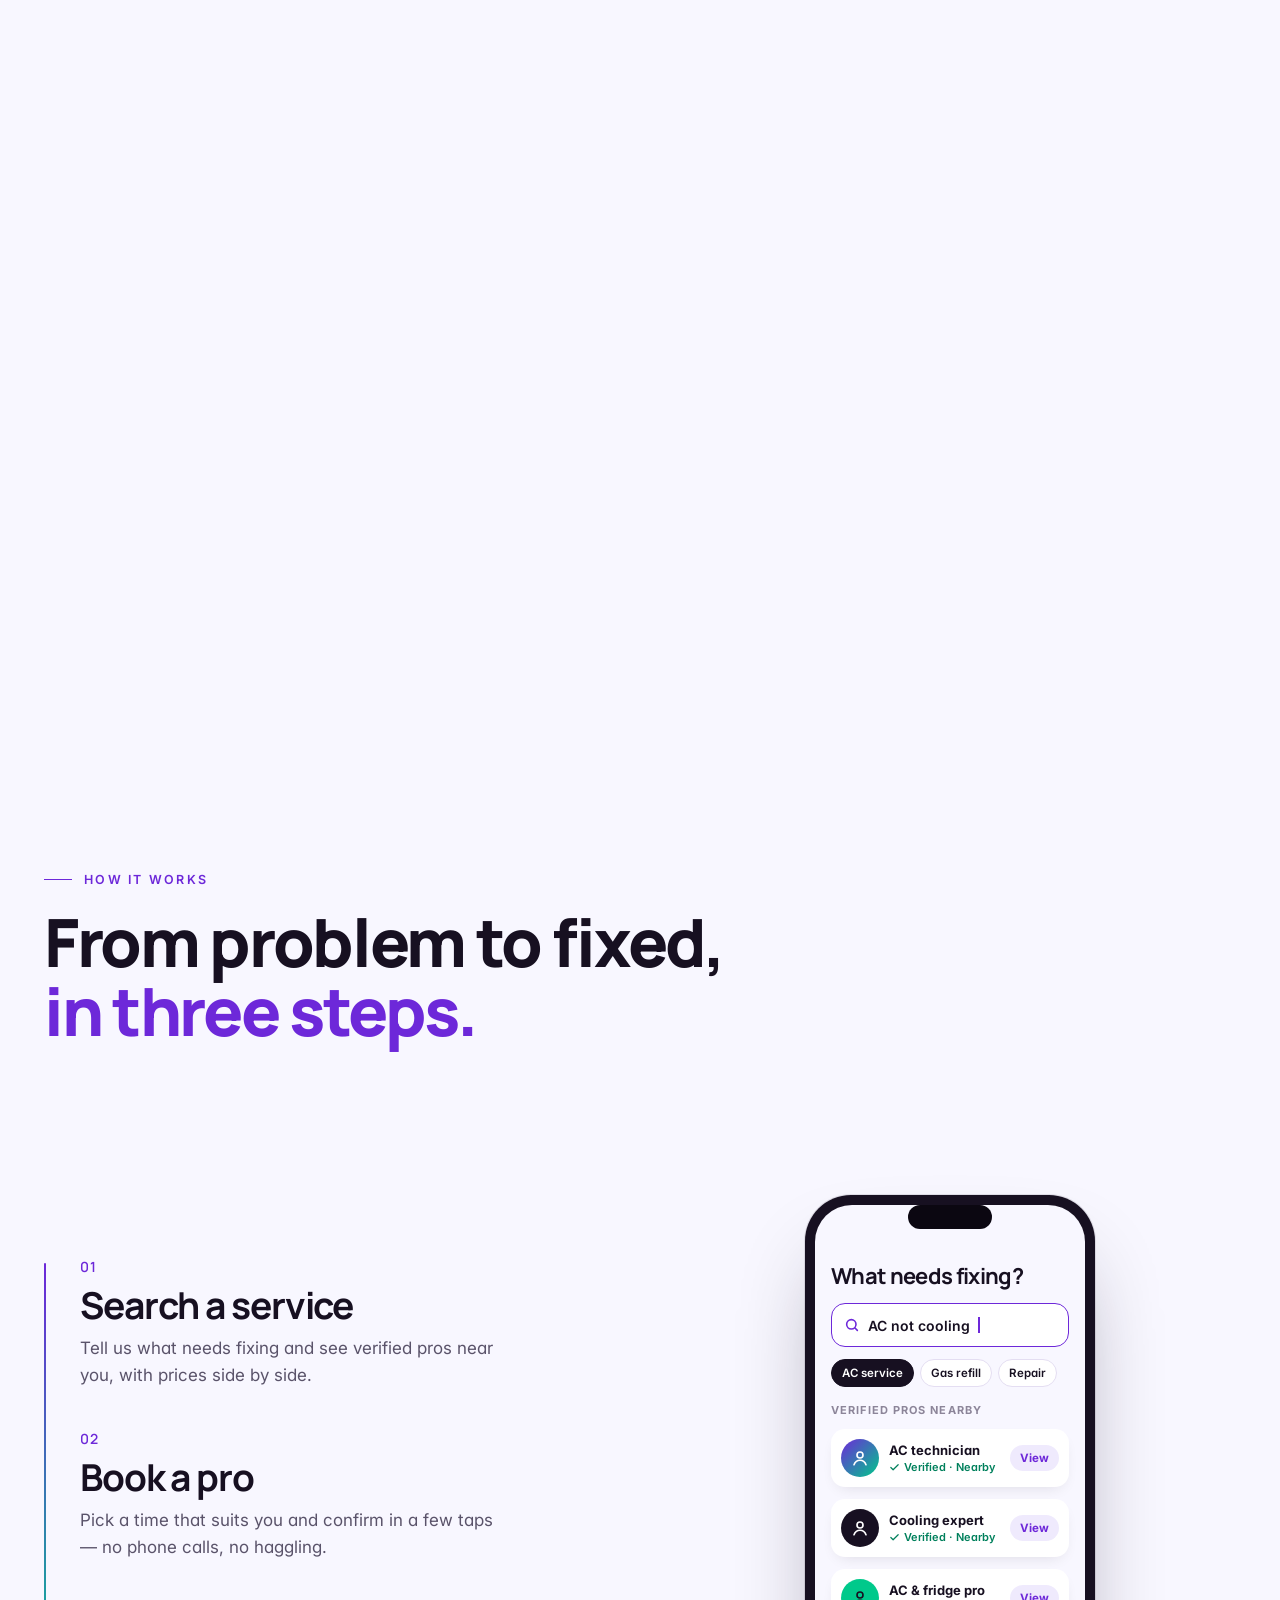
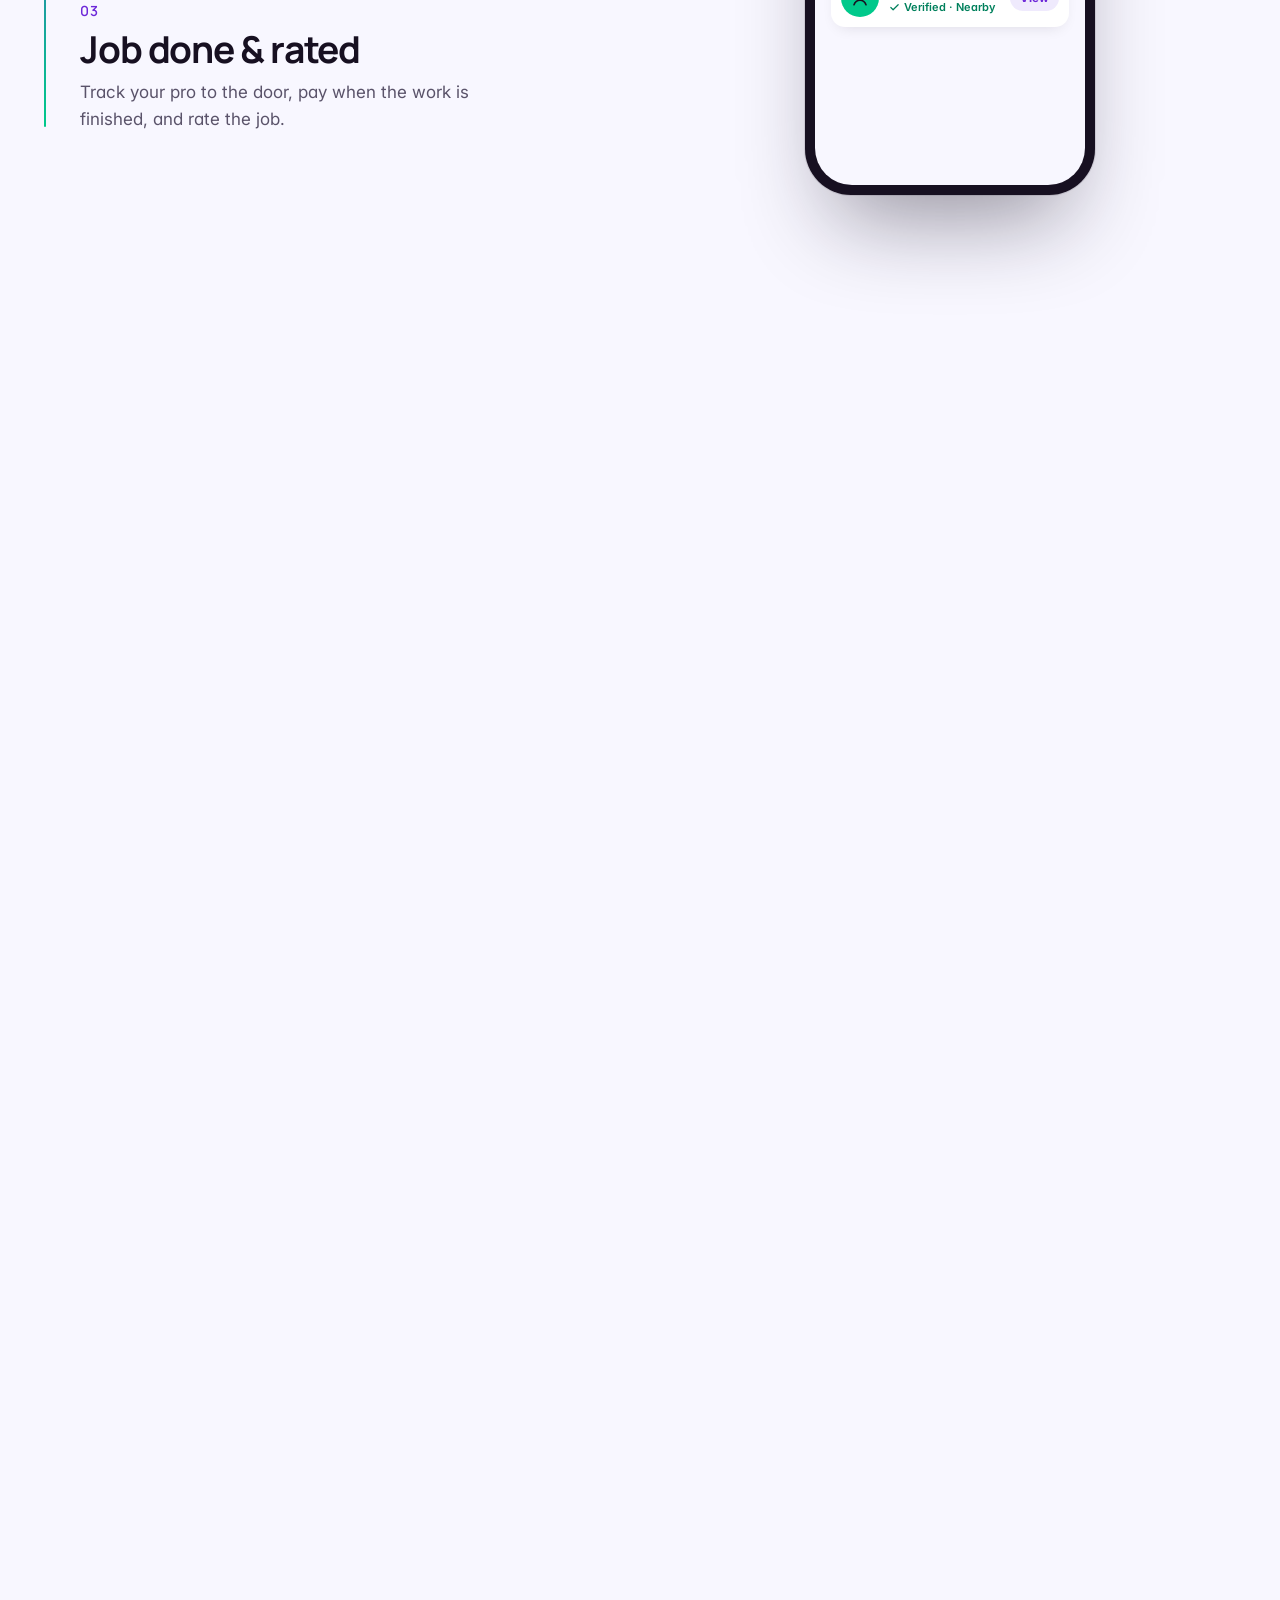
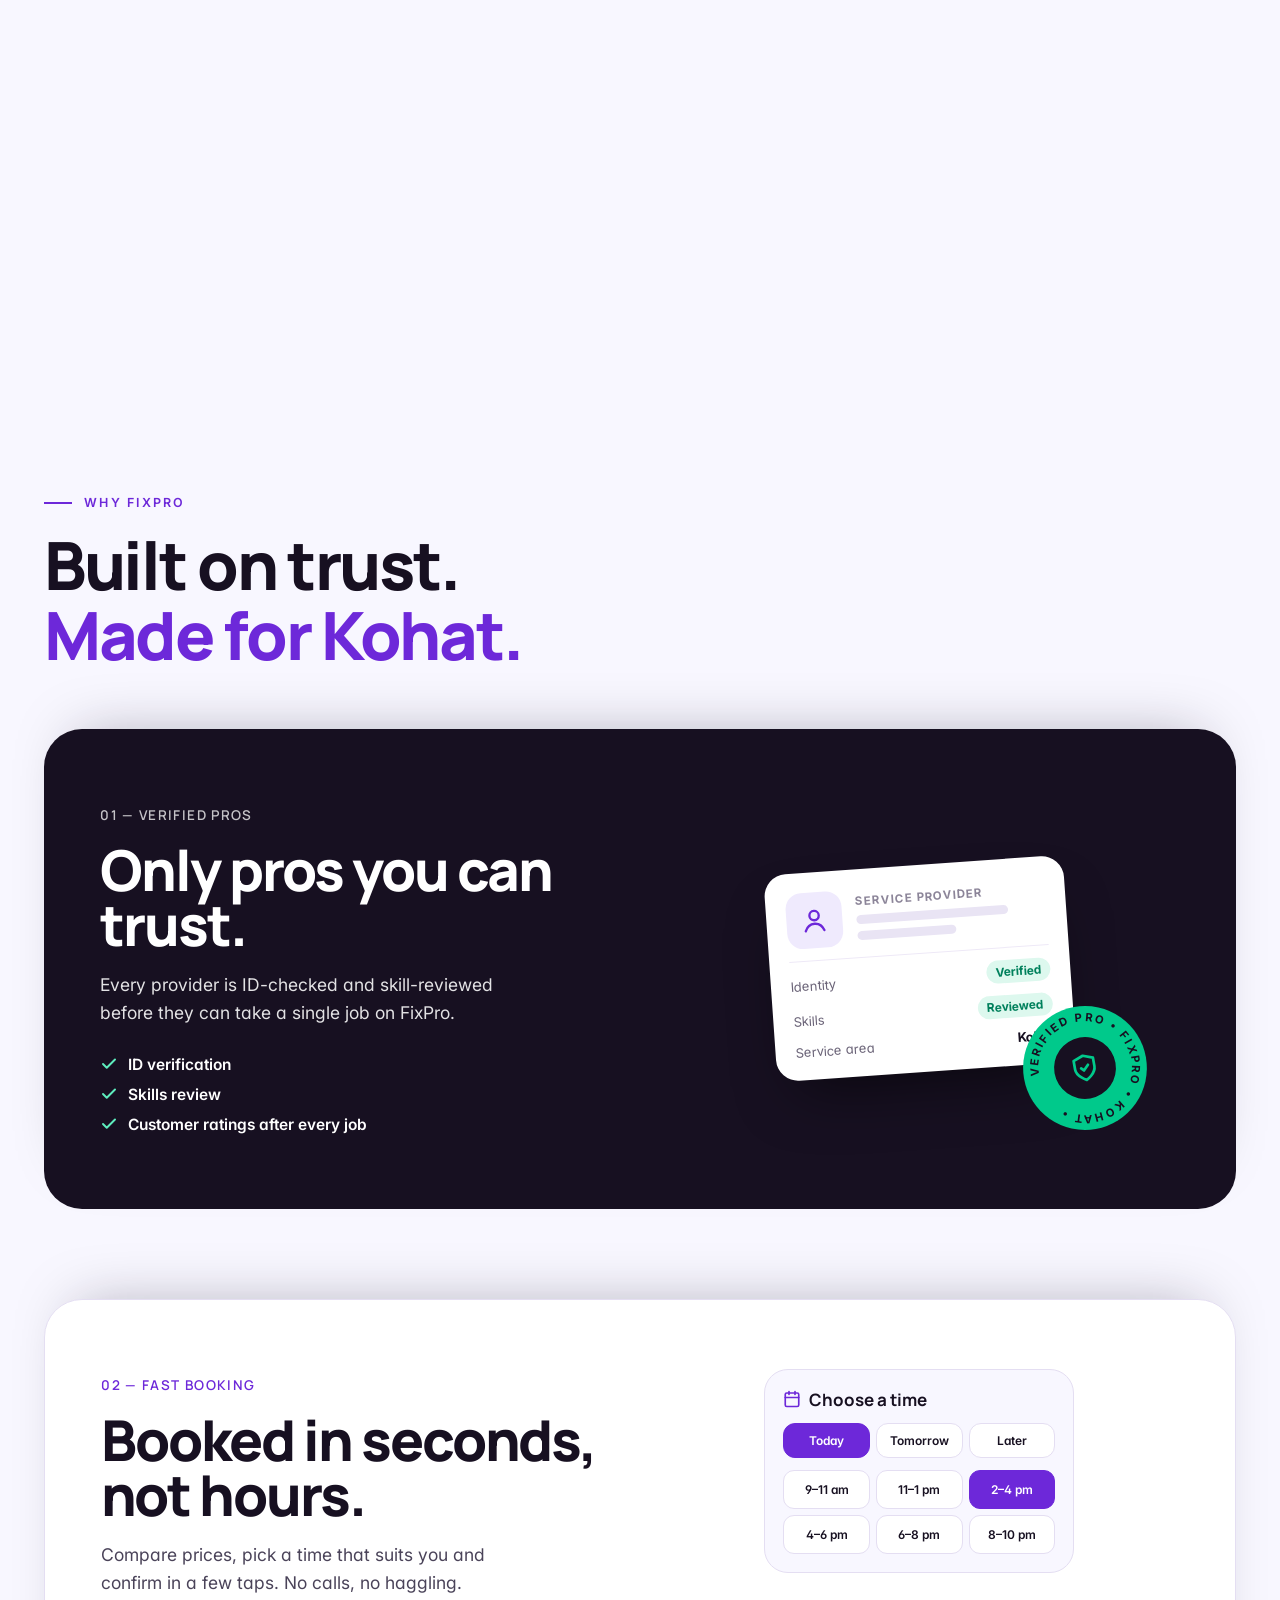
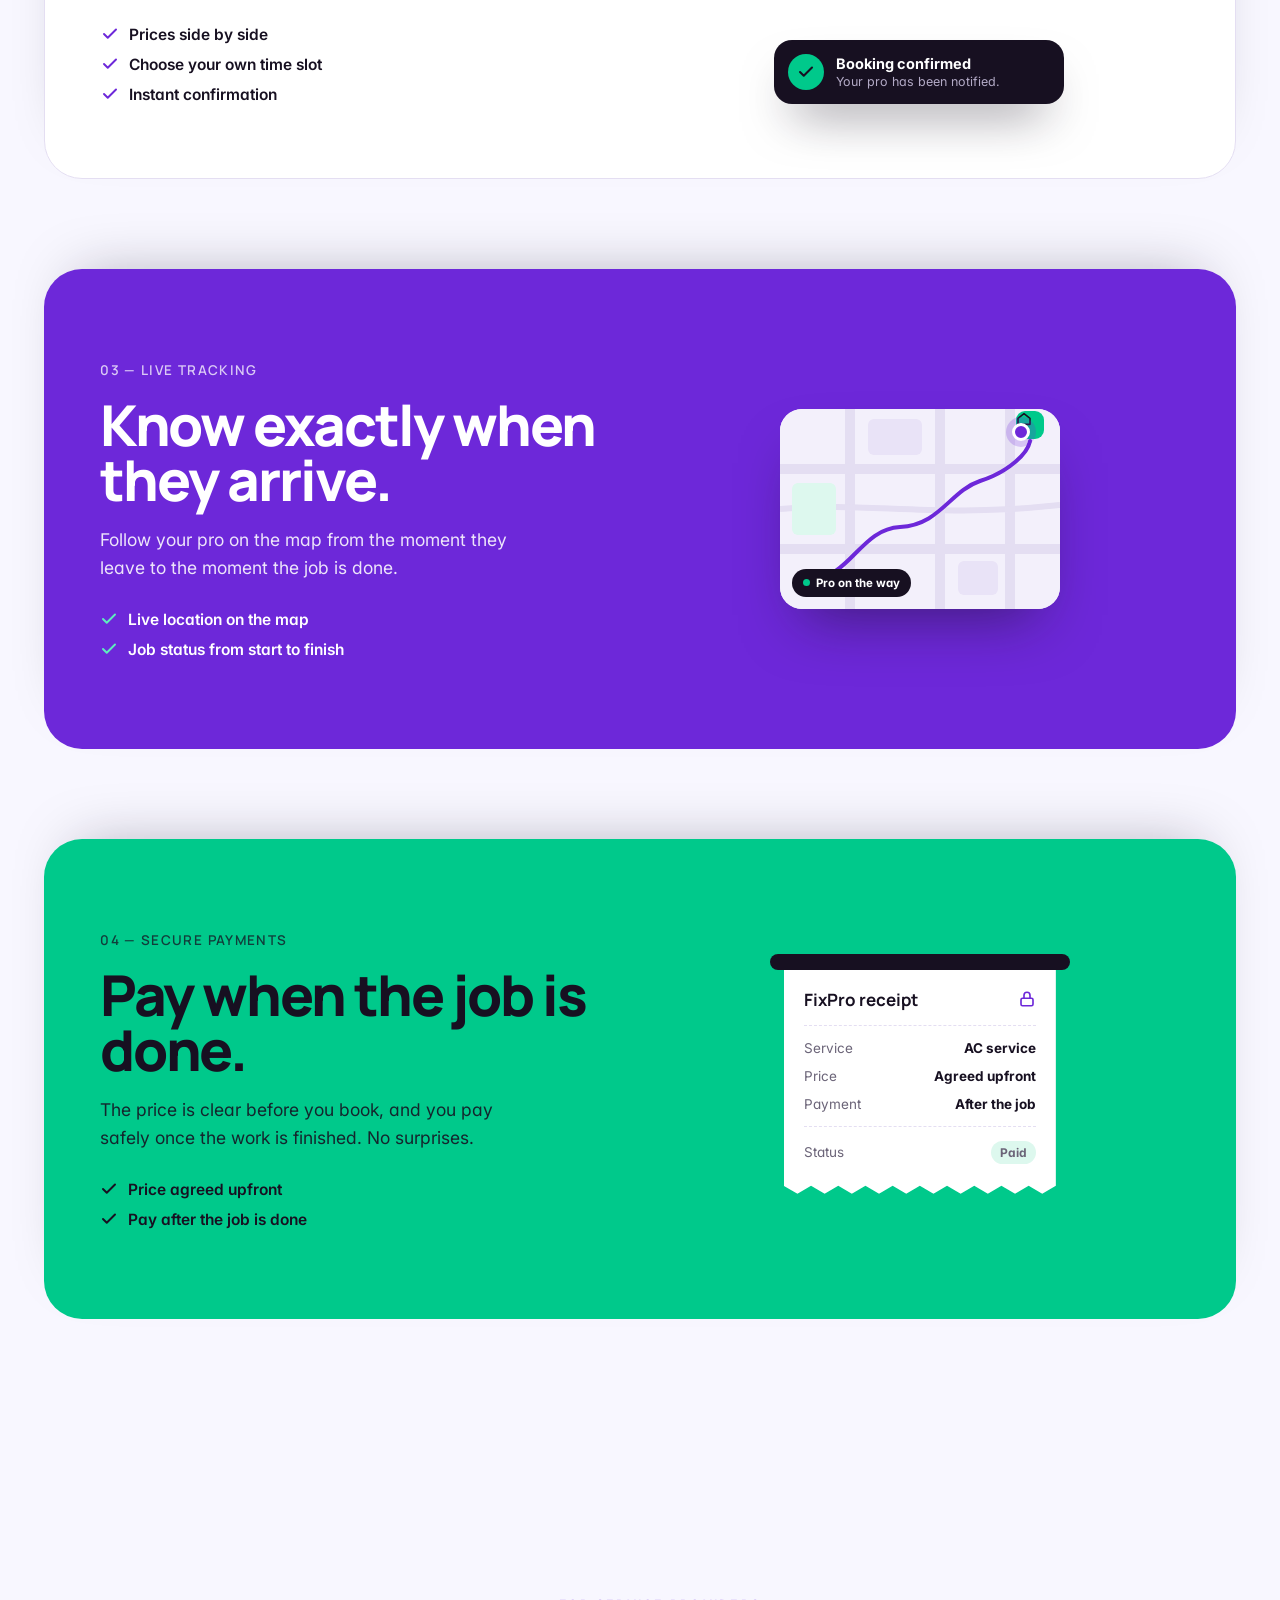
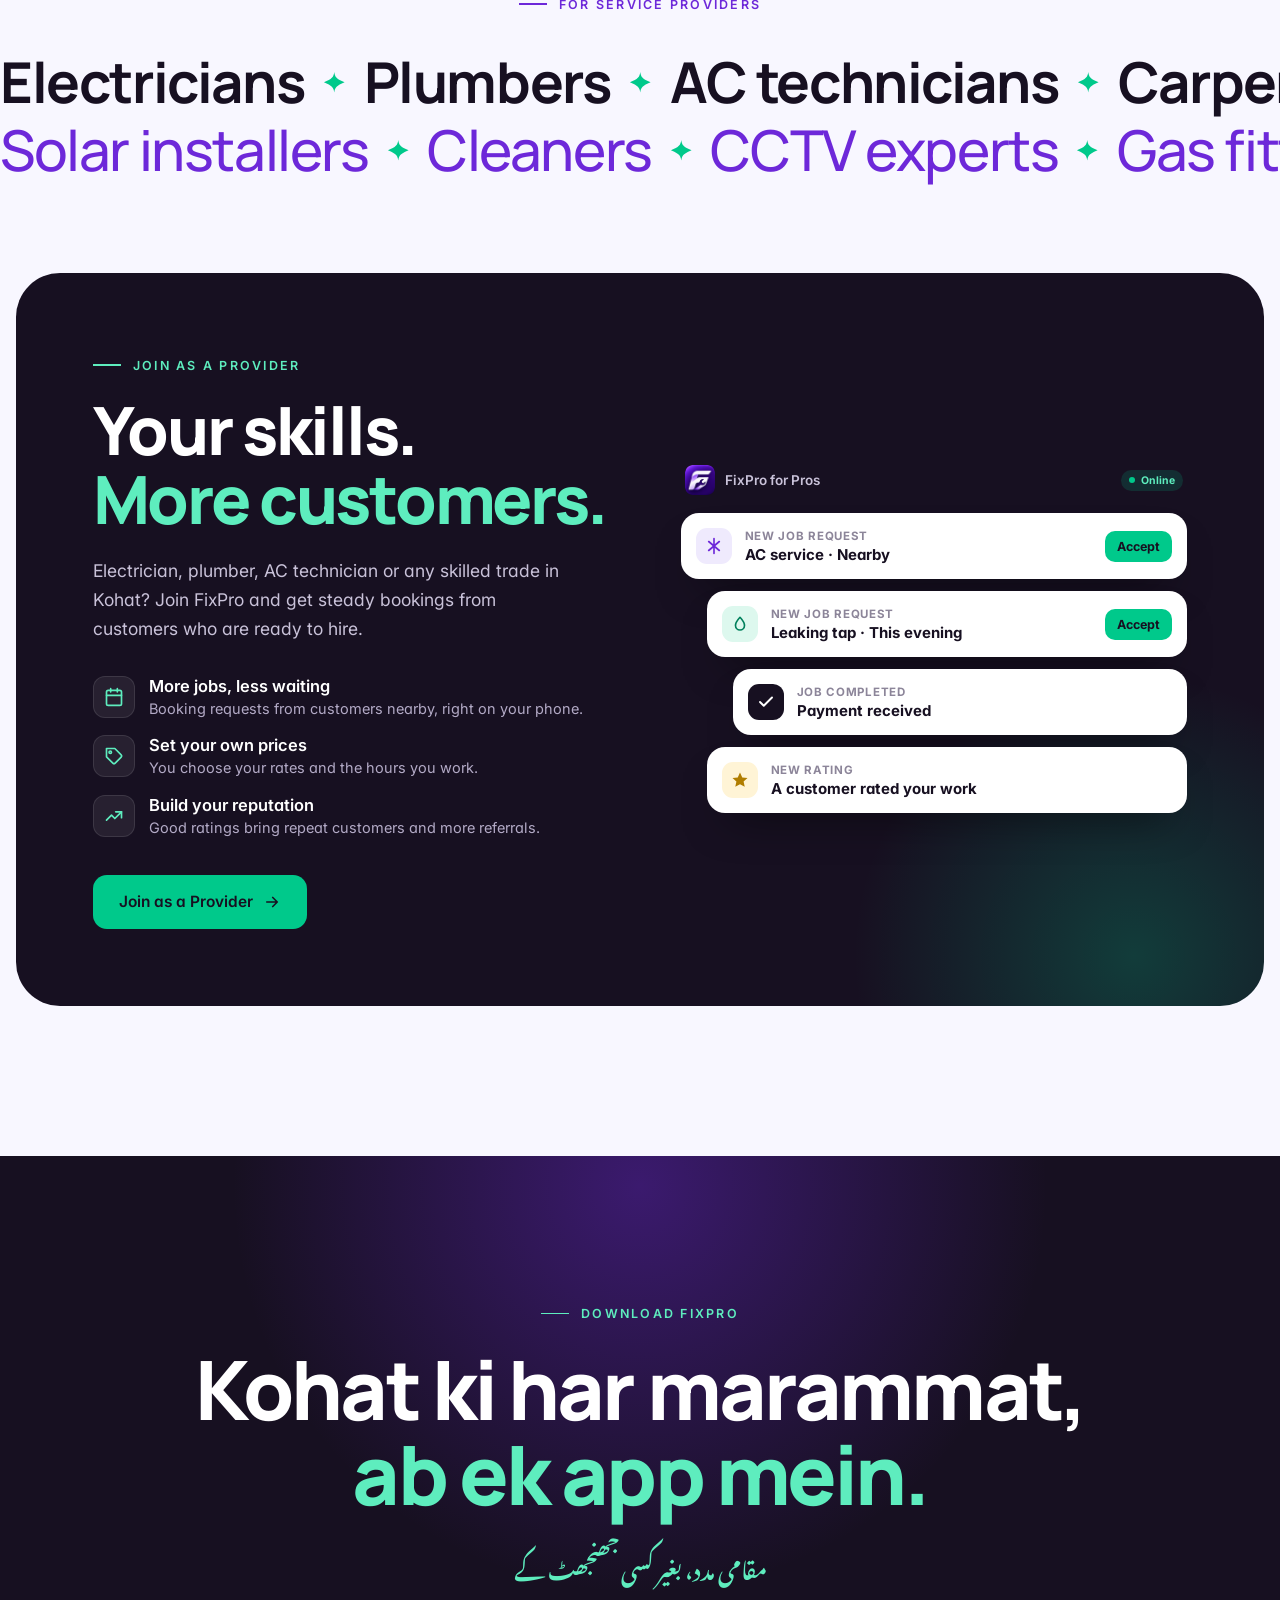
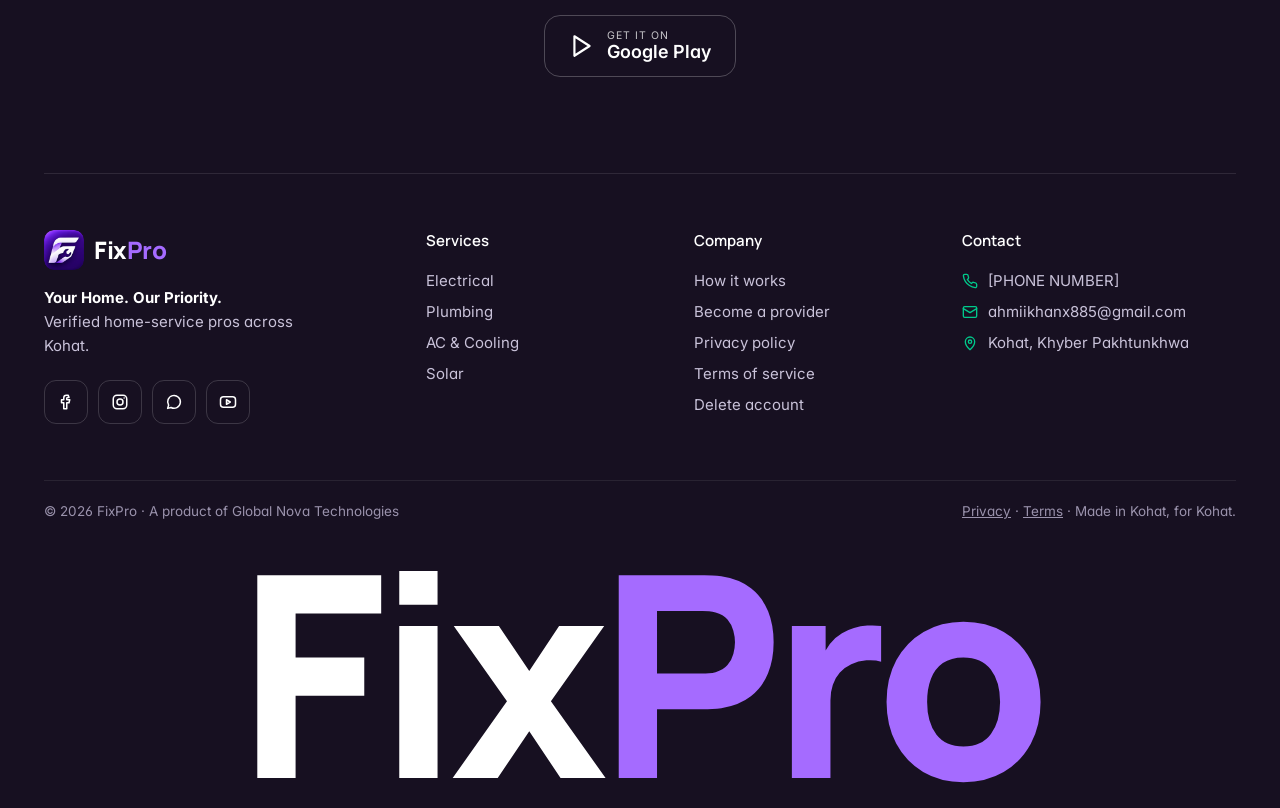
==== commit f8e0935a: "Add files via upload" ====
--- a/index.html
+++ b/index.html
@@ -1123,7 +1123,7 @@
 <div>
 <h4>Contact</h4>
 <div class="ct"><svg width="16" height="16" viewBox="0 0 24 24" fill="none" stroke="#00C98B" stroke-width="2" stroke-linecap="round" stroke-linejoin="round" aria-hidden="true"><path d="M22 16.9v3a2 2 0 0 1-2.2 2 19.8 19.8 0 0 1-8.6-3.1 19.5 19.5 0 0 1-6-6A19.8 19.8 0 0 1 2.1 4.2 2 2 0 0 1 4.1 2h3a2 2 0 0 1 2 1.7c.1.9.4 1.8.7 2.7a2 2 0 0 1-.5 2.1L8 9.8a16 16 0 0 0 6 6l1.3-1.3a2 2 0 0 1 2.1-.4c.9.3 1.8.6 2.7.7a2 2 0 0 1 1.7 2z"></path></svg>[PHONE NUMBER]</div>
-<div class="ct"><svg width="16" height="16" viewBox="0 0 24 24" fill="none" stroke="#00C98B" stroke-width="2" stroke-linecap="round" stroke-linejoin="round" aria-hidden="true"><rect x="2" y="4" width="20" height="16" rx="2"></rect><path d="m22 7-10 6L2 7"></path></svg><a href="mailto:info@globalnovatech.limited" style="display: inline; padding: 0">info@globalnovatech.limited</a></div>
+<div class="ct"><svg width="16" height="16" viewBox="0 0 24 24" fill="none" stroke="#00C98B" stroke-width="2" stroke-linecap="round" stroke-linejoin="round" aria-hidden="true"><rect x="2" y="4" width="20" height="16" rx="2"></rect><path d="m22 7-10 6L2 7"></path></svg><a href="mailto:ahmiikhanx885@gmail.com" style="display: inline; padding: 0">ahmiikhanx885@gmail.com</a></div>
 <div class="ct"><svg width="16" height="16" viewBox="0 0 24 24" fill="none" stroke="#00C98B" stroke-width="2" stroke-linecap="round" stroke-linejoin="round" aria-hidden="true"><path d="M12 22s7-6.2 7-12a7 7 0 0 0-14 0c0 5.8 7 12 7 12z"></path><circle cx="12" cy="10" r="2.5"></circle></svg>Kohat, Khyber Pakhtunkhwa</div>
 </div>
 </div>
